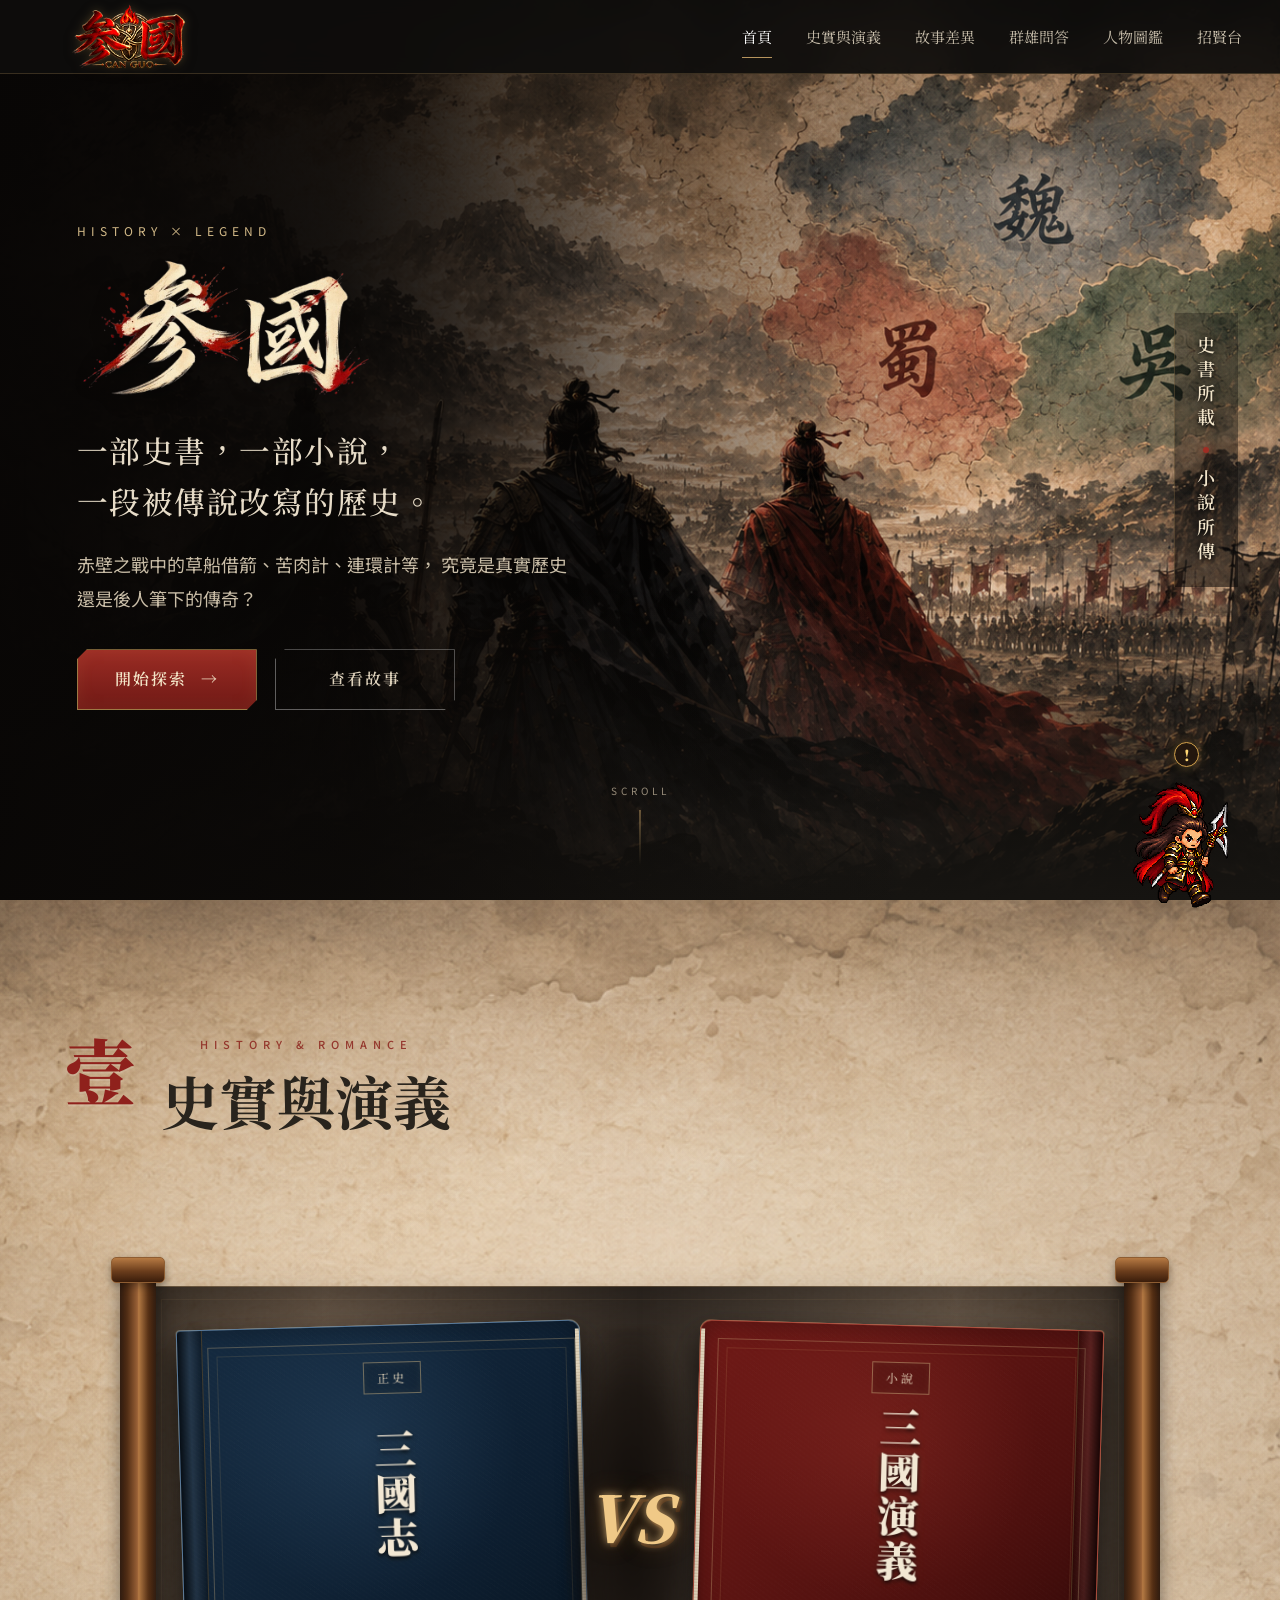
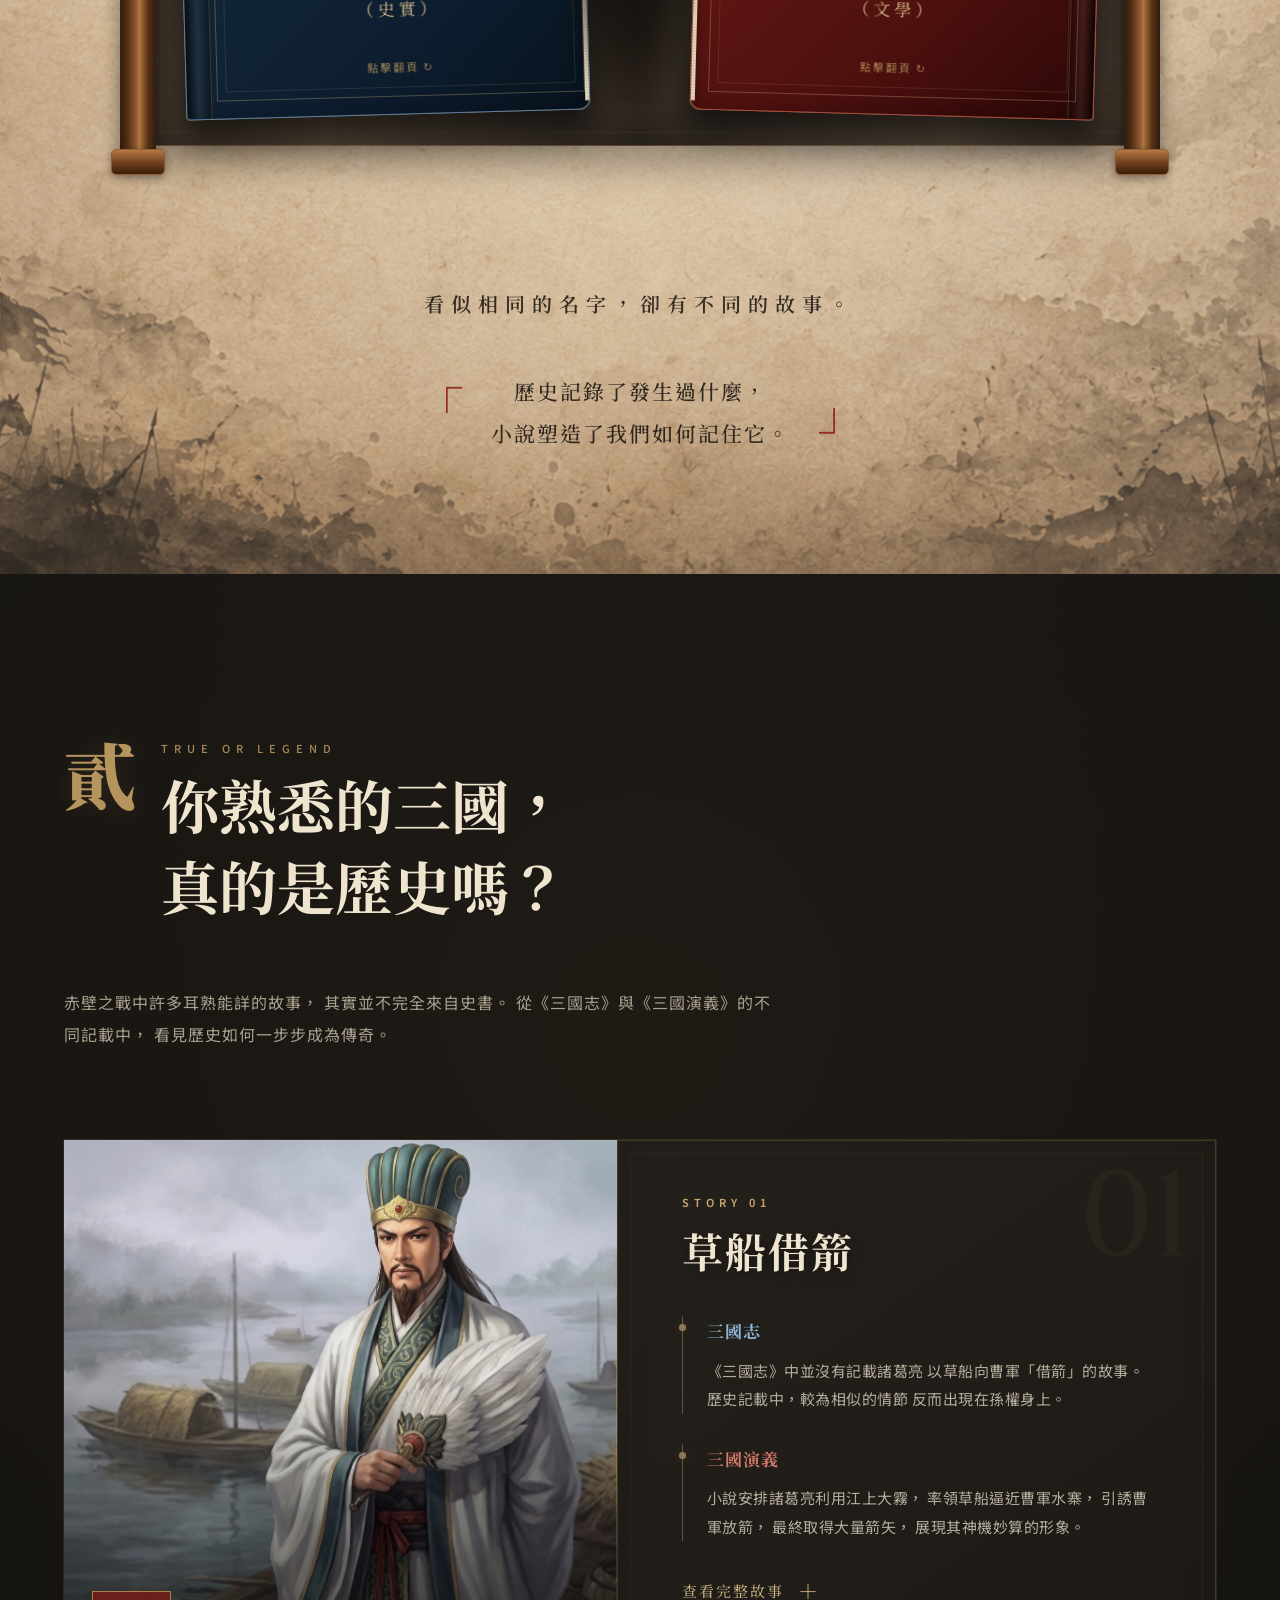
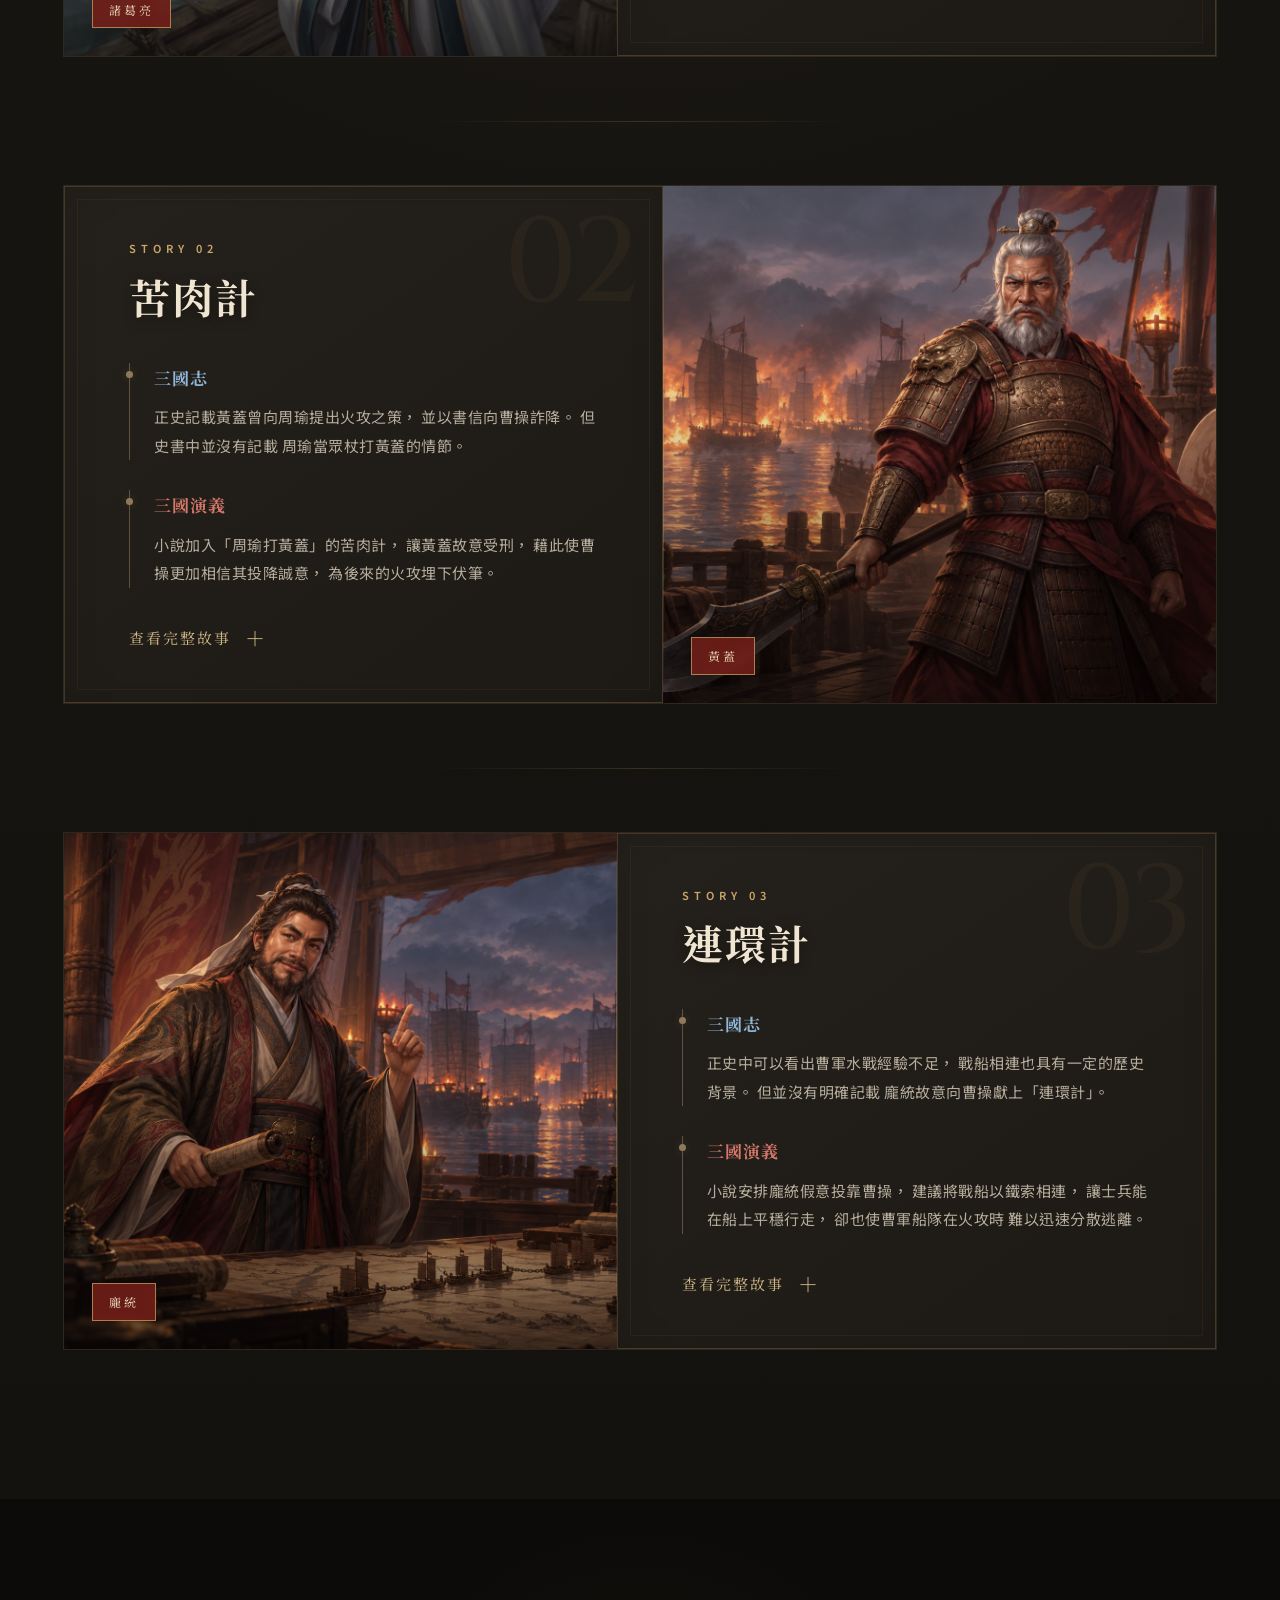
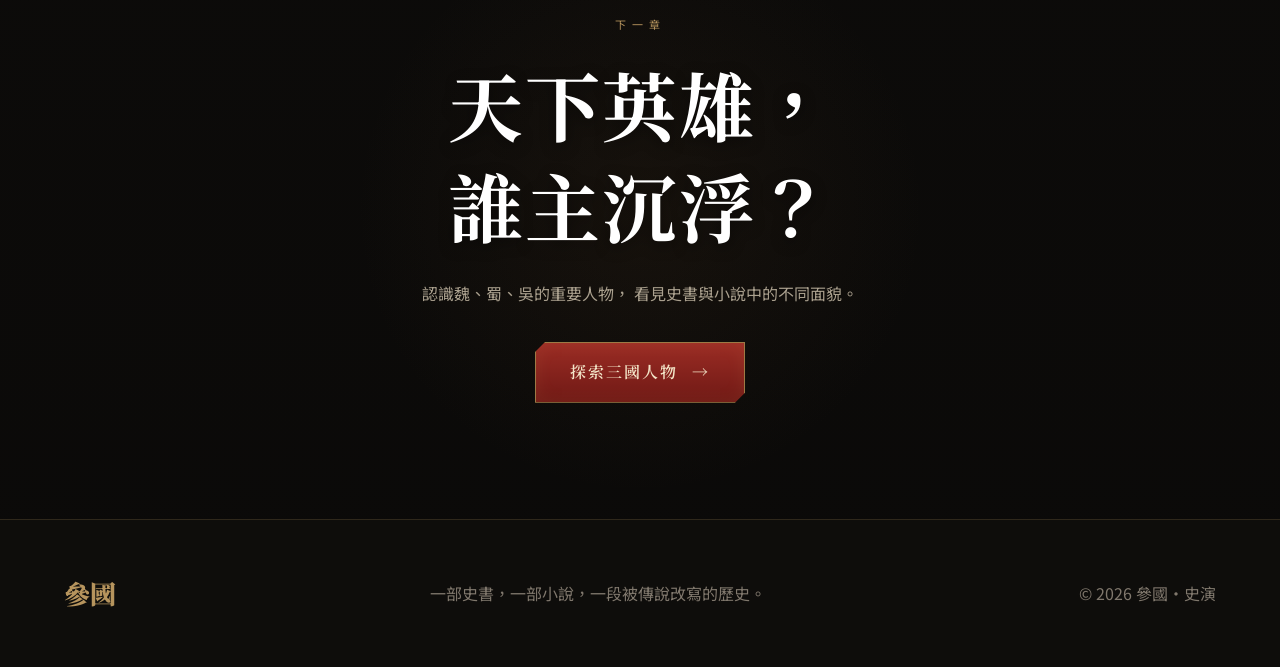
==== index.html @ cb04dfd8 "參國・史演" ====
<!DOCTYPE html>
<html lang="zh-Hant">

<head>
  <meta charset="UTF-8">
  <meta name="viewport" content="width=device-width, initial-scale=1.0">

  <title>參國・史演</title>

  <!-- Google Fonts -->
  <link rel="preconnect" href="https://fonts.googleapis.com">
  <link rel="preconnect" href="https://fonts.gstatic.com" crossorigin>
  <link href="https://fonts.googleapis.com/css2?family=Cinzel:wght@500;600&family=Ma+Shan+Zheng&family=Noto+Sans+TC:wght@400;500;600;700&family=Noto+Serif+TC:wght@500;600;700;900&display=swap" rel="stylesheet">
<!-- 網頁 Favicon 圖標 (JPG 檔) -->
  <link rel="icon" type="image/png" sizes="100x100" href="images/logo1.png">
  <link rel="stylesheet" href="css/HomePage.css">
  <link rel="stylesheet" href="css/HistorySection.css">
  <link rel="stylesheet" href="css/story.css">
  <link rel="stylesheet" href="css/QuizEntry.css">
</head>


<body class="home-page">

  <!-- =========================
       Navigation
  ========================== -->

  <header class="navbar">

    <div class="nav-container">

      <a href="HomePage.html" class="logo">
        <img src="images/1212.png" alt="參國・史演 Logo" class="logo-img">
      </a>

      <nav class="nav-menu" id="primaryNav">

        <a href="#home" class="active">
          首頁
        </a>

        <a href="#history">
          史實與演義
        </a>

        <a href="#stories">
          故事差異
        </a>

        <a href="QuizEntry.html">
          群雄問答
        </a>

        <a href="Card.html">
          人物圖鑑
        </a>

        <a href="Pickcard.html">
          招賢台
        </a>

      </nav>

      <button
        class="mobile-menu-btn"
        type="button"
        aria-label="開啟選單"
        aria-expanded="false"
        aria-controls="primaryNav"
      >
        ☰
      </button>

    </div>

  </header>



  <main>

    <!-- =========================
         Hero
    ========================== -->

    <section
      class="hero"
      id="home"
    >

      <div class="hero-overlay"></div>


      <div class="hero-content">

        <p class="hero-label">
          HISTORY × LEGEND
        </p>

<div class="hero-title-image">
  <img src="images/hero-title.png" alt="參國">
</div>

        <h2>
          一部史書，一部小說，<br>
          一段被傳說改寫的歷史。
        </h2>
                                                      
        <p class="hero-description">
          赤壁之戰中的草船借箭、苦肉計、連環計等，
          究竟是真實歷史<br>還是後人筆下的傳奇？
        </p>

        <div class="hero-buttons">

          <a
            href="#history"
            class="btn btn-primary"
          >
            開始探索
            <span>→</span>
          </a>

          <a
            href="#stories"
            class="btn btn-secondary"
          >
            查看故事
          </a>

        </div>

      </div>


<div class="hero-side-text">

    <span class="side-item">
        史書所載
    </span>

    <span class="dot"></span>

    <span class="side-item">
        小說所傳
    </span>

</div>


      <div class="scroll-hint">
        <span>SCROLL</span>
        <div class="scroll-line"></div>
      </div>

    </section>



    <!-- =========================
         Introduction (3D 翻頁卷軸)
    ========================== -->

    <section class="history-section" id="history">

  <div class="section-container">

    <!-- =========================
         區塊標題
    ========================== -->
    <div class="section-heading">

      <p class="section-number">
        壹
      </p>

      <div>

        <p class="section-label">
          HISTORY & ROMANCE
        </p>

        <h2>
          史實與演義
        </h2>

      </div>

    </div>


    <!-- =========================
         背景舞台
         背景圖放在 history-stage
    ========================== -->
    <div class="history-stage">


      <!-- =========================
           卷軸主體
      ========================== -->
      <div class="scroll-wrapper">


        <!-- 左側木卷軸 -->
        <div class="scroll-handle handle-left"></div>


        <!-- =========================
             中間內容
        ========================== -->
        <div class="history-intro">


          <!-- =========================
               左側：三國志
          ========================== -->
          <div
            class="history-book history-record"
            onclick="flipBook(this)"
          >

            <div class="book-card-inner">


              <!-- 正面 -->
              <div class="book-front">

                <div class="book-inner">

                  <span class="book-tag">
                    正史
                  </span>

                  <h3 class="vertical-title">
                    三國志
                  </h3>

                  <p class="vertical-subtitle">
                    （史實）
                  </p>

                  <p class="flip-hint">
                    點擊翻頁 ↻
                  </p>

                </div>

              </div>


              <!-- 背面 -->
              <div class="book-back">

                <div class="book-inner">

                  <p class="book-author">
                    西晉・陳壽
                  </p>

                  <p class="book-desc">
                    《三國志》是記載魏、蜀、吳三國歷史的重要史書，
                    主要以人物傳記的方式記錄當時的政治、軍事與歷史事件。
                  </p>

                  <p class="flip-hint">
                    點擊返回 ↺
                  </p>

                </div>

              </div>


            </div>

          </div>


          <!-- =========================
               中間：VS
          ========================== -->
          <div class="history-vs">

            <div class="vs-slash">
              VS
            </div>

          </div>


          <!-- =========================
               右側：三國演義
          ========================== -->
          <div
            class="history-book history-romance"
            onclick="flipBook(this)"
          >

            <div class="book-card-inner">


              <!-- 正面 -->
              <div class="book-front">

                <div class="book-inner">

                  <span class="book-tag">
                    小說
                  </span>

                  <h3 class="vertical-title">
                    三國演義
                  </h3>

                  <p class="vertical-subtitle">
                    （文學）
                  </p>

                  <p class="flip-hint">
                    點擊翻頁 ↻
                  </p>

                </div>

              </div>


              <!-- 背面 -->
              <div class="book-back">

                <div class="book-inner">

                  <p class="book-author">
                    明・羅貫中
                  </p>

                  <p class="book-desc">
                    《三國演義》以三國歷史為基礎，
                    加入大量人物塑造、虛構情節與戲劇化描寫，
                    成為後世最熟悉的三國故事來源。
                  </p>

                  <p class="flip-hint">
                    點擊返回 ↺
                  </p>

                </div>

              </div>


            </div>

          </div>


        </div>
        <!-- history-intro 結束 -->


        <!-- 右側木卷軸 -->
        <div class="scroll-handle handle-right"></div>


      </div>
      <!-- scroll-wrapper 結束 -->


    </div>
    <!-- history-stage 結束 -->


    <!-- =========================
         底部標語
    ========================== -->
    <div class="history-bottom-text">

      看似相同的名字，卻有不同的故事。

    </div>


    <!-- =========================
         引言
    ========================== -->
    <div class="history-quote">

      <span class="quote-mark">
        「
      </span>

      <p>
        歷史記錄了發生過什麼，<br>
        小說塑造了我們如何記住它。
      </p>

      <span class="quote-mark">
        」
      </span>

    </div>


  </div>

</section>


    <!-- =========================
         Stories
    ========================== -->

<section
  class="stories-section"
  id="stories"
>

  <div class="section-container">


    <!-- =========================
         區塊標題
    ========================== -->

    <div class="section-heading">

      <p class="section-number">
        貳
      </p>

      <div>

        <p class="section-label">
          TRUE OR LEGEND
        </p>

        <h2>
          你熟悉的三國，
          <br>
          真的是歷史嗎？
        </h2>

      </div>

    </div>


    <!-- 區塊介紹 -->

    <p class="stories-description">
      赤壁之戰中許多耳熟能詳的故事，
      其實並不完全來自史書。
      從《三國志》與《三國演義》的不同記載中，
      看見歷史如何一步步成為傳奇。
    </p>


    <!-- =========================
         STORY LIST
    ========================== -->

    <div class="story-list">


      <!-- =====================================
           STORY 01
           草船借箭
      ====================================== -->

      <article class="story-card">

        <div class="story-image story-image-1">

          <span class="story-badge">
            諸葛亮
          </span>

        </div>


        <div class="story-content" data-number="01">

          <p class="story-question">
            STORY 01
          </p>

          <h3>
            草船借箭
          </h3>


          <div class="story-compare">

            <div>

              <span class="compare-title history">
                三國志
              </span>

              <p>
                《三國志》中並沒有記載諸葛亮
                以草船向曹軍「借箭」的故事。
                歷史記載中，較為相似的情節
                反而出現在孫權身上。
              </p>

            </div>


            <div>

              <span class="compare-title romance">
                三國演義
              </span>

              <p>
                小說安排諸葛亮利用江上大霧，
                率領草船逼近曹軍水寨，
                引誘曹軍放箭，
                最終取得大量箭矢，
                展現其神機妙算的形象。
              </p>

            </div>

          </div>


          <!-- 展開按鈕 -->
          <button
            class="story-toggle"
            type="button"
            onclick="toggleStory(this)"
          >
            <span class="toggle-text">
              查看完整故事
            </span>

            <span class="toggle-icon">
              ＋
            </span>
          </button>


          <!-- 完整故事 -->
          <div class="story-extra">

            <div class="story-extra-inner">

              <h4>
                草船借箭的完整故事
              </h4>

              <p>
                在《三國演義》中，周瑜為了試探諸葛亮，
                要求他在短時間內準備大量箭矢。
                諸葛亮卻表示只需三日便能完成。
              </p>

              <p>
                他利用江上濃霧，命人在船上布置草人，
                並率船靠近曹軍水寨。
                曹軍因霧氣太濃，不敢貿然出戰，
                於是命弓弩手向江面大量放箭。
              </p>

              <p>
                箭矢紛紛射在船上的草人之上，
                諸葛亮因此取得大量箭矢，
                完成周瑜交付的任務。
              </p>

              <p>
                然而《三國志》中並沒有記載諸葛亮
                曾經以這種方式取得箭矢。
                這段情節主要是小說為了強化
                諸葛亮神機妙算的形象而塑造。
              </p>

            </div>

          </div>

        </div>

      </article>



      <!-- =====================================
           STORY 02
           苦肉計
      ====================================== -->

      <article class="story-card reverse">

        <div class="story-image story-image-2">

          <span class="story-badge">
            黃蓋
          </span>

        </div>


        <div class="story-content" data-number="02">

          <p class="story-question">
            STORY 02
          </p>

          <h3>
            苦肉計
          </h3>


          <div class="story-compare">

            <div>

              <span class="compare-title history">
                三國志
              </span>

              <p>
                正史記載黃蓋曾向周瑜提出火攻之策，
                並以書信向曹操詐降。
                但史書中並沒有記載
                周瑜當眾杖打黃蓋的情節。
              </p>

            </div>


            <div>

              <span class="compare-title romance">
                三國演義
              </span>

              <p>
                小說加入「周瑜打黃蓋」的苦肉計，
                讓黃蓋故意受刑，
                藉此使曹操更加相信其投降誠意，
                為後來的火攻埋下伏筆。
              </p>

            </div>

          </div>


          <!-- 展開按鈕 -->
          <button
            class="story-toggle"
            type="button"
            onclick="toggleStory(this)"
          >
            <span class="toggle-text">
              查看完整故事
            </span>

            <span class="toggle-icon">
              ＋
            </span>
          </button>


          <!-- 完整故事 -->
          <div class="story-extra">

            <div class="story-extra-inner">

              <h4>
                苦肉計的完整故事
              </h4>

              <p>
                赤壁之戰前，黃蓋向周瑜提出利用火攻
                對付曹操船隊的想法，
                並準備以假投降的方式接近曹軍。
              </p>

              <p>
                在《三國演義》中，
                周瑜與黃蓋共同設計苦肉計。
                黃蓋故意在眾人面前與周瑜發生衝突，
                隨後遭到杖刑。
              </p>

              <p>
                黃蓋再以受到周瑜迫害為理由向曹操投降，
                使曹操相信他的投降並非詐計。
                最後黃蓋率裝滿易燃物的船隻接近曹軍，
                成為赤壁火攻的重要一環。
              </p>

              <p>
                正史確實記載黃蓋提出火攻並向曹操詐降，
                但並沒有「周瑜打黃蓋」這段苦肉情節。
              </p>

            </div>

          </div>

        </div>

      </article>



      <!-- =====================================
           STORY 03
           連環計
      ====================================== -->

      <article class="story-card">

        <div class="story-image story-image-3">

          <span class="story-badge">
            龐統
          </span>

        </div>


        <div class="story-content" data-number="03">

          <p class="story-question">
            STORY 03
          </p>

          <h3>
            連環計
          </h3>


          <div class="story-compare">

            <div>

              <span class="compare-title history">
                三國志
              </span>

              <p>
                正史中可以看出曹軍水戰經驗不足，
                戰船相連也具有一定的歷史背景。
                但並沒有明確記載
                龐統故意向曹操獻上「連環計」。
              </p>

            </div>


            <div>

              <span class="compare-title romance">
                三國演義
              </span>

              <p>
                小說安排龐統假意投靠曹操，
                建議將戰船以鐵索相連，
                讓士兵能在船上平穩行走，
                卻也使曹軍船隊在火攻時
                難以迅速分散逃離。
              </p>

            </div>

          </div>


          <!-- 展開按鈕 -->
          <button
            class="story-toggle"
            type="button"
            onclick="toggleStory(this)"
          >
            <span class="toggle-text">
              查看完整故事
            </span>

            <span class="toggle-icon">
              ＋
            </span>
          </button>


          <!-- 完整故事 -->
          <div class="story-extra">

            <div class="story-extra-inner">

              <h4>
                連環計的完整故事
              </h4>

              <p>
                《三國演義》中，曹軍多為北方士兵，
                不習慣長時間在船上作戰，
                因此容易暈船。
              </p>

              <p>
                龐統來到曹營後，
                向曹操建議將大小戰船以鐵索相連，
                並在船上鋪設木板，
                讓士兵可以如履平地。
              </p>

              <p>
                曹操接受建議後，
                大量戰船被連接在一起。
                這雖然提高了船隊的穩定性，
                卻也使火勢一旦蔓延，
                各船難以迅速分離。
              </p>

              <p>
                小說因此把「連環船」
                描寫成赤壁火攻成功的重要伏筆，
                並將龐統塑造成整個計策中的關鍵人物。
                但正史沒有明確記載
                龐統曾向曹操獻上這項計策。
              </p>

            </div>

          </div>

        </div>

      </article>


    </div>

  </div>

</section>


<!-- =========================
     Next Section
========================== -->

<section class="next-section">

  <div>

    <p>
      下一章
    </p>

    <h2>
      天下英雄，
      <br>
      誰主沉浮？
    </h2>

    <p class="next-description">
      認識魏、蜀、吳的重要人物，
      看見史書與小說中的不同面貌。
    </p>

    <a href="Card.html" class="btn btn-primary">

      探索三國人物

      <span>
        →
      </span>

    </a>

  </div>

</section>




  </main>



  <!-- =========================
       Footer
  ========================== -->

  <footer>

    <div class="footer-container">

      <div class="footer-logo">
        參國
      </div>

      <p>
        一部史書，一部小說，一段被傳說改寫的歷史。
      </p>

      <span>
        © 2026 參國・史演
      </span>

    </div>

  </footer>
<!-- =========================
     全站 NPC 彩蛋
========================== -->

<div class="site-npc" id="siteNpc">

  <!-- 對話框 -->
  <div
    class="npc-dialogue"
    id="npcDialogue"
  >

    <div
      class="npc-dialogue-name"
      id="npcName"
    >
      曹操
    </div>

    <p id="npcDialogueText">
      「天下英雄，誰堪與孤一論？」
    </p>

    <span class="npc-dialogue-next">
      ▶
    </span>

  </div>


  <!-- NPC 本體 -->
  <button
    class="npc-character"
    id="npcCharacter"
    type="button"
    aria-label="與 NPC 互動"
  >

    <!-- 頭上的驚嘆號 -->
    <span
      class="npc-alert"
      id="npcAlert"
    >
      !
    </span>

    <!-- NPC Sprite -->
    <span
      class="npc-sprite"
      id="npcSprite"
    ></span>

  </button>

</div>


<!-- =====================================================
     貂蟬跑進來
===================================================== -->

<div
  class="dc-runner"
  id="dcRunner"
  aria-hidden="true"
>
  <span
    class="dc-sprite"
    id="dcSprite"
  ></span>
</div>


<!-- =====================================================
     呂布 × 貂蟬 親吻停止畫面
===================================================== -->

<div
  class="kiss-scene"
  id="kissScene"
  aria-hidden="true"
>
  <span
    class="kiss-sprite"
    id="kissSprite"
  ></span>
</div>


<script src="js/main.js"></script>

<script>
  function flipBook(element) {
    element.classList.toggle('flipped');
  }
</script>

</body>
</html>
---- css/HomePage.css ----
/* ======================================
   Global
====================================== */

:root {
  /* 主色 */
  --black: #11100e;
  --black-soft: #1b1916;

  --paper: #e8dcc2;
  --paper-light: #f2e9d6;

  --red: #7b211b;
  --red-light: #a2352c;

  --gold: #b6945d;
  --gold-light: #d3ba88;

  --text-dark: #29241d;
  --text-light: #efe5cf;

  --gray: #918879;

  /* 尺寸 */
  --container: 1200px;
}


* {
  margin: 0;
  padding: 0;
  box-sizing: border-box;
}


html {
  scroll-behavior: smooth;
}


section {
  scroll-margin-top: 90px;
}


body {
  font-family:
    "Noto Sans TC",
    sans-serif;

  background:
    #161411;

  color:
    var(--text-dark);

  line-height: 1.8;
}


a {
  text-decoration: none;
}


button {
  font-family: inherit;
}


.section-container {
  width: min(
    90%,
    var(--container)
  );

  margin:
    0 auto;
}



/* ======================================
   Navbar
====================================== */

.navbar {
  width: 100%;
  height: 74px;

  position: fixed;

  top: 0;
  left: 0;

  z-index: 1000;

  background:
    rgba(15, 14, 12, 0.92);

  backdrop-filter:
    blur(12px);

  border-bottom:
    1px solid rgba(
      182,
      148,
      93,
      .25
    );
}


.nav-container {
  width:
    min(
      94%,
      1380px
    );

  height: 100%;

  margin:
    auto;

  display:
    flex;

  align-items:
    center;

  justify-content:
    space-between;
}


.nav-menu a {
  position: relative;

  color: #b9ad9d;

  transition:
    color .3s ease;
}


.nav-menu a::after {
  content: "";

  position: absolute;

  left: 50%;
  bottom: -12px;

  width: 0;
  height: 2px;

  transform:
    translateX(-50%);

  background:
    linear-gradient(
      90deg,
      transparent,
      #c49d5c,
      transparent
    );

  transition:
    width .3s ease;
}


.nav-menu a.active {
  color: #f2e6d2;
}


.nav-menu a.active::after {
  width: 100%;
}


/* Logo */

.logo {
  width: 180px;
  height: 65px;

  display: flex;

  align-items: center;
  justify-content: flex-start;

  overflow: visible;
}


.logo img {
  width: 100%;
  height: 100%;

  object-fit: contain;

  filter:
    brightness(1.15)
    contrast(1.15)
    drop-shadow(
      0 0 5px
      rgba(196, 157, 92, 0.35)
    )
    drop-shadow(
      0 2px 5px
      rgba(0, 0, 0, 0.7)
    );

  transition:
    0.3s;
}


.logo img:hover {
  filter:
    brightness(1.8)
    contrast(1.2)
    drop-shadow(
      0 0 8px
      rgba(196, 157, 92, 0.55)
    );
}



/* Navigation */

.nav-menu {
  display:
    flex;

  align-items:
    center;

  gap:
    34px;
}


.nav-menu a {
  color:
    #c9bfac;

  font-family:
    "Noto Serif TC",
    serif;

  font-size:
    15px;

  position:
    relative;

  transition:
    .3s;
}


.nav-menu a::after {
  content: "";

  width: 0;
  height: 1px;

  background:
    var(--gold);

  position:
    absolute;

  left: 50%;
  bottom: -8px;

  transform:
    translateX(-50%);

  transition:
    .3s;
}


.nav-menu a:hover,
.nav-menu a.active {
  color:
    white;
}


.nav-menu a:hover::after,
.nav-menu a.active::after {
  width:
    100%;
}


.mobile-menu-btn {
  display:
    none;

  border:
    0;

  background:
    transparent;

  color:
    white;

  font-size:
    28px;
}



/* ======================================
   HERO
====================================== */

.hero {
  height: 100vh;
  min-height: 760px;

  position: relative;

  display: flex;

  align-items: center;

  overflow: hidden;

  background-image:
    linear-gradient(
      90deg,
      rgba(10, 8, 6, 0.93) 0%,
      rgba(10, 8, 6, 0.78) 26%,
      rgba(10, 8, 6, 0.30) 50%,
      rgba(10, 8, 6, 0.05) 78%
    ),
    url("../images/home-hero.png");

  background-size:
    cover;

  background-position:
    center 42%;

  background-repeat:
    no-repeat;

  color:
    #f4ead7;
}


.hero-overlay {
  position:
    absolute;

  inset:
    0;

  background:
    linear-gradient(
      180deg,
      transparent 65%,
      #161411 100%
    );
}



/* Hero Content */

.hero-content {
  position:
    relative;

  z-index:
    2;

  width:
    min(88%, 1500px);

  margin:
    0 auto;

  padding-top:
    30px;
}


.hero-content > * {
  max-width:
    560px;
}


.hero::before {
  content:
    "";

  position:
    absolute;

  inset:
    0;

  background:
    linear-gradient(
      90deg,
      rgba(8, 6, 5, 0.92) 0%,
      rgba(8, 6, 5, 0.72) 28%,
      rgba(8, 6, 5, 0.25) 50%,
      transparent 72%
    );

  z-index:
    1;
}


.hero-content,
.hero-side-text,
.scroll-hint {
  position:
    relative;

  z-index:
    2;
}


.hero-label {
  color:
    var(--gold-light);

  letter-spacing:
    5px;

  font-size:
    12px;

  margin-bottom:
    10px;
}


.hero-title-image {
  width:
    300px;

  margin:
    10px 0 24px;
}


.hero-title-image img {
  width:
    100%;

  height:
    auto;

  display:
    block;

  object-fit:
    contain;

  filter:
    drop-shadow(
      0 4px 10px
      rgba(0, 0, 0, 0.45)
    );
}


.hero h2 {
  font-family:
    "Noto Serif TC",
    serif;

  font-size:
    clamp(
      26px,
      2.4vw,
      38px
    );

  font-weight:
    500;

  line-height:
    1.65;

  letter-spacing:
    1.5px;

  color:
    #e7dcc8;

  margin-bottom:
    20px;
}


.hero-description {
  max-width:
    580px;

  font-size:
    18px;

  line-height:
    1.9;

  color:
    #c9bda7;
}



/* Buttons */

.hero-buttons {
  display:
    flex;

  gap:
    18px;

  margin-top:
    34px;
}


.btn {
  position:
    relative;

  min-width:
    180px;

  padding:
    15px 34px;

  display:
    inline-flex;

  align-items:
    center;

  justify-content:
    center;

  gap:
    14px;

  font-family:
    "Noto Serif TC",
    serif;

  font-size:
    16px;

  font-weight:
    600;

  letter-spacing:
    2px;

  color:
    #f3e5c8;

  text-decoration:
    none;

  border:
    1px solid #9d7a45;

  clip-path:
    polygon(
      10px 0,
      100% 0,
      100% calc(100% - 10px),
      calc(100% - 10px) 100%,
      0 100%,
      0 10px
    );

  transition:
    0.3s ease;

  overflow:
    hidden;
}


.btn-primary {
  background:
    linear-gradient(
      180deg,
      #9b2c24,
      #6f1915
    );

  box-shadow:
    inset 0 0 18px
      rgba(255, 190, 110, 0.08),

    0 6px 18px
      rgba(0, 0, 0, 0.35);
}


.btn:hover {
  transform:
    translateY(-3px);

  color:
    #fff4d6;

  border-color:
    #d0a862;

  box-shadow:
    0 0 0 1px
      rgba(208, 168, 98, 0.3),

    0 0 18px
      rgba(208, 168, 98, 0.22),

    0 8px 20px
      rgba(0, 0, 0, 0.4);
}


.btn::before {
  content:
    "";

  position:
    absolute;

  top:
    0;

  left:
    -120%;

  width:
    80%;

  height:
    100%;

  background:
    linear-gradient(
      120deg,
      transparent,
      rgba(255, 235, 190, 0.22),
      transparent
    );

  transition:
    0.55s;
}


.btn:hover {
  transform:
    translateY(-3px);
}


.btn-primary:hover {
  background:
    var(--red-light);
}


.btn-secondary {
  border:
    1px solid
    rgba(
      255,
      255,
      255,
      .35
    );

  color:
    #ddd1bb;
}


.btn-secondary:hover {
  border-color:
    var(--gold);

  color:
    white;
}



/* Hero right text */

.hero-side-text {
  position:
    absolute;

  right:
    4.5%;

  top:
    50%;

  transform:
    translateY(-50%);

  z-index:
    3;

  display:
    flex;

  flex-direction:
    row;

  align-items:
    center;

  gap:
    16px;

  color:
    #f1e4ca;

  font-family:
    "Noto Serif TC",
    serif;

  font-size:
    18px;

  font-weight:
    600;

  letter-spacing:
    6px;

  writing-mode:
    vertical-rl;
}


.hero-side-text span:not(.dot) {
  text-shadow:
    0 2px 4px
      rgba(0, 0, 0, 0.9),

    0 0 10px
      rgba(0, 0, 0, 0.65);
}


.hero-side-text .dot {
  width:
    6px;

  height:
    6px;

  background:
    #9f2d24;

  border-radius:
    50%;

  box-shadow:
    0 0 8px
      rgba(159, 45, 36, 0.75);
}


.hero-side-text::before {
  content:
    "";

  position:
    absolute;

  inset:
    -22px -16px;

  background:
    linear-gradient(
      180deg,
      rgba(10, 8, 7, 0.28),
      rgba(10, 8, 7, 0.55)
    );

  border-left:
    1px solid
    rgba(182, 148, 93, 0.25);

  z-index:
    -1;
}



/* Scroll */

.scroll-hint {
  position:
    absolute;

  z-index:
    3;

  bottom:
    35px;

  left:
    50%;

  transform:
    translateX(-50%);

  display:
    flex;

  flex-direction:
    column;

  align-items:
    center;

  color:
    #958a78;

  font-size:
    10px;

  letter-spacing:
    4px;
}


.scroll-line {
  height:
    55px;

  width:
    1px;

  margin-top:
    10px;

  background:
    linear-gradient(
      var(--gold),
      transparent
    );
}



/* ======================================
   Footer
====================================== */

footer {
  padding:
    50px 0;

  border-top:
    1px solid
    rgba(
      182,
      148,
      93,
      .2
    );

  background:
    #0e0d0b;

  color:
    #80786d;
}


.footer-container {
  width:
    min(
      90%,
      var(--container)
    );

  margin:
    auto;

  display:
    flex;

  justify-content:
    space-between;

  align-items:
    center;
}


.footer-logo {
  color:
    var(--gold);

  font-family:
    "Noto Serif TC",
    serif;

  font-size:
    26px;

  font-weight:
    900;
}



/* ======================================
   Responsive
====================================== */

@media (max-width: 1000px) {

  .nav-menu {
    display:
      none;
  }


  .mobile-menu-btn {
    display:
      block;
  }


  .hero-side-text {
    display:
      none;
  }


  .scroll-handle {
    display:
      none;
  }


  .history-intro {
    grid-template-columns:
      1fr;

    height:
      auto;

    padding:
      30px 20px;

    gap:
      30px;
  }


  .story-card,
  .story-card.reverse {
    grid-template-columns:
      1fr;

    direction:
      ltr;
  }


  .footer-container {
    flex-direction:
      column;

    gap:
      15px;
  }

}



@media (max-width: 600px) {

  .hero {
    min-height:
      700px;
  }


  .hero-buttons {
    flex-direction:
      column;

    align-items:
      flex-start;
  }


  .history-section,
  .stories-section {
    padding:
      90px 0;
  }


  .story-content {
    padding:
      35px 25px;
  }


  .section-number {
    font-size:
      45px;
  }


  .section-heading {
    gap:
      15px;
  }

}



/* ==========================================================
   NPC 尺寸
========================================================== */

.site-npc {
  position: fixed;

  right: 24px;

  /* 讓角色靠近畫面底部 */
  bottom: -30px;

  z-index: 900;

  width: 96px;
  height: 190px;

  pointer-events: none;

  transform: translateX(0);
}


/* ==========================================================
   NPC 點擊範圍
========================================================== */

.npc-character {
  position: relative;

  width: 96px;
  height: 190px;

  padding: 0;

  border: none;
  background: transparent;

  cursor: pointer;

  pointer-events: auto;

  /* 拔劍圖可以超出原本 96px 範圍 */
  overflow: visible;
}


/* ==========================================================
   曹操 6 格走路 Sprite
========================================================== */

.npc-sprite {
  display: block;

  width: 96px;
  height: 190px;

  background-image:
    url("../images/npc-cao-walk.png");

  background-repeat: no-repeat;

  background-size:
    600% 100%;

  background-position:
    0% 0;

  background-color: transparent;

  image-rendering: pixelated;

  filter: none;

  animation:
    npcWalkSprite
    0.78s
    steps(1, end)
    infinite;

  outline: none;

  backface-visibility: hidden;

  -webkit-backface-visibility: hidden;

  transform-origin:
    center bottom;

  will-change:
    background-position,
    transform;
}


/* ==========================================================
   曹操 6 格逐格走路
========================================================== */

@keyframes npcWalkSprite {

  0%,
  16.65% {
    background-position:
      0% 0;
  }

  16.66%,
  33.32% {
    background-position:
      20% 0;
  }

  33.33%,
  49.99% {
    background-position:
      40% 0;
  }

  50%,
  66.65% {
    background-position:
      60% 0;
  }

  66.66%,
  83.32% {
    background-position:
      80% 0;
  }

  83.33%,
  100% {
    background-position:
      100% 0;
  }
}


/* ==========================================================
   隨機 NPC｜曹操
   保留原本 6 格設定
========================================================== */

.site-npc.npc-caocao .npc-sprite {
  background-size:
    600% 100%;

  animation:
    npcWalkSprite
    0.78s
    steps(1, end)
    infinite;
}


/* ==========================================================
   隨機 NPC｜呂布

   4 格循環：
   1 → 2 → 3 → 2
========================================================== */

.site-npc.npc-lubu .npc-sprite {
  background-image:
    url("../images/npc-lubu-walk.png");

  background-repeat:
    no-repeat;

  /* 四格橫向 Sprite */
  background-size:
    400% 100%;

  background-position:
    0% 0;

  background-color:
    transparent;

  image-rendering:
    pixelated;

  filter: none;

  animation:
    npcLubuWalkSprite
    0.60s
    steps(1, end)
    infinite;

  outline: none;

  backface-visibility: hidden;

  -webkit-backface-visibility: hidden;

  /*
    呂布縮放時，
    腳底固定在同一條地面線
  */
  transform-origin:
    center bottom;

  will-change:
    background-position,
    transform;
}


/* ==========================================================
   呂布 4 格逐格走路

   第1格：步伐 A
   第2格：交會
   第3格：步伐 B
   第4格：交會

   循環：
   1 → 2 → 3 → 2
========================================================== */

@keyframes npcLubuWalkSprite {

  /* 第 1 格 */
  0%,
  24.99% {
    background-position:
      0% 0;
  }

  /* 第 2 格 */
  25%,
  49.99% {
    background-position:
      33.333% 0;
  }

  /* 第 3 格 */
  50%,
  74.99% {
    background-position:
      66.667% 0;
  }

  /* 第 4 格 */
  75%,
  100% {
    background-position:
      100% 0;
  }
}


/* ==========================================================
   一般 NPC 行走方向
   曹操使用這裡
========================================================== */

/* 往左 */

.site-npc.walk-left .npc-sprite {
  transform:
    translateZ(0)
    scaleX(-1);
}


/* 往右 */

.site-npc.walk-right .npc-sprite {
  transform:
    translateZ(0)
    scaleX(1);
}


/* ==========================================================
   呂布專屬尺寸

   更寬、更矮

   寬度：1.08
   高度：0.84
========================================================== */


/* 呂布往左 */
.site-npc.npc-lubu.walk-left
.npc-sprite {
  transform:
    translateZ(0)
    scaleX(-1.18)
    scaleY(0.91);

  transform-origin:
    center bottom;
}


/* 呂布往右 */
.site-npc.npc-lubu.walk-right
.npc-sprite {
  transform:
    translateZ(0)
    scaleX(1.18)
    scaleY(0.91);

  transform-origin:
    center bottom;
}


/* ==========================================================
   曹操：
   點擊後停止走路 + 換成拔劍姿勢

   限定 npc-caocao，
   避免呂布吃到曹操拔劍圖
========================================================== */

.site-npc.npc-caocao.talking
.npc-sprite {
  position: absolute;

  left: 50%;

  /* 其他頁面的正常位置 */
  bottom: -12px;

  width: 260px;
  height: 190px;

  margin: 0;

  animation:
    none !important;

  background-image:
    url("../images/npc-cao-stop.png")
    !important;

  background-repeat:
    no-repeat;

  background-size:
    auto 180px;

  background-position:
    center bottom;

  background-color:
    transparent;

  filter: none;

  transform-origin:
    center bottom;

  pointer-events:
    none;

  backface-visibility:
    hidden;

  -webkit-backface-visibility:
    hidden;
}


/* ==========================================================
   只有首頁：
   曹操拔劍狀態單獨往上一點
========================================================== */

.home-page
.site-npc.npc-caocao.talking
.npc-sprite {
  bottom: 0px;
}


/* ==========================================================
   曹操拔劍方向
========================================================== */

/* 原本往右走 → 拔劍也朝右 */

.site-npc.npc-caocao.talking.walk-right
.npc-sprite {
  transform:
    translateX(-50%)
    scaleX(1)
    !important;
}


/* 原本往左走 → 拔劍也朝左 */

.site-npc.npc-caocao.talking.walk-left
.npc-sprite {
  transform:
    translateX(-50%)
    scaleX(-1)
    !important;
}


/* ==========================================================
   呂布目前只有走路

   保險：
   即使 JS 未來誤加 talking，
   也不要套到曹操拔劍圖片
========================================================== */

.site-npc.npc-lubu.talking
.npc-sprite {
  position: static;

  left: auto;
  bottom: auto;

  width: 96px;
  height: 190px;

  margin: 0;

  background-image:
    url("../images/npc-lubu-walk.png")
    !important;

  background-repeat:
    no-repeat;

  /* 4 格 */
  background-size:
    400% 100%;

  background-position:
    0% 0;

  animation:
    npcLubuWalkSprite
    0.60s
    steps(1, end)
    infinite
    !important;

  pointer-events:
    auto;

  transform-origin:
    center bottom;
}


/* 呂布往左 */
.site-npc.npc-lubu.walk-left
.npc-sprite {
  transform:
    translateZ(0)
    scaleX(-1.18)
    scaleY(0.91);

  transform-origin:
    center bottom;
}


/* 呂布往右 */
.site-npc.npc-lubu.walk-right
.npc-sprite {
  transform:
    translateZ(0)
    scaleX(1.18)
    scaleY(0.91);

  transform-origin:
    center bottom;
}


/* 呂布 talking 朝右 */
.site-npc.npc-lubu.talking.walk-right
.npc-sprite {
  transform:
    translateZ(0)
    scaleX(1.18)
    scaleY(0.91)
    !important;
}


/* 呂布 talking 朝左 */
.site-npc.npc-lubu.talking.walk-left
.npc-sprite {
  transform:
    translateZ(0)
    scaleX(-1.18)
    scaleY(0.91)
    !important;
}


/* ==========================================================
   頭上的驚嘆號
========================================================== */

.npc-alert {
  position: absolute;

  left: 50%;
  top: 2px;

  transform:
    translateX(-50%);

  width: 25px;
  height: 25px;

  display: flex;

  align-items: center;
  justify-content: center;

  z-index: 5;

  border:
    1px solid
    #d8a64e;

  border-radius:
    50%;

  background:
    rgba(
      35,
      23,
      14,
      0.96
    );

  color:
    #ffd875;

  font-family:
    "Noto Serif TC",
    serif;

  font-size:
    15px;

  font-weight:
    900;

  box-shadow:
    0 0 10px
    rgba(
      218,
      166,
      72,
      0.34
    );

  animation:
    npcAlertFloat
    1.2s
    ease-in-out
    infinite;

  pointer-events:
    none;
}


@keyframes npcAlertFloat {

  0%,
  100% {
    transform:
      translateX(-50%)
      translateY(0);
  }

  50% {
    transform:
      translateX(-50%)
      translateY(-4px);
  }
}


/* ==========================================================
   對話框
========================================================== */

.npc-dialogue {
  position: absolute;

  right: 105px;
  bottom: 65px;

  width: 300px;

  padding:
    17px 20px 20px;

  color:
    #e9d8b7;

  background:
    linear-gradient(
      145deg,
      rgba(42, 30, 22, 0.98),
      rgba(16, 12, 9, 0.98)
    );

  border:
    1px solid
    rgba(
      202,
      151,
      72,
      0.85
    );

  border-radius:
    7px;

  box-shadow:
    0 14px 32px
      rgba(
        0,
        0,
        0,
        0.52
      ),

    inset 0 0 20px
      rgba(
        212,
        175,
        55,
        0.035
      );

  font-family:
    "Noto Serif TC",
    serif;

  font-size:
    14px;

  line-height:
    1.8;

  opacity:
    0;

  visibility:
    hidden;

  transform:
    translateY(8px)
    scale(0.97);

  transition:
    opacity 0.22s ease,
    visibility 0.22s ease,
    transform 0.22s ease;

  pointer-events:
    none;
}


/* 顯示對話框 */

.npc-dialogue.show {
  opacity:
    1;

  visibility:
    visible;

  transform:
    translateY(0)
    scale(1);

  pointer-events:
    auto;
}


/* ==========================================================
   對話框小尖角
========================================================== */

.npc-dialogue::after {
  content:
    "";

  position:
    absolute;

  right:
    -8px;

  bottom:
    15px;

  width:
    15px;

  height:
    15px;

  background:
    #17100c;

  border-top:
    1px solid
    #c79547;

  border-right:
    1px solid
    #c79547;

  transform:
    rotate(45deg);
}


/* ==========================================================
   對話角色名字
========================================================== */

.npc-dialogue-name {
  margin-bottom:
    6px;

  color:
    #e4b75e;

  font-size:
    14px;

  font-weight:
    900;

  letter-spacing:
    3px;
}


/* ==========================================================
   對話下一句箭頭
========================================================== */

.npc-dialogue-next {
  position:
    absolute;

  right:
    11px;

  bottom:
    6px;

  color:
    rgba(
      228,
      184,
      97,
      0.72
    );

  font-size:
    10px;

  animation:
    npcNextBlink
    1s
    infinite;
}


@keyframes npcNextBlink {

  0%,
  100% {
    opacity:
      0.3;
  }

  50% {
    opacity:
      1;
  }
}


/* ==========================================================
   手機版
========================================================== */

@media (max-width: 600px) {

  .site-npc {
    right:
      8px;

    bottom:
      5px;

    width:
      72px;

    height:
      142px;
  }


  .npc-character {
    width:
      72px;

    height:
      142px;
  }


  .npc-sprite {
    width:
      72px;

    height:
      142px;
  }


  /* ========================================================
     曹操手機拔劍狀態
  ======================================================== */

  .site-npc.npc-caocao.talking
  .npc-sprite {
    position:
      absolute;

    left:
      50%;

    bottom:
      -6px;

    width:
      190px;

    height:
      142px;

    margin:
      0;

    background-size:
      auto 135px;

    background-position:
      center bottom;

    transform-origin:
      center bottom;
  }


  /* 首頁曹操手機拔劍稍微往上 */

  .home-page
  .site-npc.npc-caocao.talking
  .npc-sprite {
    bottom:
      0px;
  }


  /* ========================================================
     曹操手機版方向
  ======================================================== */

  .site-npc.npc-caocao.talking.walk-right
  .npc-sprite {
    transform:
      translateX(-50%)
      scaleX(1)
      !important;
  }


  .site-npc.npc-caocao.talking.walk-left
  .npc-sprite {
    transform:
      translateX(-50%)
      scaleX(-1)
      !important;
  }


  /* ========================================================
     呂布手機版
     4 格：1 → 2 → 3 → 2
  ======================================================== */

  .site-npc.npc-lubu
  .npc-sprite {
    width:
      72px;

    height:
      142px;

    background-size:
      400% 100%;

    animation:
      npcLubuWalkSprite
      0.60s
      steps(1, end)
      infinite;

    transform-origin:
      center bottom;
  }


  /* 呂布手機往左 */

  .site-npc.npc-lubu.walk-left
  .npc-sprite {
    transform:
      translateZ(0)
      scaleX(-1.08)
      scaleY(0.84);

    transform-origin:
      center bottom;
  }


  /* 呂布手機往右 */

  .site-npc.npc-lubu.walk-right
  .npc-sprite {
    transform:
      translateZ(0)
      scaleX(1.08)
      scaleY(0.84);

    transform-origin:
      center bottom;
  }


  /* ========================================================
     對話框手機版
  ======================================================== */

  .npc-dialogue {
    right:
      80px;

    bottom:
      48px;

    width:
      210px;

    font-size:
      12px;
  }

}
/* ==========================================================
   呂布 × 貂蟬 特殊彩蛋

   點呂布
   → 呂布停止
   → 貂蟬從右側跑入
   → 親吻
   → 對話
   → 貂蟬跑出去
   → 呂布恢復走路
========================================================== */


/* ==========================================================
   彩蛋播放時
   呂布停止 Sprite 動畫
========================================================== */

.site-npc.npc-lubu.eventing
.npc-sprite {
  animation:
    none !important;

  background-position:
    0% 0;
}


/* ==========================================================
   呂布停止時
   保持目前已經調好的尺寸

   寬：1.18
   高：0.91
========================================================== */


/* 呂布朝右 */
.site-npc.npc-lubu.eventing.walk-right
.npc-sprite {
  transform:
    translateZ(0)
    scaleX(1.18)
    scaleY(0.91)
    !important;
}


/* 呂布朝左 */
.site-npc.npc-lubu.eventing.walk-left
.npc-sprite {
  transform:
    translateZ(0)
    scaleX(-1.18)
    scaleY(0.91)
    !important;
}



/* ==========================================================
   貂蟬 Runner 外層

   JS 會使用：
   dcRunner.style.left

   所以這裡使用 fixed。
========================================================== */

.dc-runner {
  position: fixed;

  left: calc(100vw + 100px);

  /* 原本 -4px，現在整隻往下壓 */
  bottom: -22px;

  z-index: 920;

  width: 82px;
  height: 128px;

  opacity: 0;
  visibility: hidden;

  pointer-events: none;

  transition: opacity 0.08s linear;

  overflow: visible;
}



/* JS 加上 show 後顯示 */

.dc-runner.show {
  opacity:
    1;

  visibility:
    visible;
}



/* ==========================================================
   貂蟬 4 幀跑步 Sprite

   圖：
   images/npc-diaochan-run.png

   1 → 2 → 3 → 2
========================================================== */

.dc-sprite {
  display:
    block;

  width:
    82px;

  height:
    128px;

  background-image:
    url("../images/npc-diaochan-run.png");

  background-repeat:
    no-repeat;

  /*
    四格橫向 Sprite
  */
  background-size:
    400% 100%;

  background-position:
    0% 0;

  background-color:
    transparent;

  image-rendering:
    pixelated;

  filter:
    none;

  animation:
    diaochanRunSprite
    0.50s
    steps(1, end)
    infinite;

  transform-origin:
    center bottom;

  backface-visibility:
    hidden;

  -webkit-backface-visibility:
    hidden;

  will-change:
    background-position,
    transform;
}



/* ==========================================================
   貂蟬 4 格逐格動畫

   第1格：左腳前、右手前
   第2格：交會
   第3格：右腳前、左手前
   第4格：交會

   1 → 2 → 3 → 2
========================================================== */

@keyframes diaochanRunSprite {

  /* 第 1 格 */
  0%,
  24.99% {
    background-position:
      0% 0;
  }


  /* 第 2 格 */
  25%,
  49.99% {
    background-position:
      33.333% 0;
  }


  /* 第 3 格 */
  50%,
  74.99% {
    background-position:
      66.667% 0;
  }


  /* 第 4 格 */
  75%,
  100% {
    background-position:
      100% 0;
  }

}



/* ==========================================================
   貂蟬跑步方向
========================================================== */


/*
   從右邊跑進來
   → 朝左
*/
.dc-runner.running-left
.dc-sprite {
  transform:
    scaleX(-1);
}


/*
   親完往右邊離開
   → 朝右
*/
.dc-runner.running-right
.dc-sprite {
  transform:
    scaleX(1);
}



/* ==========================================================
   呂布 × 貂蟬 親吻場景

   JS 會計算：
   kissScene.style.left

   所以這裡不要固定 right。
========================================================== */

.kiss-scene {
  position:
    fixed;

  left:
    0;

  right:
    auto;

  /*
    親吻圖貼近底部
  */
  bottom:
    -3px;

  z-index:
    930;

  /*
    親吻圖維持現在尺寸
  */
  width:
    150px;

  height:
    120px;

  opacity:
    0;

  visibility:
    hidden;

  pointer-events:
    none;

  /*
    不使用 display:none
    因為 JS 會讀 offsetWidth
  */
  transition:
    opacity 0.12s ease;
}



/* 顯示親吻畫面 */

.kiss-scene.show {
  opacity:
    1;

  visibility:
    visible;
}



/* ==========================================================
   呂布 × 貂蟬 親吻靜態圖

   images/npc-lubu-diaochan-kiss.png
========================================================== */

.kiss-sprite {
  display:
    block;

  width:
    150px;

  height:
    120px;

  background-image:
    url("../images/npc-lubu-diaochan-kiss.png");

  background-repeat:
    no-repeat;

  background-size:
    contain;

  background-position:
    center bottom;

  background-color:
    transparent;

  image-rendering:
    pixelated;

  filter:
    none;

  transform-origin:
    center bottom;
}



/* ==========================================================
   呂布彩蛋時對話框

   繼續使用原本 NPC 對話框
========================================================== */

.site-npc.npc-lubu.eventing
.npc-dialogue {
  right:
    118px;

  bottom:
    82px;
}



/* ==========================================================
   手機版
========================================================== */

@media (max-width: 600px) {


  /* ========================================================
     貂蟬 Runner
  ======================================================== */

  .dc-runner {
    left: calc(100vw + 80px);

    bottom: -12px;

    width: 66px;
    height: 103px;
  }



  .dc-sprite {
    width:
      66px;

    height:
      103px;

    background-size:
      400% 100%;

    animation:
      diaochanRunSprite
      0.50s
      steps(1, end)
      infinite;
  }



  /* ========================================================
     親吻圖
  ======================================================== */

  .kiss-scene {
    bottom:
      0;

    width:
      120px;

    height:
      96px;
  }


  .kiss-sprite {
    width:
      120px;

    height:
      96px;

    background-size:
      contain;

    background-position:
      center bottom;
  }



  /* ========================================================
     呂布彩蛋對話框
  ======================================================== */

  .site-npc.npc-lubu.eventing
  .npc-dialogue {
    right:
      82px;

    bottom:
      68px;
  }

}

/* ==========================================================
   全站手機導覽｜最終串接修正
   main.js 會切換 .mobile-open；這裡補上真正的展開樣式。
========================================================== */
@media (max-width: 1000px) {
  .nav-container {
    position: relative;
  }

  .mobile-menu-btn {
    position: relative;
    z-index: 10002;
    cursor: pointer;
    line-height: 1;
  }

  .nav-menu.mobile-open {
    position: absolute;
    top: calc(100% + 10px);
    right: 0;

    width: min(320px, calc(100vw - 32px));
    padding: 10px;

    display: flex;
    flex-direction: column;
    align-items: stretch;
    gap: 0;

    background:
      linear-gradient(145deg, rgba(34, 25, 19, 0.985), rgba(11, 9, 8, 0.995));

    border: 1px solid rgba(196, 157, 92, 0.54);
    border-radius: 7px;

    box-shadow:
      0 18px 42px rgba(0, 0, 0, 0.54),
      inset 0 0 22px rgba(212, 175, 55, 0.035);

    z-index: 10001;
  }

  .nav-menu.mobile-open a {
    width: 100%;
    padding: 13px 16px;
    text-align: left;
    border-bottom: 1px solid rgba(196, 157, 92, 0.10);
  }

  .nav-menu.mobile-open a:last-child {
    border-bottom: 0;
  }

  .nav-menu.mobile-open a::after {
    left: 16px;
    bottom: 7px;
    transform: none;
  }
}
---- css/HistorySection.css ----
/* ======================================
   Section Heading
====================================== */

.section-heading {
  display: flex;
  align-items: flex-start;
  gap: 25px;

  margin-bottom: 60px;

  /* 新增 */
  margin-top: 35px;
}



.section-number {
  color: #8f211c;

  font-family: "Noto Serif TC", serif;

  font-size: 72px;

  font-weight: 900;

  line-height: 0.95;

  text-shadow:
    0 2px 0 rgba(255,255,255,0.15);
}


.section-label {
  color: #8f2b23;

  font-size: 11px;

  letter-spacing: 6px;

  font-weight: 500;

  opacity: 0.9;
}


.section-heading h2 {
  margin-top: 5px;

  font-family: "Noto Serif TC", serif;

  font-size: clamp(
    36px,
    5vw,
    58px
  );

  line-height: 1.4;
}

.history-stage {
  padding: 70px 40px;

  background: none;
}

/* ======================================
   HISTORY SECTION
   宣紙背景
====================================== */

.history-section {
  position: relative;

  padding: 100px 0 120px;

  text-align: center;

  background-image:
    linear-gradient(
      rgba(230, 218, 198, 0.18),
      rgba(210, 192, 165, 0.18)
    ),
    url("../images/history-bg.png");

  background-size: cover;

  background-position: center top;

  background-repeat: no-repeat;
}


/* 背景邊緣稍微壓暗 */
.history-section::before {
  content: "";

  position: absolute;

  inset: 0;

  background:
    radial-gradient(
      ellipse at center,
      transparent 40%,
      rgba(62, 47, 35, 0.08) 100%
    );

  pointer-events: none;
}


/* 讓內容浮在背景效果上 */
.history-section .section-container {
  position: relative;

  z-index: 2;
}



/* ======================================
   SCROLL WRAPPER
====================================== */

.scroll-wrapper {
  position: relative;

  max-width: 1040px;

  margin: 0 auto;

  display: flex;

  align-items: center;

  justify-content: center;
}



/* ======================================
   卷軸兩側木軸
====================================== */

.scroll-handle {
  width: 36px;
  height: 490px;

  position: relative;

  flex-shrink: 0;

  z-index: 10;

  border-radius: 8px;

  background:
    linear-gradient(
      90deg,
      #281307 0%,
      #563117 22%,
      #986036 48%,
      #b37943 52%,
      #593216 78%,
      #281307 100%
    );

  box-shadow:
    inset 0 0 8px rgba(255,255,255,0.09),
    0 8px 18px rgba(0,0,0,0.42);
}


/* 卷軸上下端 */
.scroll-handle::before,
.scroll-handle::after {
  content: "";

  position: absolute;

  left: 50%;

  transform: translateX(-50%);

  width: 52px;
  height: 24px;

  border-radius: 5px;

  border: 1px solid #8e5d32;

  background:
    linear-gradient(
      180deg,
      #b67a43,
      #6b3d1c 55%,
      #3a1d0b
    );

  box-shadow:
    0 3px 8px rgba(0,0,0,0.35);
}


.scroll-handle::before {
  top: -14px;
}


.scroll-handle::after {
  bottom: -14px;
}



/* ======================================
   中央展開古卷
====================================== */

.history-intro {
  flex-grow: 1;
  height: 460px;

  position: relative;

  margin: 0 -7px;
  padding: 0 32px;

  z-index: 5;

  display: grid;
  grid-template-columns: 1fr 110px 1fr;
  align-items: center;

  background:
    linear-gradient(
      90deg,
      rgba(36, 27, 20, 0.82) 0%,
      rgba(55, 41, 31, 0.72) 18%,
      rgba(28, 22, 18, 0.90) 50%,
      rgba(55, 41, 31, 0.72) 82%,
      rgba(36, 27, 20, 0.82) 100%
    );

  border-top: 1px solid rgba(203, 164, 102, 0.22);
  border-bottom: 1px solid rgba(203, 164, 102, 0.22);

  box-shadow:
    0 18px 35px rgba(0, 0, 0, 0.35),
    inset 0 0 55px rgba(0, 0, 0, 0.42);
}

/* 古卷內框 */
.history-intro::before {
  content: "";

  position: absolute;

  inset: 12px;

  border:
    1px solid
    rgba(190,155,99,0.08);

  pointer-events: none;
}



/* ======================================
   BOOK 基礎
====================================== */

.history-book {
  min-height: 390px;

  position: relative;

  cursor: pointer;

  perspective: 1400px;

  transition:
    transform 0.35s ease;
}



/* 左書微微往左傾 */
.history-record {
  transform:
    rotate(-1.6deg)
    translateY(4px);
}


/* 右書微微往右傾 */
.history-romance {
  transform:
    rotate(1.6deg)
    translateY(4px);
}


/* Hover 微微浮起 */
.history-record:hover {
  transform:
    rotate(-0.5deg)
    translateY(-6px);
}


.history-romance:hover {
  transform:
    rotate(0.5deg)
    translateY(-6px);
}



/* ======================================
   BOOK 3D
====================================== */

.book-card-inner {
  position: relative;

  width: 100%;
  height: 390px;

  text-align: center;

  transition:
    transform 0.85s
    cubic-bezier(
      0.4,
      0.2,
      0.2,
      1
    );

  transform-style:
    preserve-3d;
}


/* 翻頁 */
.history-book.flipped
.book-card-inner {
  transform:
    rotateY(180deg);
}



/* ======================================
   BOOK FRONT / BACK 共用
====================================== */

.book-front,
.book-back {
  position: absolute;

  inset: 0;

  backface-visibility:
    hidden;

  overflow: hidden;

  border:
    1px solid
    rgba(202,167,104,0.6);

  box-shadow:

    0 18px 32px
    rgba(0,0,0,0.42),

    inset 0 0 28px
    rgba(0,0,0,0.32);

  transform-style:
    preserve-3d;
}



/* ======================================
   左書：三國志
====================================== */

.history-record .book-front,
.history-record .book-back {
  border-radius:
    4px 11px 11px 4px;
}


/* 藍色封面 */
.history-record .book-front {
  background:

    radial-gradient(
      circle at 45% 30%,
      rgba(70,112,150,0.22),
      transparent 45%
    ),

    repeating-linear-gradient(
      35deg,
      rgba(255,255,255,0.012) 0px,
      rgba(255,255,255,0.012) 1px,
      transparent 1px,
      transparent 4px
    ),

    linear-gradient(
      135deg,
      #162c42,
      #0d1e30 65%,
      #07131e
    );

  color: #e8ded0;

  border-color:
    #58799a;
}



/* 左書書脊在左 */
.history-record
.book-front::before,

.history-record
.book-back::before {

  content: "";

  position: absolute;

  left: 0;
  top: 0;

  width: 24px;
  height: 100%;

  z-index: 3;

  background:
    linear-gradient(
      90deg,
      rgba(0,0,0,0.6),
      rgba(255,255,255,0.07),
      rgba(0,0,0,0.3)
    );

  border-right:
    1px solid
    rgba(210,170,100,0.27);
}



/* 左書白頁在右 → 朝中間 */
.history-record
.book-front::after,

.history-record
.book-back::after {

  content: "";

  position: absolute;

  right: -4px;
  top: 8px;

  width: 8px;

  height:
    calc(100% - 16px);

  z-index: 2;

  background:

    repeating-linear-gradient(
      180deg,
      #eadfc9 0px,
      #eadfc9 1px,
      #b6a383 2px,
      #f1e6d3 3px
    );

  box-shadow:
    2px 0 6px
    rgba(0,0,0,0.35);
}



/* ======================================
   右書：三國演義
====================================== */

.history-romance .book-front,
.history-romance .book-back {
  border-radius:
    11px 4px 4px 11px;
}


/* 紅色封面 */
.history-romance .book-front {
  background:

    radial-gradient(
      circle at 45% 30%,
      rgba(180,64,53,0.24),
      transparent 45%
    ),

    repeating-linear-gradient(
      35deg,
      rgba(255,255,255,0.012) 0px,
      rgba(255,255,255,0.012) 1px,
      transparent 1px,
      transparent 4px
    ),

    linear-gradient(
      135deg,
      #711a17,
      #4d100e 65%,
      #2b0706
    );

  color: #eedcc8;

  border-color:
    #a84638;
}



/* 紅書書脊在右 */
.history-romance
.book-front::before,

.history-romance
.book-back::before {

  content: "";

  position: absolute;

  right: 0;
  left: auto;

  top: 0;

  width: 24px;
  height: 100%;

  z-index: 3;

  background:

    linear-gradient(
      270deg,
      rgba(0,0,0,0.6),
      rgba(255,255,255,0.07),
      rgba(0,0,0,0.3)
    );

  border-left:
    1px solid
    rgba(210,170,100,0.27);
}



/* 紅書白頁在左 → 朝中間 */
.history-romance
.book-front::after,

.history-romance
.book-back::after {

  content: "";

  position: absolute;

  left: -4px;
  right: auto;

  top: 8px;

  width: 8px;

  height:
    calc(100% - 16px);

  z-index: 2;

  background:

    repeating-linear-gradient(
      180deg,
      #eadfc9 0px,
      #eadfc9 1px,
      #b6a383 2px,
      #f1e6d3 3px
    );

  box-shadow:
    -2px 0 6px
    rgba(0,0,0,0.35);
}



/* ======================================
   FRONT / BACK
====================================== */

.book-front {
  z-index: 2;

  transform:
    rotateY(0deg);
}


.book-back {
  transform:
    rotateY(180deg);

  display: flex;

  align-items: center;

  justify-content: center;


  background:

    linear-gradient(
      90deg,
      #b7a17f 0%,
      #e3d3b7 8%,
      #eee2cb 50%,
      #d9c5a6 92%,
      #a89071 100%
    );

  color: #392c20;
}



/* ======================================
   BOOK INNER FRAME
====================================== */

.book-inner {
  position: relative;

  width:
    calc(100% - 34px);

  height:
    calc(100% - 34px);

  margin:
    17px 17px 17px 30px;

  padding:
    18px 14px;

  z-index: 2;

  border:
    1px solid
    rgba(212,182,131,0.32);

  display: flex;

  flex-direction: column;

  align-items: center;

  justify-content:
    space-between;
}



/* 紅書因書脊在右，
   內框也反方向 */
.history-romance
.book-inner {

  margin:
    17px 30px 17px 17px;
}



/* 第二層古籍細框 */
.book-inner::before {
  content: "";

  position: absolute;

  inset: 8px;

  border:
    1px solid
    rgba(210,175,112,0.14);

  pointer-events: none;
}


/* ======================================
   BOOK TAG
====================================== */

.book-tag {
  display: inline-block;

  padding:
    4px 13px;

  border:
    1px solid
    rgba(
      224,
      196,
      140,
      0.45
    );

  background:
    rgba(
      0,
      0,
      0,
      0.15
    );

  color:
    #eadbc0;

  font-family:
    "Noto Serif TC",
    serif;

  font-size:
    12px;

  letter-spacing:
    3px;

  box-shadow:
    inset 0 0 8px
    rgba(
      255,
      220,
      150,
      0.05
    );
}



/* ======================================
   VERTICAL TITLE
====================================== */

.vertical-title {
  writing-mode:
    vertical-rl;

  height:
    200px;

  display: flex;

  align-items: center;

  justify-content: center;

  margin:
    0 auto;

  white-space:
    nowrap;

  font-family:
    "Noto Serif TC",
    serif;

  font-size:
    42px;

  font-weight:
    900;

  letter-spacing:
    3px;

  color:
    #f2e7d3;

  text-shadow:

    0 2px 4px
    rgba(0,0,0,0.85),

    0 0 12px
    rgba(214,178,112,0.12);
}



/* ======================================
   SUBTITLE
====================================== */

.vertical-subtitle {
  font-family:
    "Noto Serif TC",
    serif;

  font-size:
    17px;

  color:
    var(--gold-light);

  letter-spacing:
    4px;
}



/* ======================================
   BACK PAGE
====================================== */

.book-back
.book-inner {

  background:

    repeating-linear-gradient(
      0deg,
      rgba(80,60,38,0.02) 0px,
      rgba(80,60,38,0.02) 1px,
      transparent 1px,
      transparent 4px
    );

  border-color:
    rgba(
      95,
      70,
      42,
      0.22
    );
}


.book-author {
  font-family:
    "Noto Serif TC",
    serif;

  font-size:
    17px;

  font-weight:
    700;

  color:
    #78271f;

  margin-bottom:
    10px;

  letter-spacing:
    2px;
}


.book-desc {
  font-size:
    13px;

  line-height:
    1.85;

  color:
    #423528;

  text-align:
    justify;

  padding:
    8px;
}



/* ======================================
   FLIP HINT
====================================== */

.flip-hint {
  font-size:
    11px;

  color:
    #b6945d;

  letter-spacing:
    2px;

  margin-top:
    auto;

  opacity:
    0.82;
}


.book-back
.flip-hint {

  color:
    #775b39;
}



/* ======================================
   VS
   先保留你原本風格
====================================== */

.history-vs {
  position: relative;

  height: 100%;
  left: -10px;

  display: flex;
  align-items: center;
  justify-content: center;

  z-index: 4;
}

.history-vs::before {
  content: "";

  position: absolute;

  width: 130px;
  height: 82%;

  left: 50%;
  top: 50%;

  transform: translate(-50%, -50%);

  background:
    radial-gradient(
      ellipse at center,
      rgba(12, 9, 7, 0.88) 0%,
      rgba(18, 13, 10, 0.62) 48%,
      transparent 78%
    );

  filter: blur(2px);

  pointer-events: none;
}


.vs-slash {
  position: relative;

  z-index: 2;

  font-family: "Noto Serif TC", serif;

  font-size: 64px;
  font-weight: 900;
  font-style: italic;

  color: #f0c987;

  text-shadow:
    0 0 8px rgba(240, 201, 135, 0.75),
    0 0 24px rgba(201, 130, 54, 0.38),
    3px 4px 0 #3a2211;
}



/* ======================================
   Bottom Text
====================================== */

.history-bottom-text {
  margin-top: 55px;

  text-align: center;

  font-family: "Noto Serif TC", serif;

  font-size: 20px;

  font-weight: 600;

  letter-spacing: 7px;

  color: #2d241c;

  opacity: 0.95;
}



/* ======================================
   Quote
====================================== */

.history-quote {
  margin-top: 48px;

  display: flex;

  justify-content: center;

  align-items: center;

  gap: 24px;

  text-align: center;
}


.history-quote p {
  margin: 0;

  font-family: "Noto Serif TC", serif;

  font-size: 21px;

  font-weight: 500;

  line-height: 2;

  letter-spacing: 2px;

  color: #2e251e;
}


.quote-mark {
  color: #922820;

  font-family: serif;

  font-size: 52px;

  font-weight: 400;

  line-height: 1;

  opacity: 0.95;
}


/* ======================================
   RWD
====================================== */

@media (max-width: 1000px) {

  .scroll-handle {
    display: none;
  }


  .history-intro {
    height: auto;

    grid-template-columns:
      1fr;

    gap:
      40px;

    padding:
      40px 25px;
  }


  .history-record,
  .history-romance {

    transform:
      none;
  }


  .history-record:hover,
  .history-romance:hover {

    transform:
      translateY(-5px);
  }


  .history-vs {

    padding:
      20px 0;
  }

}

/* ==========================================================
   書脊翻頁測試版｜Desktop only
   保留原本書本外觀與背面內容，只改翻頁方式：
   - 三國志：以左側書脊為軸，向左掀開
   - 三國演義：以右側書脊為軸，向右掀開
   - <= 1000px 維持原本整張 3D 翻面，避免手機橫向溢出
========================================================== */

@media (min-width: 1001px) {

  /* 原本是整個 book-card-inner 旋轉；
     桌機測試版改成 inner 固定，讓封面自己旋轉。 */
  .history-book.flipped .book-card-inner {
    transform: none;
  }


  .history-book .book-card-inner {
    transform: none;
    transition: none;
  }


  /* 背面內容固定留在原位置，作為「翻開後的內頁」。 */
  .history-book .book-back {
    z-index: 1;
    transform: rotateY(0deg);
  }


  /* 封面位於內頁上方。 */
  .history-book .book-front {
    z-index: 3;

    transition:
      transform 0.85s
        cubic-bezier(
          0.4,
          0.2,
          0.2,
          1
        ),
      box-shadow 0.35s ease,
      filter 0.35s ease;

    will-change:
      transform;
  }


  /* 三國志：左邊是書脊。 */
  .history-record .book-front {
    transform-origin:
      left center;
  }


  /* 三國演義：右邊是書脊。 */
  .history-romance .book-front {
    transform-origin:
      right center;
  }


  /* 向畫面外側掀開，避免壓住中間 VS。 */
  .history-record.flipped .book-front {
    transform:
      rotateY(-105deg);

    box-shadow:
      14px 18px 30px
      rgba(0, 0, 0, 0.28);
  }


  .history-romance.flipped .book-front {
    transform:
      rotateY(105deg);

    box-shadow:
      -14px 18px 30px
      rgba(0, 0, 0, 0.28);
  }


  /* 翻開時讓內頁稍微亮一點，
     只是增加「書被打開」的層次，不改原本配色。 */
  .history-book.flipped .book-back {
    box-shadow:
      0 18px 32px
      rgba(0, 0, 0, 0.42),

      inset 0 0 22px
      rgba(0, 0, 0, 0.18);
  }

}
---- css/story.css ----
/* ======================================
   STORIES SECTION
   故事差異
====================================== */

.stories-section {
  position: relative;

  padding: 130px 0 150px;

  overflow: hidden;

  background:
    radial-gradient(
      circle at 50% 18%,
      rgba(116, 86, 48, 0.08),
      transparent 38%
    ),
    linear-gradient(
      180deg,
      #181613 0%,
      #14120f 100%
    );

  color: var(--text-light);
}


/* 很淡的背景紋理 */
.stories-section::before {
  content: "";

  position: absolute;
  inset: 0;

  pointer-events: none;

  opacity: 0.18;

  background:
    repeating-linear-gradient(
      0deg,
      transparent 0,
      transparent 35px,
      rgba(193, 156, 94, 0.025) 36px
    );
}


.stories-section .section-container {
  position: relative;
  z-index: 2;
}


/* ======================================
   SECTION HEADING
====================================== */

.stories-section .section-number,
.stories-section .section-label {
  color: var(--gold);
}


.stories-section .section-number {
  text-shadow:
    0 0 24px rgba(190, 145, 75, 0.12);
}


.stories-description {
  max-width: 720px;

  margin-top: 20px;
  margin-bottom: 90px;

  color: #aaa08f;

  font-size: 16px;
  line-height: 2;

  letter-spacing: 1px;
}



/* ======================================
   STORY LIST
====================================== */

.story-list {
  display: flex;

  flex-direction: column;

  gap: 130px;
}



/* ======================================
   STORY CARD
====================================== */

.story-card {
  position: relative;

  display: grid;

  grid-template-columns:
    minmax(0, 47%)
    minmax(0, 53%);

  min-height: 500px;

  isolation: isolate;
}


/* 左右交錯 */
.story-card.reverse {
  direction: rtl;
}

.story-card.reverse > * {
  direction: ltr;
}


/* 整張卡片微弱外框 */
.story-card::before {
  content: "";

  position: absolute;

  inset: -1px;

  z-index: -1;

  border:
    1px solid
    rgba(181, 145, 87, 0.16);

  pointer-events: none;
}



/* ======================================
   IMAGE
====================================== */

.story-image {
  min-height: 500px;
  height: 100%;

  position: relative;

  background-size: cover;
  background-position: center;
}


/* 暗化圖片下半部 */
.story-image::after {
  content: "";

  position: absolute;

  inset: 0;

  background:
    linear-gradient(
      180deg,
      rgba(0,0,0,0.02) 0%,
      rgba(0,0,0,0.08) 45%,
      rgba(0,0,0,0.58) 100%
    );
}


/* 圖片跟文字交界處加一點暗金線 */
.story-image::before {
  content: "";

  position: absolute;

  top: 0;
  right: 0;

  width: 1px;
  height: 100%;

  z-index: 3;

  background:
    linear-gradient(
      180deg,
      transparent,
      rgba(195, 156, 92, 0.45),
      transparent
    );
}

.story-card {
  display: grid;

  grid-template-columns: 48% 52%;

  position: relative;

  align-items: stretch;
}

.story-card.reverse .story-image::before {
  right: auto;
  left: 0;
}



/* 圖片來源 */
.story-image-1 {
  background-image:
    url("../images/liang.jpg");
}

.story-image-2 {
  background-image:
    url("../images/gay.jpg");
}

.story-image-3 {
  background-image:
    url("../images/godtone.png");
}



/* ======================================
   IMAGE BADGE
====================================== */

.story-badge {
  position: absolute;

  z-index: 4;

  left: 28px;
  bottom: 28px;

  padding: 7px 16px;

  border:
    1px solid
    rgba(201, 164, 98, 0.72);

  background:
    rgba(114, 30, 25, 0.88);

  backdrop-filter:
    blur(4px);

  color: #f1dfbd;

  font-family:
    "Noto Serif TC",
    serif;

  font-size: 12px;

  letter-spacing: 3px;

  box-shadow:
    0 6px 18px
    rgba(0,0,0,0.25);
}



/* ======================================
   STORY CONTENT
====================================== */

.story-content {
  position: relative;

  padding:
    52px 64px 50px;

  background:
    linear-gradient(
      145deg,
      #24201b 0%,
      #1d1a16 100%
    );

  border:
    1px solid
    rgba(182, 148, 93, 0.24);

  box-shadow:
    inset 0 0 35px rgba(0,0,0,0.12);
}


/* 內框，讓它有古籍面板感 */
.story-content::before {
  content: "";

  position: absolute;

  inset: 12px;

  border:
    1px solid
    rgba(182, 148, 93, 0.07);

  pointer-events: none;
}



/* ======================================
   STORY NUMBER / LABEL
====================================== */

.story-question {
  position: relative;

  z-index: 2;

  color:
    #c9a66b;

  font-size:
    11px;

  font-weight:
    600;

  letter-spacing:
    5px;
}


.story-content h3 {
  position: relative;

  z-index: 2;

  margin:
    10px 0 38px;

  font-family:
    "Noto Serif TC",
    serif;

  font-size:
    clamp(
      34px,
      3.2vw,
      46px
    );

  font-weight:
    700;

  letter-spacing:
    2px;

  color:
    #f0e5d0;

  line-height:
    1.35;

  text-shadow:
    0 3px 12px
    rgba(0,0,0,0.35);
}



/* ======================================
   HISTORY vs ROMANCE
====================================== */

.story-compare {
  position: relative;

  z-index: 2;

  display: flex;

  flex-direction: column;

  gap: 30px;
}


.story-compare > div {
  position: relative;

  padding-left:
    24px;

  border-left:
    1px solid
    rgba(180, 157, 118, 0.42);
}


/* 左邊小節點 */
.story-compare > div::before {
  content: "";

  position: absolute;

  left: -4px;
  top: 8px;

  width: 7px;
  height: 7px;

  border-radius: 50%;

  background:
    #8e7a58;

  box-shadow:
    0 0 8px
    rgba(180, 146, 88, 0.22);
}


.compare-title {
  display: block;

  margin-bottom:
    10px;

  font-family:
    "Noto Serif TC",
    serif;

  font-size:
    17px;

  font-weight:
    700;

  letter-spacing:
    1px;
}


/* 正史藍 */
.compare-title.history {
  color:
    #8fb7d7;
}


/* 演義紅 */
.compare-title.romance {
  color:
    #d27769;
}


.story-compare p {
  color:
    #b6ad9d;

  font-size:
    15px;

  line-height:
    1.9;

  letter-spacing:
    0.5px;
}



/* ======================================
   STORY LINK
====================================== */

.story-link {
  position: relative;

  z-index: 2;

  display:
    inline-flex;

  align-items:
    center;

  gap:
    14px;

  margin-top:
    38px;

  padding-bottom:
    6px;

  color:
    var(--gold-light);

  font-family:
    "Noto Serif TC",
    serif;

  font-size:
    15px;

  letter-spacing:
    1px;

  transition:
    gap .3s ease,
    color .3s ease;
}


.story-link::after {
  content: "";

  position: absolute;

  left: 0;
  bottom: 0;

  width: 0;
  height: 1px;

  background:
    var(--gold);

  transition:
    width .3s ease;
}


.story-link:hover {
  gap: 22px;

  color:
    #f2d493;
}


.story-link:hover::after {
  width: 100%;
}



/* ======================================
   GIANT NUMBER
====================================== */

.story-content {
  position: relative;
  overflow: hidden;
}


/* 大型背景編號 */
.story-content::after {
  content: attr(data-number);

  position: absolute;

  top: 18px;
  right: 26px;

  z-index: 0;

  font-family: "Cinzel", serif;

  font-size: 120px;
  font-weight: 500;

  line-height: 1;

  letter-spacing: -4px;

  color: rgba(182, 148, 93, 0.055);

  pointer-events: none;

  direction: ltr;
}


/* 讓真正內容一定在數字上面 */
.story-question,
.story-content h3,
.story-compare,
.story-link {
  position: relative;
  z-index: 2;
}

/* ======================================
   卡片之間的細分隔
====================================== */

.story-card:not(:last-child)::after {
  content: "";

  position: absolute;

  left: 50%;
  bottom: -66px;

  transform:
    translateX(-50%);

  width:
    min(420px, 55%);

  height:
    1px;

  background:
    linear-gradient(
      90deg,
      transparent,
      rgba(181, 145, 87, 0.22),
      transparent
    );
}

.story-toggle {
  margin-top: 35px;

  padding: 0;

  border: none;
  background: transparent;

  display: inline-flex;
  align-items: center;

  gap: 14px;

  color: var(--gold-light);

  font-family: "Noto Serif TC", serif;
  font-size: 15px;

  letter-spacing: 2px;

  cursor: pointer;

  transition: color .3s ease;
}


.story-toggle:hover {
  color: #f0ce8c;
}


.toggle-icon {
  display: inline-block;

  font-size: 20px;

  transition: transform .4s ease;
}


/* 完整內容預設收起 */
.story-extra {
  display: grid;

  grid-template-rows: 0fr;

  opacity: 0;

  margin-top: 0;

  transition:
    grid-template-rows .5s ease,
    opacity .4s ease,
    margin-top .5s ease;
}


.story-extra-inner {
  overflow: hidden;
}


/* 展開 */
.story-content.expanded .story-extra {
  grid-template-rows: 1fr;

  opacity: 1;

  margin-top: 30px;
}


/* ＋ 旋轉成 × */
.story-content.expanded .toggle-icon {
  transform: rotate(45deg);
}


/* 完整故事內容 */
.story-extra-inner {
  padding-left: 24px;

  border-left:
    1px solid rgba(182,148,93,.35);
}


.story-extra h4 {
  margin: 0 0 18px;

  color: #d6b471;

  font-family: "Noto Serif TC", serif;

  font-size: 19px;

  letter-spacing: 2px;
}


.story-extra p {
  margin: 0 0 15px;

  color: #aaa08f;

  font-size: 14px;

  line-height: 1.9;
}


/* ======================================
   NEXT SECTION
====================================== */

.next-section {
  min-height:
    620px;

  position:
    relative;

  display:
    flex;

  align-items:
    center;

  justify-content:
    center;

  overflow:
    hidden;

  text-align:
    center;

  background:

    radial-gradient(
      circle at center,
      rgba(127, 87, 45, 0.10),
      transparent 40%
    ),

    linear-gradient(
      rgba(10,9,8,.82),
      rgba(10,9,8,.92)
    ),

    url("../images/hero-bg.jpg");

  background-size:
    cover;

  background-position:
    center;

  color:
    white;
}


.next-section > div {
  max-width:
    720px;

  position:
    relative;

  z-index:
    2;
}


.next-section > div > p:first-child {
  color:
    var(--gold);

  font-size:
    11px;

  letter-spacing:
    6px;
}


.next-section h2 {
  margin:
    18px 0 22px;

  font-family:
    "Noto Serif TC",
    serif;

  font-size:
    clamp(
      45px,
      7vw,
      75px
    );

  line-height:
    1.35;

  letter-spacing:
    2px;

  text-shadow:
    0 4px 15px
    rgba(0,0,0,.45);
}


.next-description {
  margin-bottom:
    34px;

  color:
    #aaa08e;

  line-height:
    1.9;
}



/* ======================================
   RESPONSIVE
====================================== */

@media (max-width: 900px) {

  .stories-section {
    padding:
      100px 0 120px;
  }


  .story-list {
    gap:
      90px;
  }


  .story-card,
  .story-card.reverse {
    grid-template-columns:
      1fr;

    direction:
      ltr;

    min-height:
      auto;
  }


  .story-image {
    min-height:
      360px;
  }


  .story-content {
    padding:
      42px 32px;
  }


  .story-number,
  .story-card.reverse .story-number {
    top:
      -55px;

    right:
      10px;

    left:
      auto;

    font-size:
      110px;
  }

}
---- css/QuizEntry.css ----
/* ======================================
   QUIZ ENTRY PAGE
====================================== */

.quiz-entry-page {
  position: relative;

  min-height: calc(100vh - 74px);

  padding: 60px 0 50px;

  overflow: hidden;

  background:
    url("../images/quizentry.png");

  background-size: cover;
  background-position: center center;
  background-repeat: no-repeat;

  color: #efe5cf;
}


/* ======================================
   BACKGROUND ATMOSPHERE
====================================== */

.quiz-entry-page::before {
  content: "";

  position: absolute;
  inset: 0;

  pointer-events: none;

  /*
    左半部建立明顯黑底，中央自然融掉。
    radial 讓群雄問答文字背後更穩定，
    linear 讓左側到卷軸之間有連續的黑色漸層，
    右側卷軸區則保持明亮。
  */
  background:
    radial-gradient(
      ellipse 52% 78%
      at 39% 50%,

      rgba(0, 0, 0, 0.40) 0%,
      rgba(0, 0, 0, 0.30) 34%,
      rgba(0, 0, 0, 0.14) 60%,
      rgba(0, 0, 0, 0.04) 76%,
      transparent 90%
    ),

    linear-gradient(
      90deg,

      rgba(0, 0, 0, 0.78) 0%,
      rgba(0, 0, 0, 0.76) 18%,
      rgba(0, 0, 0, 0.70) 32%,
      rgba(0, 0, 0, 0.60) 44%,
      rgba(0, 0, 0, 0.43) 54%,
      rgba(0, 0, 0, 0.24) 63%,
      rgba(0, 0, 0, 0.10) 70%,
      rgba(0, 0, 0, 0.03) 75%,
      transparent 80%
    );
}


/* 底部稍微壓暗 */
.quiz-entry-page::after {
  content: "";

  position: absolute;
  inset: 0;

  pointer-events: none;

  background:
    linear-gradient(
      180deg,
      rgba(7, 6, 5, 0.02) 0%,
      transparent 56%,
      rgba(7, 6, 5, 0.12) 80%,
      rgba(7, 6, 5, 0.32) 100%
    );
}


/* ======================================
   MAIN LAYOUT
====================================== */

.quiz-entry-container {
  position: relative;

  z-index: 2;

  width: min(94%, 1480px);

  min-height: 680px;

  margin: 0 auto;

  display: grid;

  grid-template-columns:
    59% 41%;

  gap: 20px;

  align-items: center;
}


/* ======================================
   LEFT CONTENT
====================================== */

.quiz-entry-left {
  position: relative;

  width: 100%;

  max-width: 700px;

  min-height: 620px;

  justify-self: end;

  margin-right: 25px;

  padding:
    0 20px;

  display: flex;

  flex-direction: column;

  justify-content: center;

  align-items: center;

  text-align: center;
}


/* ======================================
   英文小標
====================================== */

.quiz-entry-label {
  margin-bottom: 21px;

  color: #c9a566;

  font-family:
    "Cinzel",
    serif;

  font-size: 12px;

  font-weight: 600;

  letter-spacing: 8px;

  text-align: center;

  text-shadow:
    0 2px 8px
    rgba(0, 0, 0, 0.82);
}


/* ======================================
   群雄問答標題圖片
====================================== */

.quiz-title-image {
  width: min(100%, 550px);

  margin:
    0 auto 22px;
}


.quiz-title-image img {
  display: block;

  width: 100%;

  height: auto;

  object-fit: contain;

  filter:
    brightness(0.94)
    contrast(1.02)
    drop-shadow(
      0 8px 18px
      rgba(0, 0, 0, 0.65)
    );
}


/* ======================================
   副標
====================================== */

.quiz-entry-subtitle {
  width: 100%;

  margin-bottom: 28px;

  font-family:
    "Noto Serif TC",
    serif;

  font-size: 27px;

  font-weight: 600;

  line-height: 1.5;

  letter-spacing: 3px;

  color: #d0aa63;

  text-align: center;

  text-shadow:
    0 3px 12px
    rgba(0, 0, 0, 0.92),
    0 0 18px
    rgba(0, 0, 0, 0.32);
}


/* ======================================
   說明
====================================== */

.quiz-entry-description {
  max-width: 530px;

  margin:
    0 auto;

  color: #d0c4b0;

  font-family:
    "Noto Serif TC",
    serif;

  font-size: 16px;

  line-height: 2;

  letter-spacing: 1px;

  text-align: center;

  text-shadow:
    0 2px 9px
    rgba(0, 0, 0, 0.85);
}


/* ======================================
   引言
====================================== */

.quiz-entry-quote {
  width: 100%;

  max-width: 530px;

  margin:
    38px auto 0;

  padding-top: 23px;

  border-top:
    1px solid
    rgba(182, 148, 93, 0.25);

  color: #c9a66a;

  font-family:
    "Noto Serif TC",
    serif;

  font-size: 18px;

  line-height: 1.8;

  letter-spacing: 3px;

  text-align: center;

  text-shadow:
    0 2px 9px
    rgba(0, 0, 0, 0.82);
}


/* ======================================
   RIGHT
====================================== */

.quiz-entry-right {
  width: 100%;

  display: flex;

  justify-content: center;

  align-items: center;

  position: relative;

  z-index: 3;

  /*
    只往左一點點
  */
  transform:
    translateX(-20px);
}


/* ======================================
   招賢令卡片
====================================== */

.quiz-reward-card {
  position: relative;

  width: min(100%, 475px);

  min-height: 585px;

  padding:
    62px 50px 46px;

  display: flex;

  flex-direction: column;

  align-items: center;

  text-align: center;

  color: #38291d;

  /*
    乾淨卷軸背景
  */
  background-image:
    url("../images/quizback.png");

  /*
    整張卷軸完整顯示
  */
  background-size:
    100% 100%;

  background-position:
    center;

  background-repeat:
    no-repeat;

  border:
    none;

  box-shadow:
    0 30px 65px
    rgba(0, 0, 0, 0.42);

  clip-path:
    none;

  overflow:
    visible;
}


/* 卷軸圖本身已經有邊框 */
.quiz-reward-card::before {
  display: none;
}


/* 卷軸圖本身已經有裝飾線 */
.quiz-reward-card::after {
  display: none;
}


/* ======================================
   REWARD TEXT
====================================== */

.reward-label {
  position: relative;

  z-index: 2;

  margin-bottom: 28px;

  color: #8b2a20;

  font-family:
    "Noto Serif TC",
    serif;

  font-size: 12px;

  font-weight: 700;

  letter-spacing: 6px;

  text-shadow:
    0 1px 1px
    rgba(255, 255, 255, 0.25);
}


/* 招賢令 */
.reward-title {
  position: relative;

  z-index: 2;

  margin-bottom: 20px;

  font-family:
    "Noto Serif TC",
    serif;

  font-size: 50px;

  font-weight: 900;

  line-height: 1.2;

  letter-spacing: 4px;

  color: #302117;
}


/* 說明 */
.reward-description {
  position: relative;

  z-index: 2;

  max-width: 330px;

  margin:
    0 auto 36px;

  color: #6f5a42;

  font-family:
    "Noto Serif TC",
    serif;

  font-size: 14px;

  line-height: 1.9;

  letter-spacing: 0.5px;
}


/* ======================================
   招賢令 TOKEN
====================================== */

.reward-token {
  width: 96px;

  height: 144px;

  margin:
    0 auto 40px;

  position: relative;

  z-index: 2;

  display: flex;

  align-items: center;

  justify-content: center;

  transform:
    rotate(7deg);

  background:
    linear-gradient(
      145deg,
      #5b3518 0%,
      #8d5723 30%,
      #b57731 48%,
      #c18a3a 58%,
      #6a3c18 100%
    );

  border:
    2px solid
    #d8ad66;

  color:
    #f7e5b9;

  font-family:
    "Noto Serif TC",
    serif;

  font-size: 46px;

  font-weight: 900;

  box-shadow:
    0 16px 28px
    rgba(0, 0, 0, 0.30),

    inset 0 0 18px
    rgba(255, 220, 150, 0.16);

  transform-origin:
    center center;

  cursor:
    pointer;

  transition:
    transform 0.28s ease,
    box-shadow 0.28s ease,
    filter 0.28s ease;
}


/* 令牌內框 */
.reward-token::before {
  content: "";

  position: absolute;

  inset: 8px;

  border:
    1px solid
    rgba(255, 225, 170, 0.34);
}


/* 令牌高光 */
.reward-token::after {
  content: "";

  position: absolute;

  inset: 0;

  background:
    linear-gradient(
      135deg,
      rgba(255, 255, 255, 0.12),
      transparent 40%
    );

  pointer-events: none;
}




/* ======================================
   招賢令 TOKEN HOVER
   與結算畫面的令牌互動統一
====================================== */

@media (hover: hover) and (pointer: fine) {

  .reward-token:hover {
    transform:
      translateY(-8px)
      scale(1.10)
      rotate(0deg);

    box-shadow:
      0 24px 38px
      rgba(0, 0, 0, 0.40),

      inset 0 0 24px
      rgba(255, 220, 150, 0.24);

    filter:
      brightness(1.08);
  }

}


/* ======================================
   START BUTTON
   使用 HomePage 的 btn / btn-primary
====================================== */

.quiz-start-btn {
  width: 100%;

  max-width: 320px;

  margin-top: 0;

  text-decoration: none;
}


/*
  只保留 QuizEntry 特有的箭頭動畫
  顏色 / 邊框 / hover 交給 HomePage.css
*/
.quiz-start-btn span {
  transition:
    transform 0.3s ease;
}


.quiz-start-btn:hover span {
  transform:
    translateX(5px);
}


/* ======================================
   SCREEN READER ONLY
====================================== */

.sr-only {
  position: absolute;

  width: 1px;
  height: 1px;

  padding: 0;

  margin: -1px;

  overflow: hidden;

  clip:
    rect(0, 0, 0, 0);

  white-space: nowrap;

  border: 0;
}


/* ======================================
   RESPONSIVE - 1200
====================================== */

@media (max-width: 1200px) {

  .quiz-entry-container {
    width:
      min(
        94%,
        1180px
      );

    grid-template-columns:
      54% 46%;

    gap: 25px;
  }


  .quiz-entry-left {
    max-width: 620px;

    margin-right: 0;

    justify-self:
      center;
  }


  .quiz-title-image {
    width:
      min(
        100%,
        510px
      );
  }


  .quiz-entry-subtitle {
    font-size: 25px;
  }


  .quiz-entry-description {
    font-size: 15px;
  }


  /*
    小一點的螢幕就少移一些
  */
  .quiz-entry-right {
    transform:
      translateX(-10px);
  }


  .quiz-reward-card {
    width:
      min(
        100%,
        445px
      );

    min-height: 550px;

    padding:
      56px 42px 42px;
  }


  .reward-title {
    font-size: 48px;

    margin-bottom: 20px;
  }


  .reward-token {
    width: 90px;

    height: 136px;

    font-size: 42px;
  }

}


/* ======================================
   TABLET
====================================== */

@media (max-width: 1000px) {

  .quiz-entry-page {
    padding:
      100px 0 80px;

    background-position:
      40% center;
  }


  .quiz-entry-page::before {
    background:
      radial-gradient(
        ellipse 82% 58%
        at 50% 27%,

        rgba(0, 0, 0, 0.74) 0%,
        rgba(0, 0, 0, 0.54) 42%,
        rgba(0, 0, 0, 0.20) 72%,
        transparent 100%
      ),

      linear-gradient(
        180deg,
        rgba(0, 0, 0, 0.28) 0%,
        rgba(0, 0, 0, 0.10) 48%,
        transparent 72%
      );
  }


  .quiz-entry-container {
    width:
      min(
        92%,
        720px
      );

    grid-template-columns:
      1fr;

    gap: 55px;
  }


  .quiz-entry-left {
    min-height: auto;

    max-width: 680px;

    margin:
      0 auto;

    padding:
      20px;

    justify-self:
      center;
  }


  .quiz-title-image {
    width:
      min(
        100%,
        500px
      );
  }


  .quiz-entry-subtitle {
    font-size: 24px;
  }


  .quiz-entry-description {
    font-size: 16px;
  }


  .quiz-entry-quote {
    font-size: 17px;
  }


  /*
    手機 / 平板改成上下排列
    不需要再往左移
  */
  .quiz-entry-right {
    width: 100%;

    transform:
      none;
  }


  .quiz-reward-card {
    width:
      min(
        92%,
        475px
      );

    min-height: 560px;

    margin:
      0 auto;

    padding:
      58px 44px 44px;
  }


  .reward-title {
    font-size: 46px;
  }


  .quiz-start-btn {
    max-width: 320px;
  }

}
.next-section {
  min-height:
    620px;

  position:
    relative;

  display:
    flex;

  align-items:
    center;

  justify-content:
    center;

  overflow:
    hidden;

  text-align:
    center;

  background:

    radial-gradient(
      circle at center,
      rgba(127, 87, 45, 0.10),
      transparent 40%
    ),

    linear-gradient(
      rgba(10,9,8,.82),
      rgba(10,9,8,.92)
    ),

    url("../images/hero-bg.jpg");

  background-size:
    cover;

  background-position:
    center;

  color:
    white;
}


.next-section > div {
  max-width:
    720px;

  position:
    relative;

  z-index:
    2;
}


.next-section > div > p:first-child {
  color:
    var(--gold);

  font-size:
    11px;

  letter-spacing:
    6px;
}


.next-section h2 {
  margin:
    18px 0 22px;

  font-family:
    "Noto Serif TC",
    serif;

  font-size:
    clamp(
      45px,
      7vw,
      75px
    );

  line-height:
    1.35;

  letter-spacing:
    2px;

  text-shadow:
    0 4px 15px
    rgba(0,0,0,.45);
}


.next-description {
  margin-bottom:
    34px;

  color:
    #aaa08e;

  line-height:
    1.9;
}

/* ======================================
   SMALL MOBILE
====================================== */

@media (max-width: 600px) {

  .quiz-entry-page {
    padding:
      90px 0 60px;
  }


  .quiz-entry-container {
    width: 94%;
  }


  .quiz-entry-label {
    font-size: 10px;

    letter-spacing: 6px;
  }


  .quiz-title-image {
    width:
      min(
        100%,
        430px
      );
  }


  .quiz-entry-subtitle {
    font-size: 21px;

    letter-spacing: 2px;
  }


  .quiz-entry-description {
    font-size: 14px;
  }


  .quiz-entry-quote {
    font-size: 15px;

    letter-spacing: 2px;
  }


  .quiz-reward-card {
    width: 94%;

    min-height: 510px;

    padding:
      52px 28px 36px;
  }


  .reward-label {
    font-size: 11px;
  }


  .reward-title {
    font-size: 42px;
  }


  .reward-description {
    font-size: 13px;

    margin-bottom: 32px;
  }


  .reward-token {
    width: 82px;

    height: 126px;

    margin-bottom: 32px;

    font-size: 40px;
  }


  .quiz-start-btn {
    max-width: 290px;
  }

}
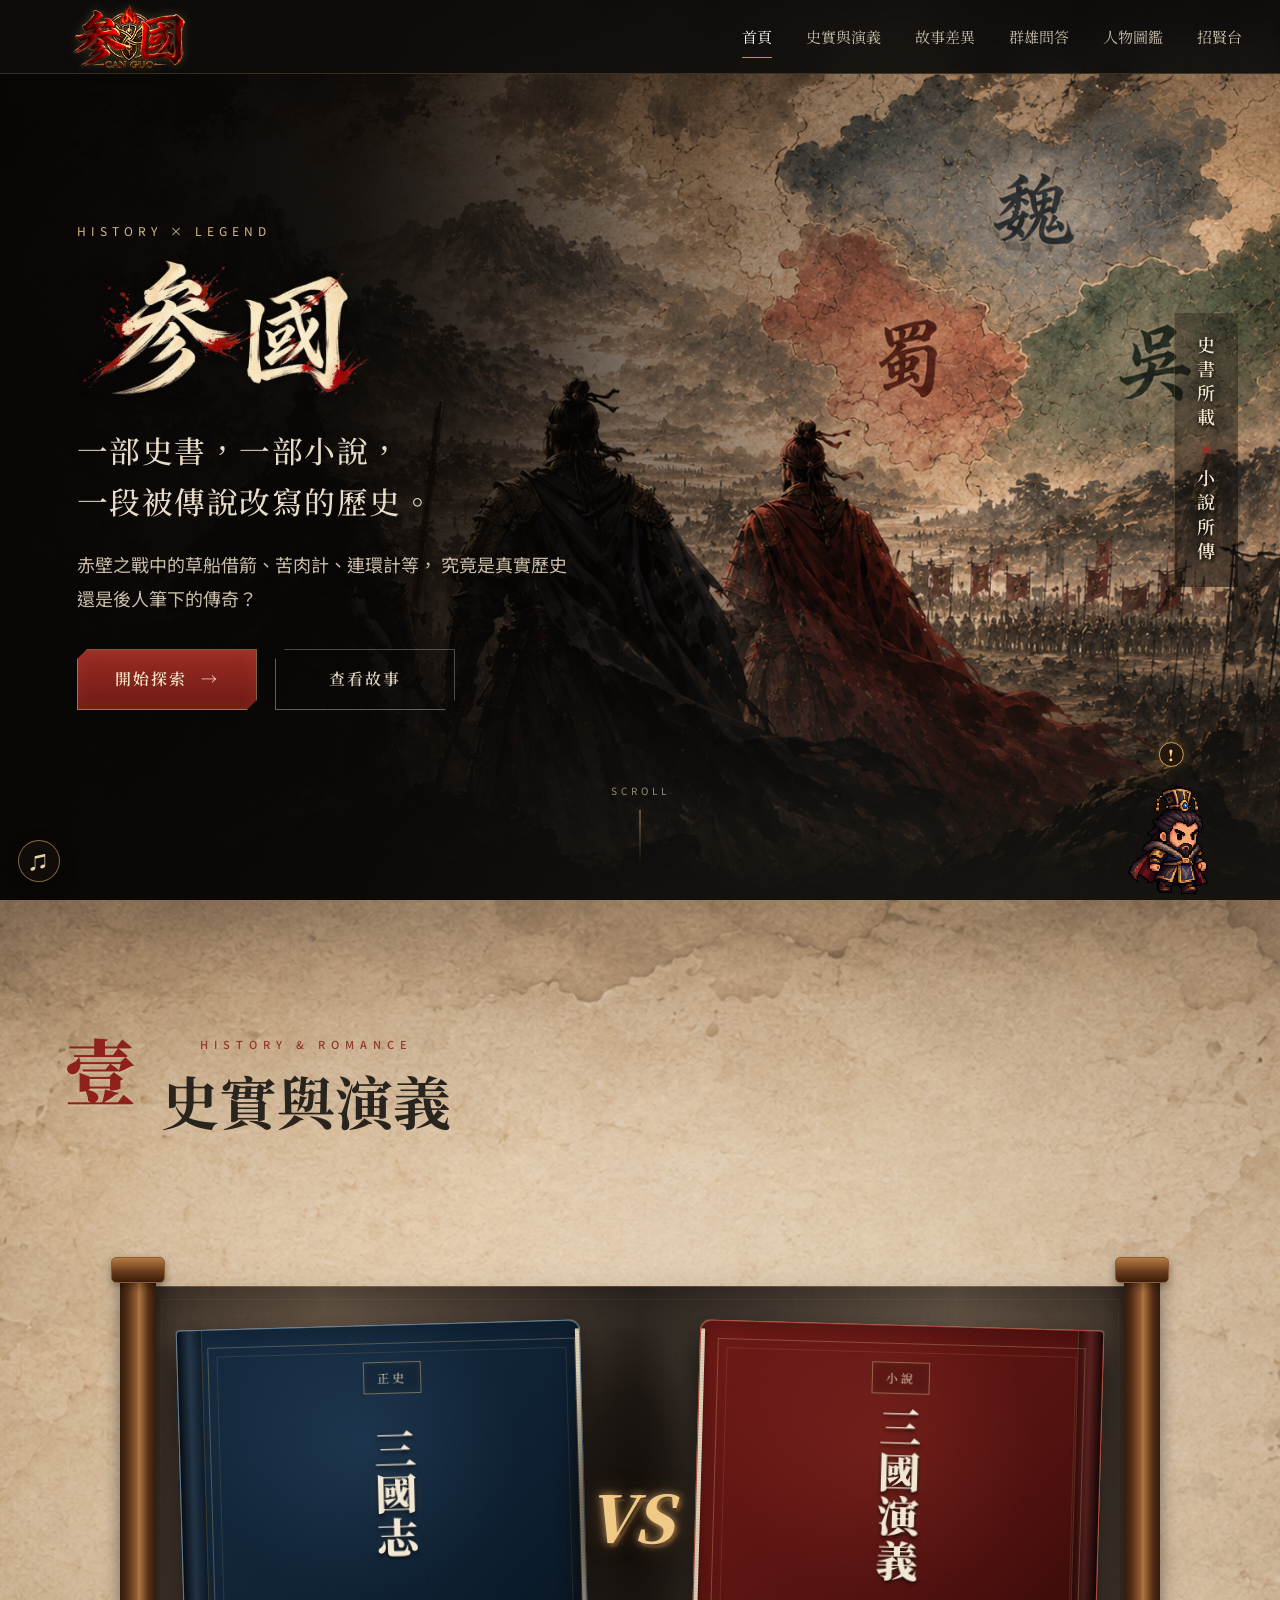
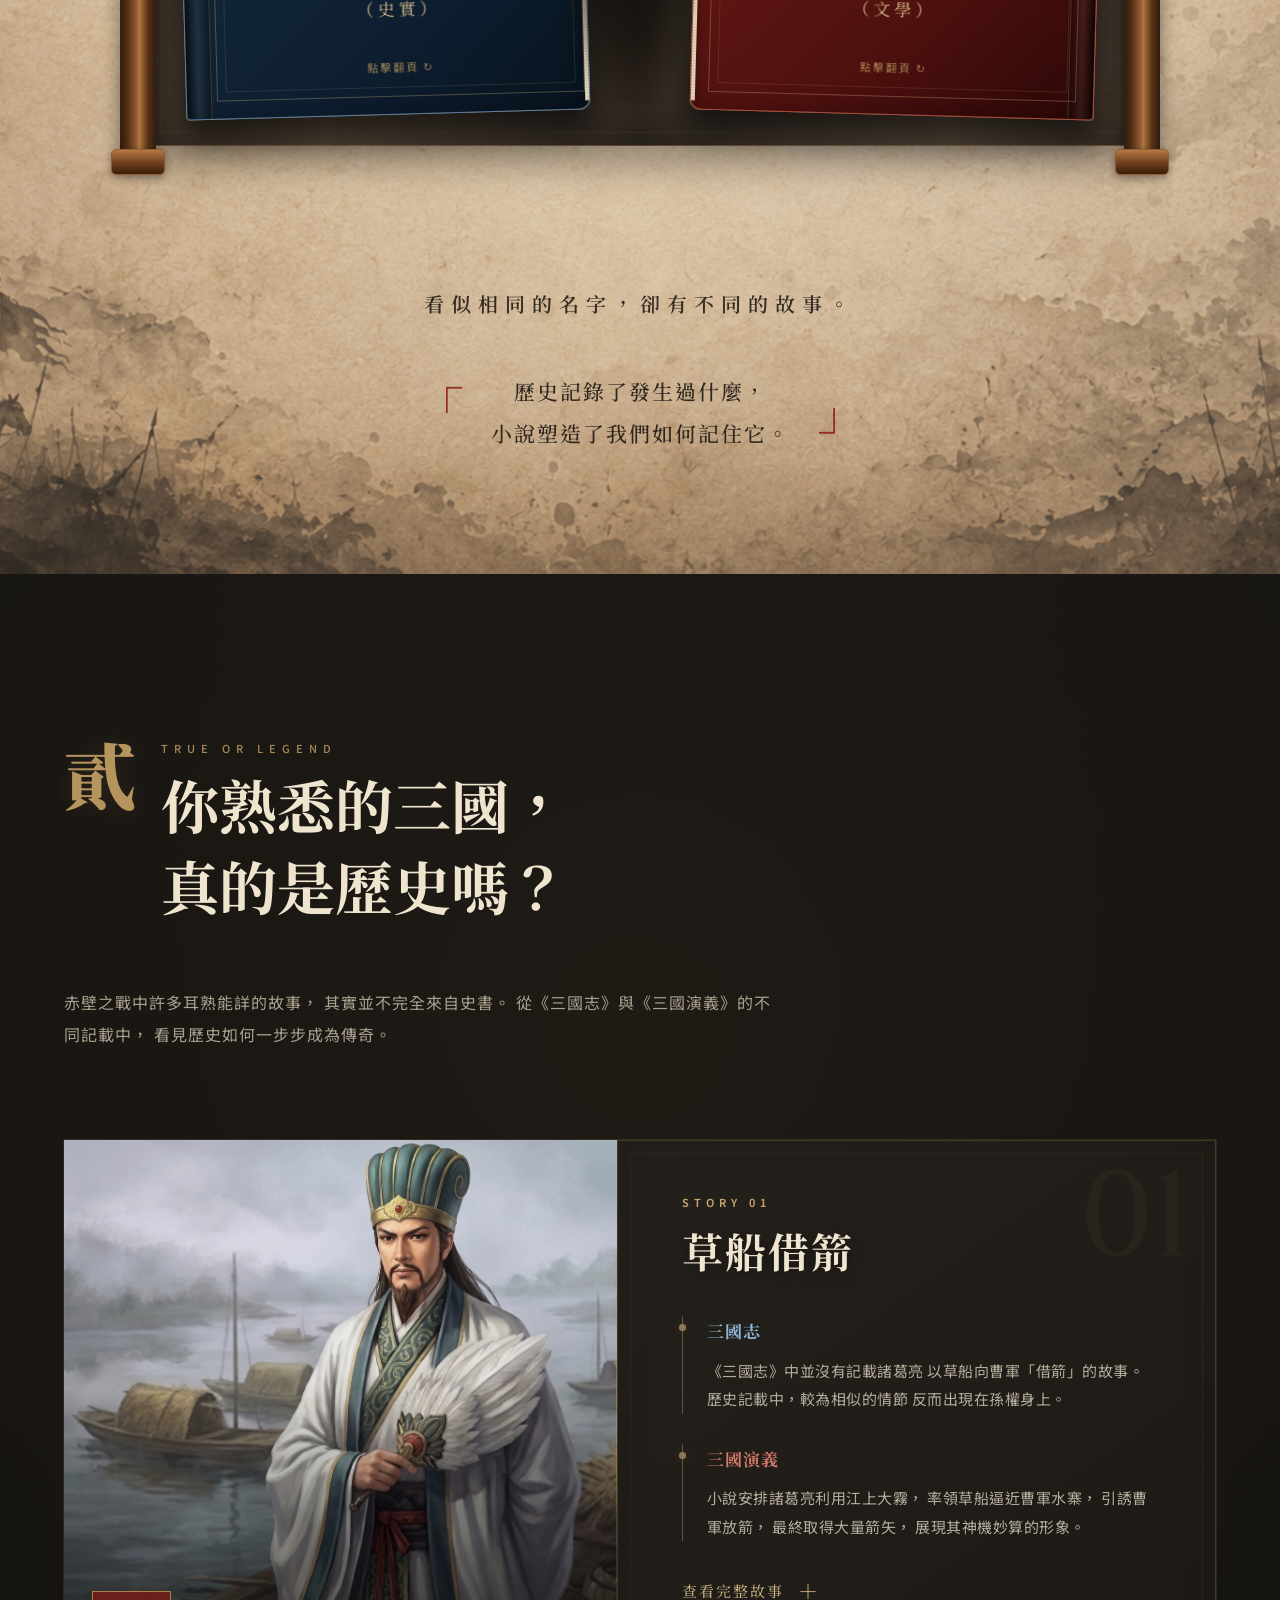
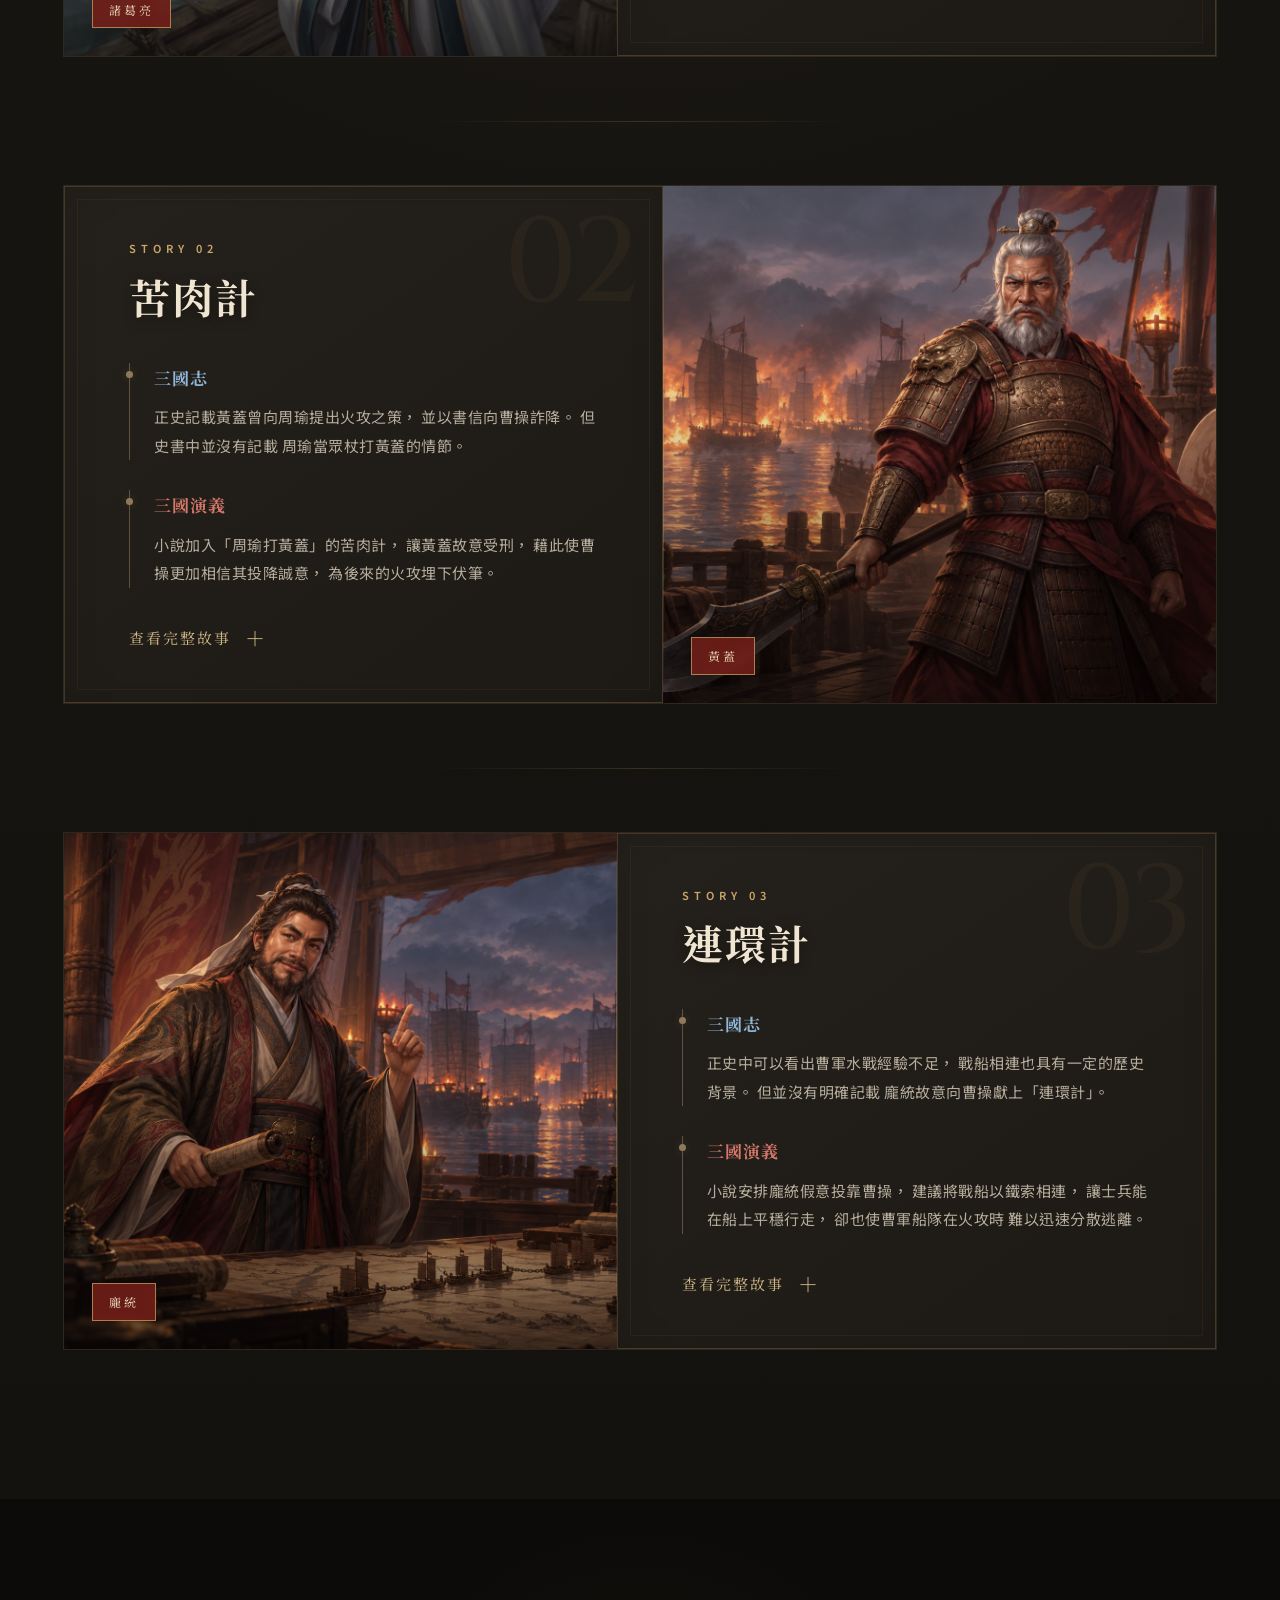
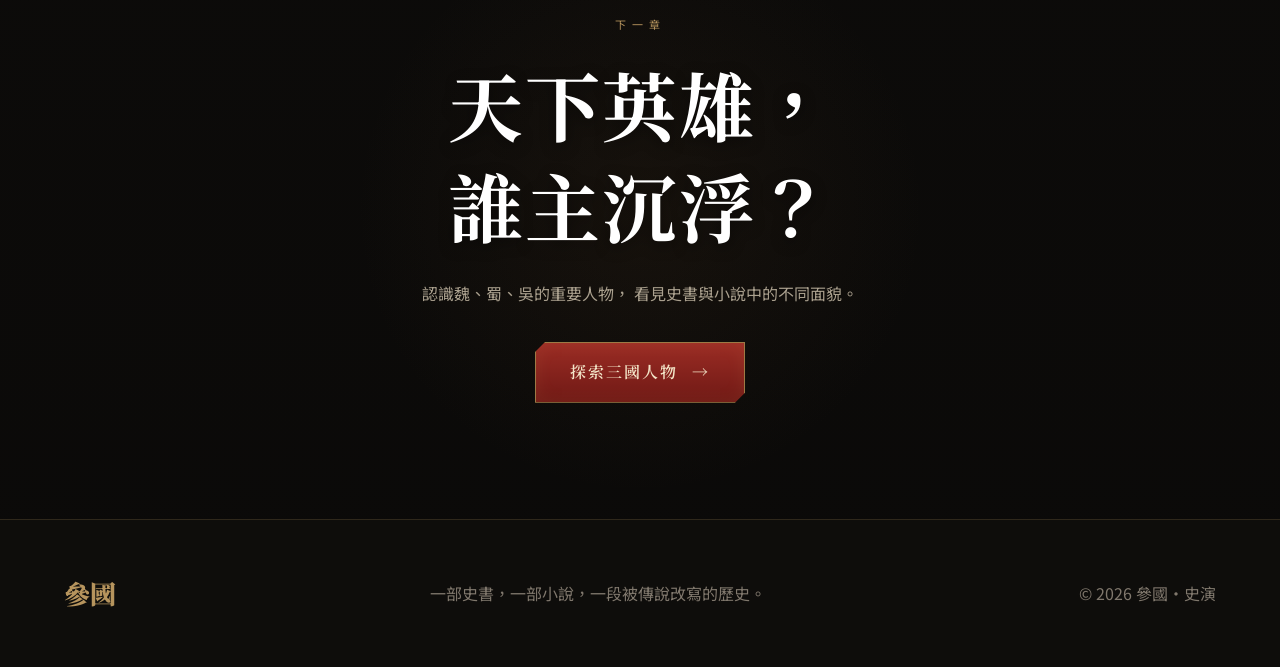
==== commit 0399a461: "Update website audio and code" ====
--- a/index.html
+++ b/index.html
@@ -1005,7 +1005,22 @@
 <script src="js/main.js"></script>
 
 <script>
+  const bookFlipSound = new Audio("audio/book-flip.mp3");
+  bookFlipSound.preload = "auto";
+  bookFlipSound.volume = 0.9;
+
+  function playBookFlipSound() {
+    const sound = bookFlipSound.cloneNode(true);
+    sound.volume = 0.9;
+    sound.currentTime = 0;
+
+    sound.play().catch(error => {
+      console.warn("書本翻頁音效播放失敗：", error);
+    });
+  }
+
   function flipBook(element) {
+    playBookFlipSound();
     element.classList.toggle('flipped');
   }
 </script>
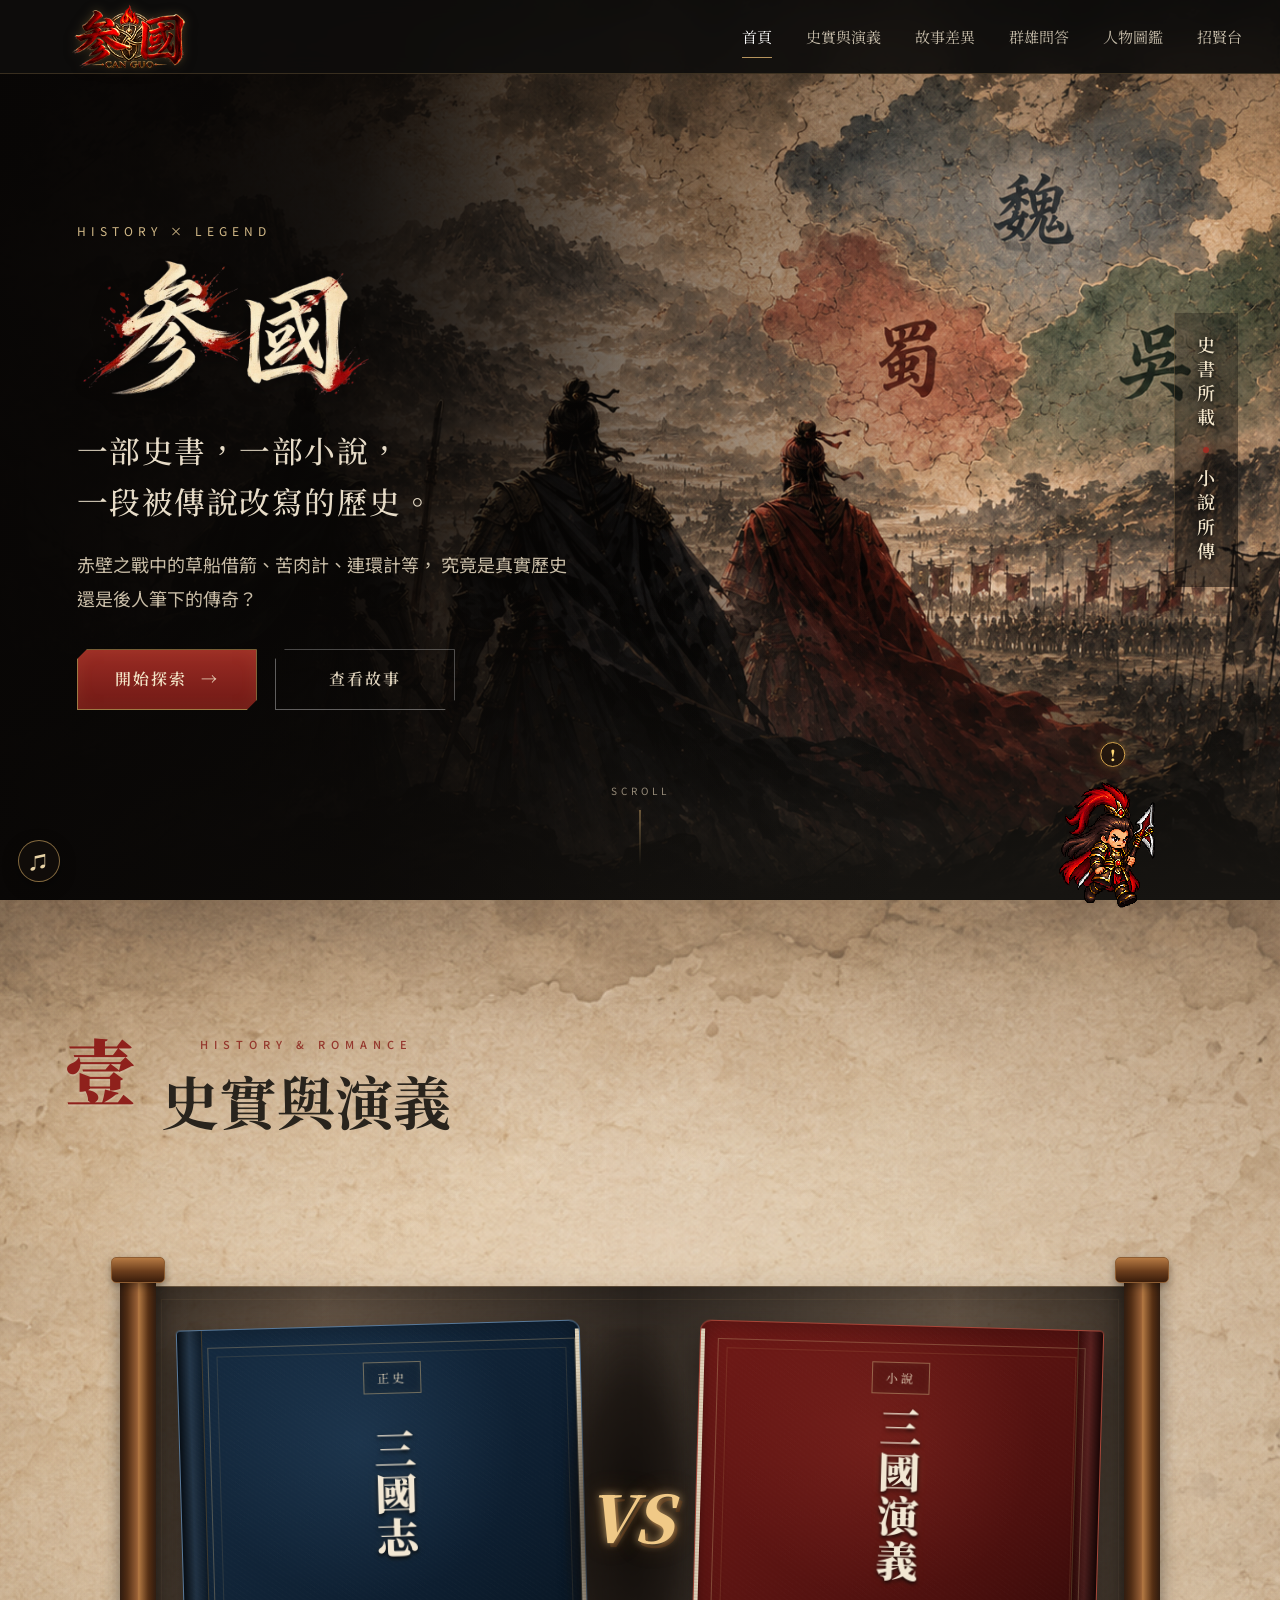
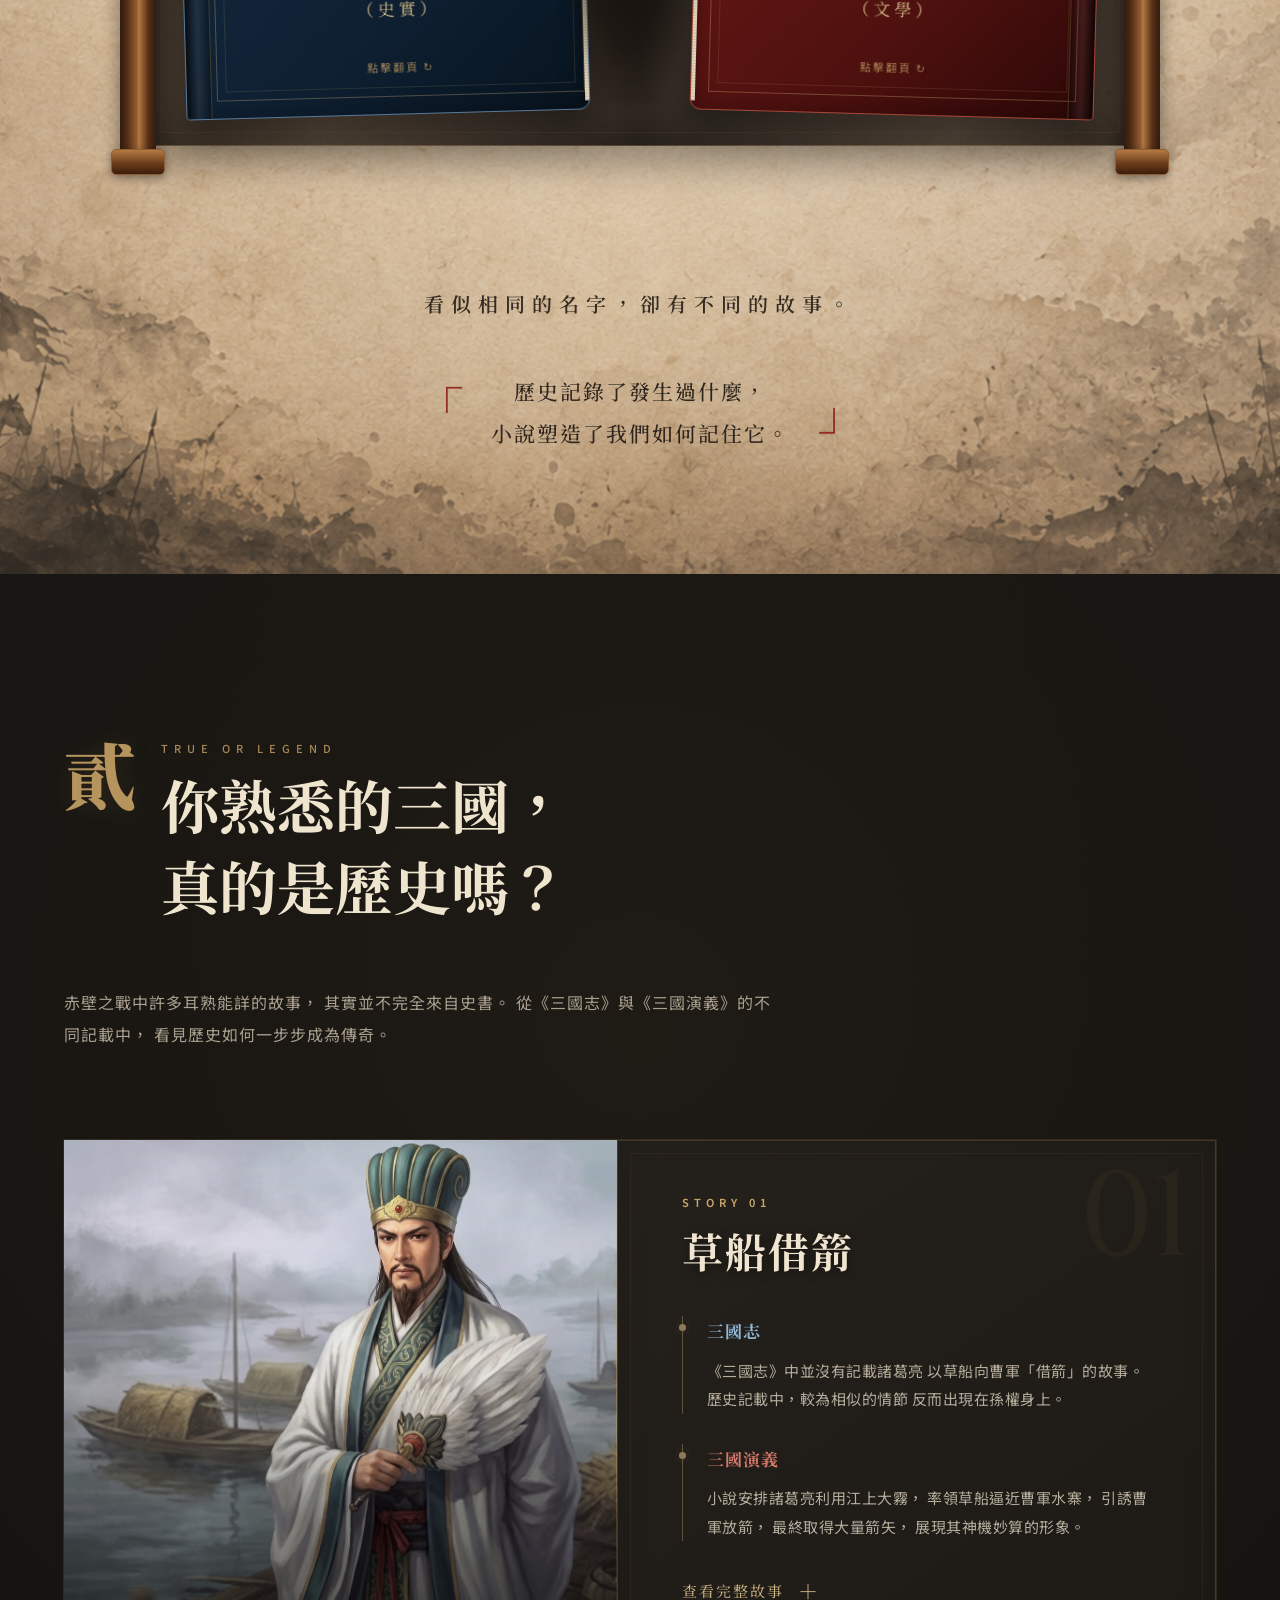
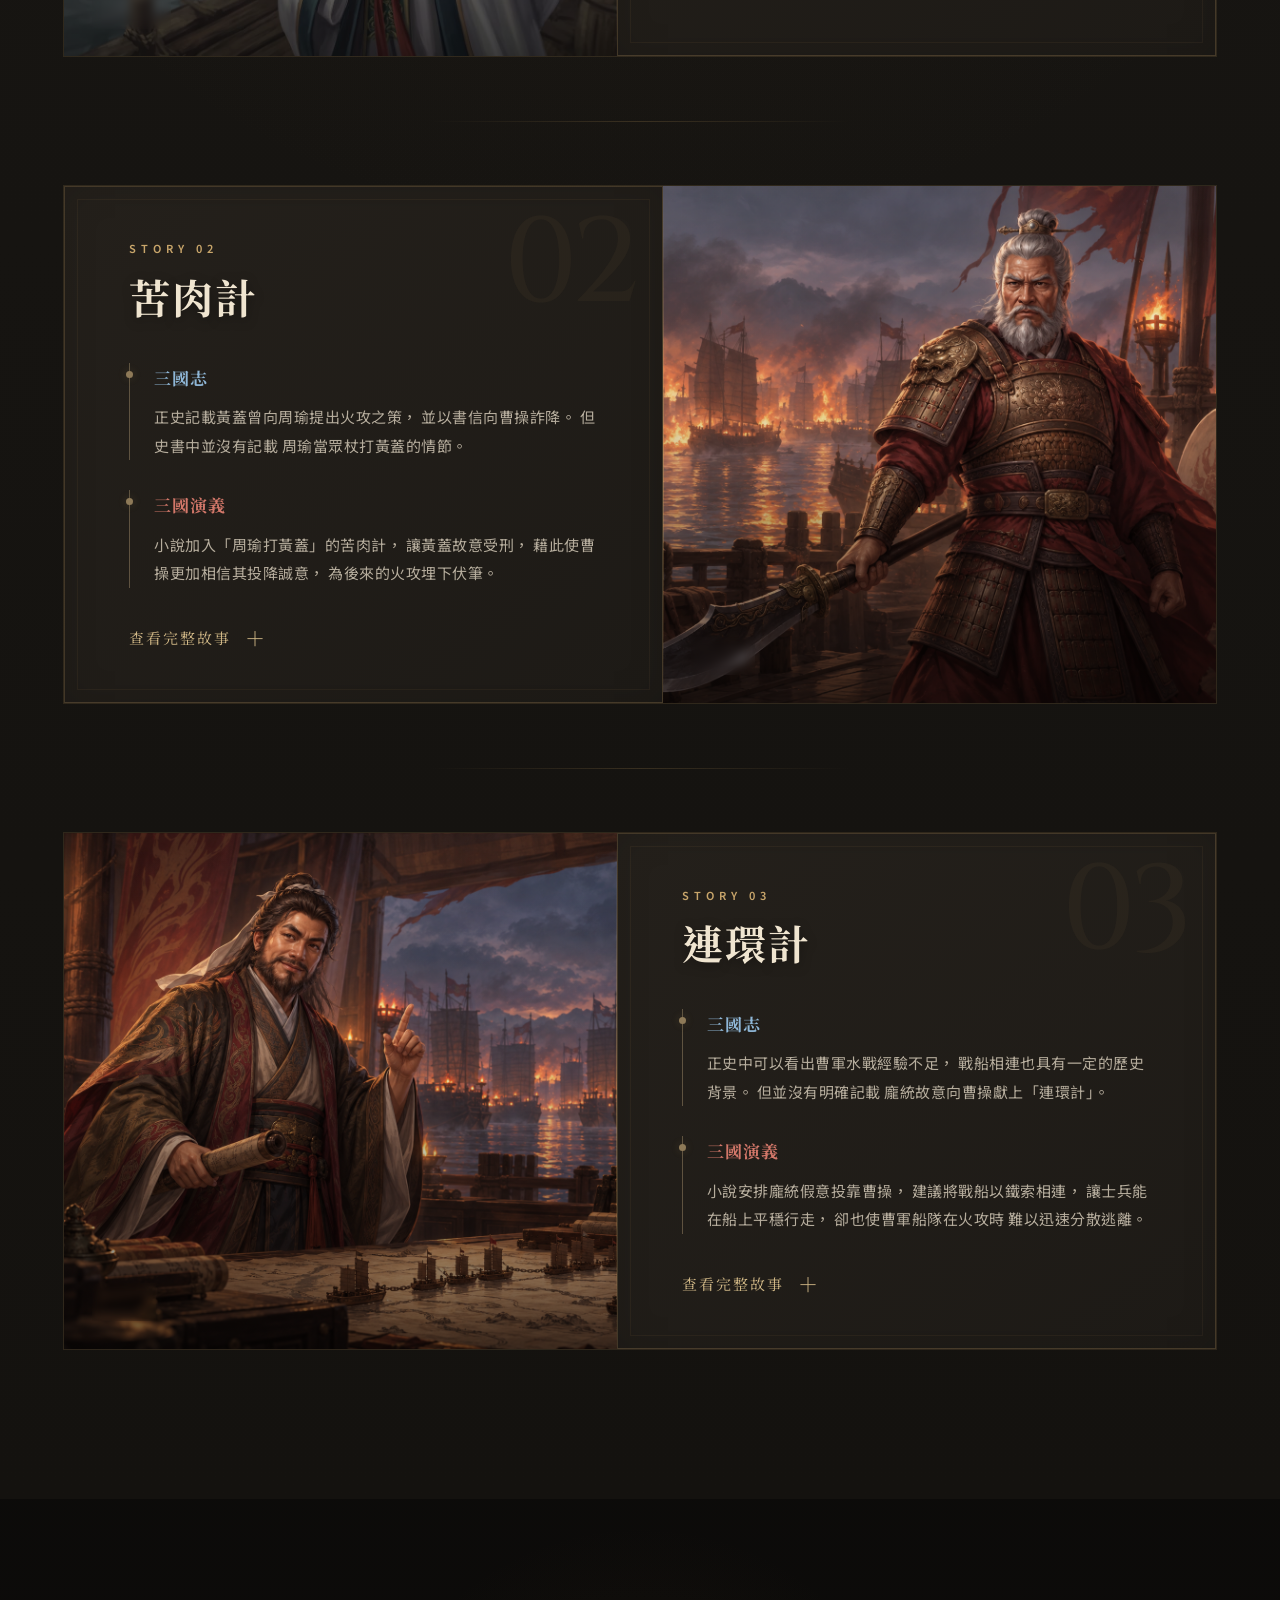
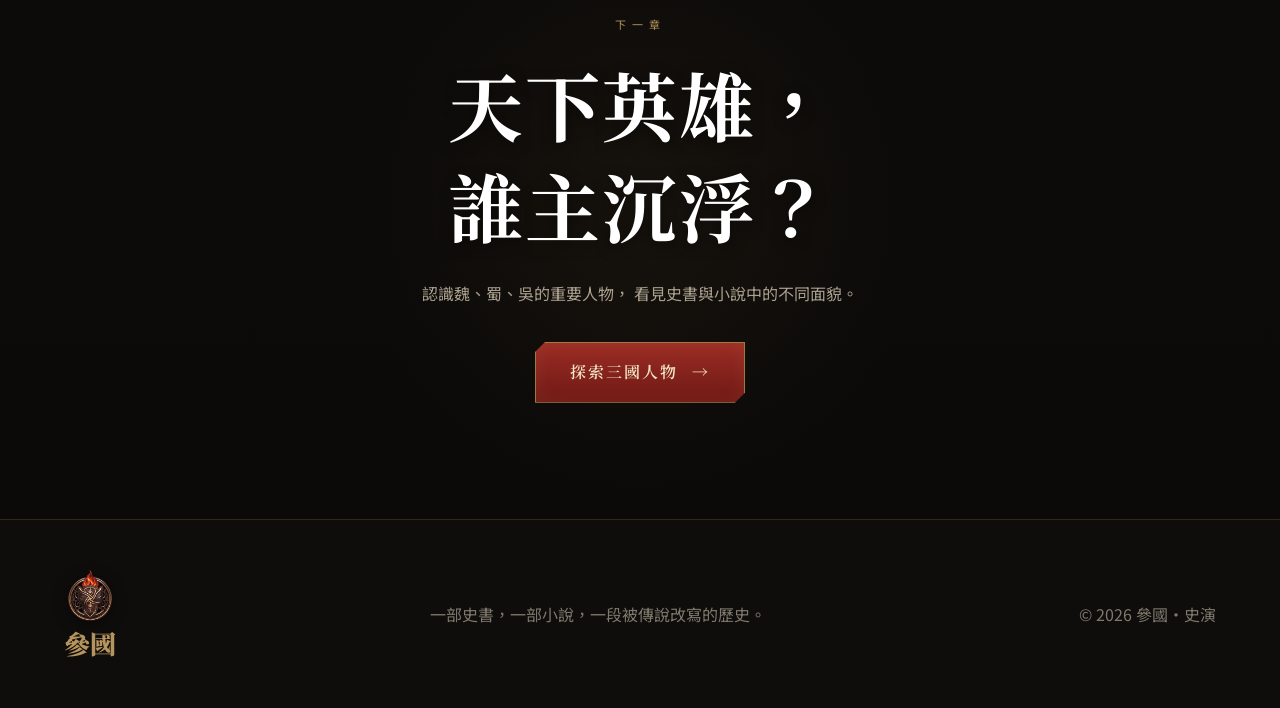
==== commit 2b629197: "website footer" ====
--- a/index.html
+++ b/index.html
@@ -899,6 +899,7 @@
     <div class="footer-container">
 
       <div class="footer-logo">
+        <img src="images/logo1.png" alt="" class="footer-mark" aria-hidden="true">
         參國
       </div>
 
--- a/css/HomePage.css
+++ b/css/HomePage.css
@@ -938,6 +938,67 @@
 }
 
 
+/* ==========================================================
+   Footer Logo｜只新增現有 images/logo1.png 的顯示樣式
+   不改 Footer 原本三欄 / 手機排列 / 文字 / NPC / 其他功能。
+========================================================== */
+
+.footer-logo {
+  display:
+    flex;
+
+  flex-direction:
+    column;
+
+  align-items:
+    center;
+
+  justify-content:
+    center;
+
+  gap:
+    5px;
+
+  line-height:
+    1.2;
+}
+
+
+.footer-mark {
+  display:
+    block;
+
+  width:
+    clamp(
+      52px,
+      4vw,
+      64px
+    );
+
+  height:
+    auto;
+
+  object-fit:
+    contain;
+
+  flex-shrink:
+    0;
+
+  pointer-events:
+    none;
+
+  user-select:
+    none;
+
+  filter:
+    drop-shadow(
+      0 3px 8px
+      rgba(0, 0, 0, .42)
+    );
+}
+
+
+
 
 /* ======================================
    Responsive
@@ -2557,3 +2618,1254 @@
   }
 }
 
+
+/* ==========================================================
+   手機首頁重製｜2026-10
+   不是縮小桌機版：重新配置首屏層級、CTA、導覽與固定元件。
+========================================================== */
+@media (max-width: 700px) {
+  .navbar {
+    height: 62px;
+    background: rgba(14, 12, 10, 0.96);
+    border-bottom-color: rgba(182, 148, 93, 0.20);
+    backdrop-filter: blur(14px);
+  }
+
+  .nav-container {
+    width: calc(100% - 24px);
+  }
+
+  .logo {
+    width: 118px;
+    height: 48px;
+  }
+
+  .logo img {
+    filter:
+      brightness(1.08)
+      contrast(1.08)
+      drop-shadow(0 2px 5px rgba(0,0,0,.65));
+  }
+
+  .mobile-menu-btn {
+    width: 42px;
+    height: 42px;
+    display: inline-flex;
+    align-items: center;
+    justify-content: center;
+    padding: 0;
+    border: 1px solid rgba(196,157,92,.48);
+    border-radius: 6px;
+    background: linear-gradient(180deg, rgba(54,39,25,.72), rgba(24,18,14,.88));
+    color: #e7c98f;
+    font-size: 23px;
+    box-shadow: inset 0 0 12px rgba(212,175,55,.035);
+  }
+
+  .nav-menu.mobile-open {
+    position: fixed;
+    top: 62px;
+    left: 0;
+    right: 0;
+    width: 100%;
+    max-height: calc(100svh - 62px);
+    overflow-y: auto;
+    padding: 18px 18px 24px;
+    display: grid;
+    grid-template-columns: repeat(2, minmax(0, 1fr));
+    gap: 10px;
+    border: 0;
+    border-bottom: 1px solid rgba(196,157,92,.42);
+    border-radius: 0;
+    background:
+      linear-gradient(180deg, rgba(20,16,13,.995), rgba(10,8,7,.99));
+    box-shadow: 0 18px 35px rgba(0,0,0,.48);
+  }
+
+  .nav-menu.mobile-open::before {
+    content: attr(data-mobile-title);
+    grid-column: 1 / -1;
+    padding: 0 2px 6px;
+    color: #b99761;
+    font-family: "Noto Serif TC", serif;
+    font-size: 11px;
+    letter-spacing: 5px;
+  }
+
+  .nav-menu.mobile-open a {
+    min-height: 48px;
+    display: flex;
+    align-items: center;
+    justify-content: center;
+    padding: 11px 8px;
+    border: 1px solid rgba(196,157,92,.16);
+    border-radius: 4px;
+    background: rgba(255,255,255,.025);
+    color: #d8cbb5;
+    font-size: 14px;
+    letter-spacing: 1px;
+    text-align: center;
+  }
+
+  .nav-menu.mobile-open a:last-child {
+    border-bottom: 1px solid rgba(196,157,92,.16);
+  }
+
+  .nav-menu.mobile-open a.active {
+    border-color: rgba(174,69,54,.70);
+    background: linear-gradient(180deg, rgba(117,34,27,.45), rgba(71,23,18,.35));
+    color: #f0dfbf;
+  }
+
+  .nav-menu.mobile-open a::after {
+    display: none;
+  }
+
+  .hero {
+    height: auto;
+    min-height: 100svh;
+    padding: 62px 0 34px;
+    align-items: center;
+    background-image:
+      linear-gradient(
+        90deg,
+        rgba(8,6,5,.93) 0%,
+        rgba(8,6,5,.82) 42%,
+        rgba(8,6,5,.44) 70%,
+        rgba(8,6,5,.14) 100%
+      ),
+      linear-gradient(
+        180deg,
+        rgba(5,4,3,.14) 0%,
+        rgba(5,4,3,.06) 52%,
+        rgba(12,10,8,.76) 100%
+      ),
+      url("../images/home-hero.png");
+    background-position: 62% center;
+    background-size: cover;
+  }
+
+  .hero::before {
+    background:
+      radial-gradient(circle at 30% 34%, rgba(153,98,51,.10), transparent 34%),
+      linear-gradient(90deg, rgba(7,5,4,.42), rgba(7,5,4,.08) 78%, transparent);
+  }
+
+  .hero-overlay {
+    background: linear-gradient(180deg, transparent 58%, rgba(15,12,10,.80) 100%);
+  }
+
+  .hero-content {
+    width: calc(100% - 42px);
+    max-width: 430px;
+    margin: 0 auto;
+    padding-top: 10px;
+    padding-bottom: 22px;
+  }
+
+  .hero-content > * {
+    max-width: 100%;
+  }
+
+  .hero-label {
+    margin-bottom: 10px;
+    color: #d0ad72;
+    font-size: 10px;
+    font-weight: 600;
+    letter-spacing: 4.5px;
+  }
+
+  .hero-title-image {
+    width: min(54vw, 205px);
+    margin: 4px 0 16px;
+  }
+
+  .hero-title-image img {
+    filter: drop-shadow(0 4px 10px rgba(0,0,0,.58));
+  }
+
+  .hero h2 {
+    max-width: 330px;
+    margin-bottom: 13px;
+    color: #f0e5d2;
+    font-size: clamp(21px, 5.8vw, 25px);
+    font-weight: 650;
+    line-height: 1.55;
+    letter-spacing: .7px;
+    text-shadow: 0 2px 8px rgba(0,0,0,.72);
+  }
+
+  .hero-description {
+    max-width: 325px;
+    color: #c8baa3;
+    font-size: 14px;
+    line-height: 1.8;
+    letter-spacing: .25px;
+    text-shadow: 0 2px 8px rgba(0,0,0,.72);
+  }
+
+  .hero-description br {
+    display: none;
+  }
+
+  .hero-buttons {
+    width: min(100%, 320px);
+    margin-top: 24px;
+    display: grid;
+    grid-template-columns: 1.12fr .88fr;
+    gap: 10px;
+    align-items: stretch;
+  }
+
+  .hero-buttons .btn {
+    min-width: 0;
+    min-height: 48px;
+    width: 100%;
+    padding: 10px 12px;
+    gap: 8px;
+    font-size: 14px;
+    letter-spacing: 1px;
+    clip-path: polygon(8px 0,100% 0,100% calc(100% - 8px),calc(100% - 8px) 100%,0 100%,0 8px);
+  }
+
+  .hero-buttons .btn-primary {
+    border-color: rgba(196,126,76,.82);
+    background: linear-gradient(180deg, #9b2c24, #741d18);
+  }
+
+  .hero-buttons .btn-secondary {
+    background: rgba(20,16,13,.48);
+    border-color: rgba(211,186,136,.30);
+    color: #d8cbb7;
+  }
+
+  .scroll-hint {
+    display: none;
+  }
+
+  .hero-side-text {
+    display: none;
+  }
+
+  .home-page .site-npc {
+    right: 4px;
+    bottom: -6px;
+    width: 58px;
+    height: 115px;
+  }
+
+  .home-page .npc-character,
+  .home-page .npc-sprite {
+    width: 58px;
+    height: 115px;
+  }
+
+  .home-page .npc-alert {
+    top: 0;
+    width: 21px;
+    height: 21px;
+    font-size: 12px;
+  }
+
+  .home-page .site-npc.npc-caocao.talking .npc-sprite {
+    width: 160px;
+    height: 115px;
+    background-size: auto 108px;
+  }
+
+  .home-page .npc-dialogue {
+    right: 68px;
+    bottom: 48px;
+    width: min(235px, calc(100vw - 92px));
+    padding: 14px 17px 17px;
+    font-size: 12px;
+  }
+
+  .sanguo-bgm-toggle {
+    left: 12px !important;
+    bottom: 12px !important;
+    width: 36px !important;
+    height: 36px !important;
+    font-size: 15px !important;
+  }
+}
+
+@media (max-width: 370px) {
+  .hero-content {
+    width: calc(100% - 32px);
+  }
+
+  .hero-title-image {
+    width: 185px;
+  }
+
+  .hero h2 {
+    font-size: 20px;
+  }
+
+  .hero-description {
+    font-size: 13.5px;
+  }
+
+  .hero-buttons {
+    width: 100%;
+  }
+
+  .hero-buttons .btn {
+    font-size: 13px;
+  }
+}
+
+@media (max-width: 1000px) {
+  body.mobile-nav-open {
+    overflow: hidden;
+  }
+}
+
+/* ==========================================================
+   首頁手機版第二階段重製｜2026-10
+   目標：手機不是桌機直向堆疊，而是重新安排資訊密度與視覺節奏。
+   只影響 <= 700px；桌機版完全不變。
+========================================================== */
+@media (max-width: 700px) {
+  .home-page {
+    overflow-x: hidden;
+  }
+
+  .home-page section {
+    scroll-margin-top: 62px;
+  }
+
+  /* ---------- 史實與演義 ---------- */
+  .home-page .history-section {
+    padding: 58px 0 68px;
+    text-align: left;
+    background-position: center top;
+  }
+
+  .home-page .history-section .section-container {
+    width: calc(100% - 28px);
+  }
+
+  .home-page .history-section .section-heading {
+    margin: 0 0 28px;
+    gap: 12px;
+    align-items: flex-start;
+  }
+
+  .home-page .history-section .section-number {
+    flex: 0 0 auto;
+    font-size: 46px;
+    line-height: .9;
+  }
+
+  .home-page .history-section .section-label {
+    margin-top: 1px;
+    font-size: 9px;
+    letter-spacing: 3.5px;
+  }
+
+  .home-page .history-section .section-heading h2 {
+    margin-top: 3px;
+    font-size: 29px;
+    line-height: 1.25;
+    letter-spacing: 1px;
+  }
+
+  .home-page .history-stage {
+    padding: 0;
+  }
+
+  .home-page .scroll-wrapper {
+    width: 100%;
+    max-width: none;
+    margin: 0;
+  }
+
+  /* 手機改成：三國志 | VS | 三國演義，同屏比較 */
+  .home-page .history-intro {
+    width: 100%;
+    height: auto;
+    min-height: 276px;
+    margin: 0;
+    padding: 14px 10px;
+    display: grid;
+    grid-template-columns: minmax(0, 1fr) 38px minmax(0, 1fr);
+    gap: 8px;
+    align-items: center;
+    border: 1px solid rgba(157, 119, 70, .28);
+    background:
+      radial-gradient(circle at 50% 48%, rgba(150, 99, 47, .13), transparent 30%),
+      linear-gradient(90deg, rgba(31,24,19,.95), rgba(18,14,11,.98) 50%, rgba(31,24,19,.95));
+    box-shadow:
+      0 14px 30px rgba(48, 31, 18, .22),
+      inset 0 0 32px rgba(0,0,0,.38);
+  }
+
+  .home-page .history-intro::before {
+    inset: 7px;
+  }
+
+  .home-page .history-book {
+    width: 100%;
+    min-width: 0;
+    min-height: 246px;
+    transform: none;
+  }
+
+  .home-page .history-record,
+  .home-page .history-romance,
+  .home-page .history-record:hover,
+  .home-page .history-romance:hover {
+    transform: none;
+  }
+
+  .home-page .book-card-inner {
+    width: 100%;
+    height: 246px;
+  }
+
+  .home-page .book-front,
+  .home-page .book-back {
+    box-shadow:
+      0 10px 20px rgba(0,0,0,.34),
+      inset 0 0 18px rgba(0,0,0,.26);
+  }
+
+  .home-page .history-record .book-front::before,
+  .home-page .history-record .book-back::before,
+  .home-page .history-romance .book-front::before,
+  .home-page .history-romance .book-back::before {
+    width: 13px;
+  }
+
+  .home-page .history-record .book-front::after,
+  .home-page .history-record .book-back::after,
+  .home-page .history-romance .book-front::after,
+  .home-page .history-romance .book-back::after {
+    width: 5px;
+    top: 6px;
+    height: calc(100% - 12px);
+  }
+
+  .home-page .book-inner {
+    width: calc(100% - 19px);
+    height: calc(100% - 18px);
+    margin: 9px 7px 9px 12px;
+    padding: 10px 5px;
+  }
+
+  .home-page .history-romance .book-inner {
+    margin: 9px 12px 9px 7px;
+  }
+
+  .home-page .book-inner::before {
+    inset: 5px;
+  }
+
+  .home-page .book-tag {
+    padding: 3px 6px;
+    font-size: 8.5px;
+    letter-spacing: 1px;
+  }
+
+  .home-page .vertical-title {
+    height: 132px;
+    font-size: 28px;
+    letter-spacing: 1px;
+  }
+
+  .home-page .vertical-subtitle {
+    font-size: 10px;
+    letter-spacing: 1px;
+  }
+
+  .home-page .flip-hint {
+    font-size: 7.5px;
+    letter-spacing: .2px;
+  }
+
+  .home-page .book-author {
+    margin-bottom: 3px;
+    font-size: 10px;
+    letter-spacing: .5px;
+  }
+
+  .home-page .book-desc {
+    padding: 2px;
+    font-size: 9px;
+    line-height: 1.45;
+    letter-spacing: 0;
+    text-align: left;
+  }
+
+  .home-page .history-vs {
+    left: 0;
+    width: 38px;
+    height: 246px;
+    padding: 0;
+  }
+
+  .home-page .history-vs::before {
+    width: 55px;
+    height: 70%;
+  }
+
+  .home-page .vs-slash {
+    font-size: 25px;
+    letter-spacing: -1px;
+    text-shadow:
+      0 0 7px rgba(240,201,135,.55),
+      2px 2px 0 #3a2211;
+  }
+
+  .home-page .history-bottom-text {
+    margin-top: 23px;
+    padding: 0 10px;
+    font-size: 13px;
+    line-height: 1.7;
+    letter-spacing: 2px;
+  }
+
+  /* 原本很空的一大段，收成真正的引用卡 */
+  .home-page .history-quote {
+    position: relative;
+    margin-top: 18px;
+    padding: 18px 22px;
+    gap: 6px;
+    border-top: 1px solid rgba(118, 77, 43, .24);
+    border-bottom: 1px solid rgba(118, 77, 43, .24);
+    background: rgba(255, 248, 232, .20);
+    box-shadow: inset 0 0 24px rgba(100, 73, 44, .04);
+  }
+
+  .home-page .history-quote p {
+    font-size: 14px;
+    line-height: 1.75;
+    letter-spacing: .4px;
+  }
+
+  .home-page .history-quote .quote-mark {
+    font-size: 28px;
+  }
+
+  /* ---------- TRUE OR LEGEND / 故事區 ---------- */
+  .home-page .stories-section {
+    padding: 62px 0 72px;
+  }
+
+  .home-page .stories-section .section-container {
+    width: calc(100% - 28px);
+  }
+
+  .home-page .stories-section .section-heading {
+    margin: 0 0 18px;
+    gap: 12px;
+    align-items: flex-start;
+  }
+
+  .home-page .stories-section .section-number {
+    flex: 0 0 auto;
+    font-size: 46px;
+    line-height: .9;
+  }
+
+  .home-page .stories-section .section-label {
+    margin-top: 2px;
+    font-size: 9px;
+    letter-spacing: 3.5px;
+  }
+
+  .home-page .stories-section .section-heading h2 {
+    margin-top: 3px;
+    font-size: 28px;
+    line-height: 1.35;
+    letter-spacing: .5px;
+  }
+
+  .home-page .stories-description {
+    max-width: none;
+    margin: 0 0 30px;
+    padding: 0 2px;
+    color: #b7aa95;
+    font-size: 14px;
+    line-height: 1.78;
+    letter-spacing: .2px;
+  }
+
+  .home-page .story-list {
+    gap: 38px;
+  }
+
+  .home-page .story-card,
+  .home-page .story-card.reverse {
+    min-height: 0;
+    grid-template-columns: 1fr;
+    direction: ltr;
+    overflow: hidden;
+    border: 1px solid rgba(181,145,87,.18);
+    box-shadow: 0 14px 28px rgba(0,0,0,.16);
+  }
+
+  .home-page .story-card::before {
+    display: none;
+  }
+
+  .home-page .story-image {
+    width: 100%;
+    height: clamp(238px, 69vw, 286px);
+    min-height: 0;
+    background-size: cover;
+    background-position: center 22%;
+  }
+
+  .home-page .story-image-1 {
+    background-position: center 18%;
+  }
+
+  .home-page .story-image-2 {
+    background-position: center 22%;
+  }
+
+  .home-page .story-image-3 {
+    background-position: center 18%;
+  }
+
+  .home-page .story-image::before,
+  .home-page .story-card.reverse .story-image::before {
+    top: auto;
+    right: auto;
+    left: 0;
+    bottom: 0;
+    width: 100%;
+    height: 1px;
+    background: linear-gradient(90deg, transparent, rgba(195,156,92,.48), transparent);
+  }
+
+  .home-page .story-image::after {
+    background: linear-gradient(180deg, transparent 45%, rgba(0,0,0,.58) 100%);
+  }
+
+  .home-page .story-badge {
+    left: 14px;
+    bottom: 14px;
+    padding: 5px 11px;
+    font-size: 10px;
+    letter-spacing: 2px;
+  }
+
+  .home-page .story-content {
+    padding: 24px 20px 25px;
+  }
+
+  .home-page .story-content::before {
+    inset: 8px;
+  }
+
+  .home-page .story-question {
+    font-size: 9px;
+    letter-spacing: 3px;
+  }
+
+  .home-page .story-content h3 {
+    margin: 5px 0 20px;
+    font-size: 28px;
+    line-height: 1.3;
+    letter-spacing: 1px;
+  }
+
+  .home-page .story-content::after {
+    top: 12px;
+    right: 12px;
+    font-size: 78px;
+    letter-spacing: -3px;
+    color: rgba(182,148,93,.045);
+  }
+
+  .home-page .story-compare {
+    gap: 18px;
+  }
+
+  .home-page .story-compare > div {
+    padding-left: 15px;
+  }
+
+  .home-page .story-compare > div::before {
+    left: -3px;
+    top: 7px;
+    width: 6px;
+    height: 6px;
+  }
+
+  .home-page .compare-title {
+    margin-bottom: 6px;
+    font-size: 14px;
+  }
+
+  .home-page .story-compare p {
+    font-size: 13px;
+    line-height: 1.72;
+    letter-spacing: .1px;
+  }
+
+  .home-page .story-toggle {
+    margin-top: 21px;
+    gap: 9px;
+    font-size: 13px;
+    letter-spacing: 1px;
+  }
+
+  .home-page .toggle-icon {
+    font-size: 18px;
+  }
+
+  .home-page .story-content.expanded .story-extra {
+    margin-top: 20px;
+  }
+
+  .home-page .story-extra-inner {
+    padding-left: 14px;
+  }
+
+  .home-page .story-extra h4 {
+    margin-bottom: 12px;
+    font-size: 16px;
+    letter-spacing: 1px;
+  }
+
+  .home-page .story-extra p {
+    margin-bottom: 11px;
+    font-size: 12.5px;
+    line-height: 1.75;
+  }
+
+  .home-page .story-card:not(:last-child)::after {
+    bottom: -20px;
+    width: 44%;
+  }
+
+  /* ---------- 下一章：不再獨占一整個手機螢幕 ---------- */
+  .home-page .next-section {
+    min-height: 0;
+    padding: 64px 22px 68px;
+  }
+
+  .home-page .next-section > div {
+    width: min(100%, 360px);
+  }
+
+  .home-page .next-section > div > p:first-child {
+    font-size: 9px;
+    letter-spacing: 5px;
+  }
+
+  .home-page .next-section h2 {
+    margin: 12px 0 15px;
+    font-size: clamp(36px, 10vw, 42px);
+    line-height: 1.35;
+    letter-spacing: 1px;
+  }
+
+  .home-page .next-description {
+    max-width: 310px;
+    margin: 0 auto 24px;
+    padding: 0 4px;
+    font-size: 14px;
+    line-height: 1.8;
+  }
+
+  .home-page .next-section .btn {
+    min-width: 196px;
+    min-height: 48px;
+    padding: 11px 22px;
+    font-size: 14px;
+  }
+
+  /* ---------- Footer ---------- */
+  .home-page footer {
+    padding: 32px 18px 38px;
+  }
+
+  .home-page .footer-container {
+    width: 100%;
+    gap: 8px;
+    text-align: center;
+  }
+
+  .home-page .footer-logo {
+    font-size: 22px;
+  }
+
+  .home-page footer p {
+    max-width: 310px;
+    font-size: 12.5px;
+    line-height: 1.7;
+  }
+
+  .home-page footer span {
+    font-size: 12px;
+  }
+
+  /* ---------- NPC：保留彩蛋，但降低遮擋 ---------- */
+  .home-page .site-npc {
+    right: 2px;
+    bottom: -8px;
+    width: 52px;
+    height: 102px;
+  }
+
+  .home-page .npc-character,
+  .home-page .npc-sprite,
+  .home-page .site-npc.npc-lubu .npc-sprite {
+    width: 52px;
+    height: 102px;
+  }
+
+  .home-page .npc-alert {
+    top: 0;
+    width: 19px;
+    height: 19px;
+    font-size: 11px;
+  }
+
+  .home-page .npc-dialogue,
+  .home-page .site-npc.npc-lubu.eventing .npc-dialogue {
+    right: 59px;
+    bottom: 50px;
+    width: min(205px, calc(100vw - 78px));
+    padding: 12px 14px 15px;
+    font-size: 11.5px;
+    line-height: 1.65;
+  }
+
+  .home-page .site-npc.npc-caocao.talking .npc-sprite {
+    width: 142px;
+    height: 102px;
+    background-size: auto 96px;
+  }
+
+  .home-page .npc-dialogue-name {
+    margin-bottom: 4px;
+    font-size: 12px;
+    letter-spacing: 2px;
+  }
+}
+
+@media (max-width: 370px) {
+  .home-page .history-section .section-container,
+  .home-page .stories-section .section-container {
+    width: calc(100% - 22px);
+  }
+
+  .home-page .history-intro {
+    grid-template-columns: minmax(0, 1fr) 32px minmax(0, 1fr);
+    gap: 5px;
+    padding: 12px 8px;
+  }
+
+  .home-page .history-vs {
+    width: 32px;
+  }
+
+  .home-page .vs-slash {
+    font-size: 21px;
+  }
+
+  .home-page .vertical-title {
+    font-size: 25px;
+  }
+
+  .home-page .book-desc {
+    font-size: 8.5px;
+  }
+
+  .home-page .story-content {
+    padding: 22px 18px 23px;
+  }
+}
+
+
+/* ==========================================================
+   手機首頁 V3｜首屏高度收斂
+   - 不再用 100svh 硬撐整屏
+   - 保留主視覺上方空氣感，但砍掉內容後方的大段黑空白
+========================================================== */
+@media (max-width: 700px) {
+  .home-page .hero {
+    height: auto;
+    min-height: 0;
+    padding: clamp(178px, 24svh, 205px) 0 72px;
+    align-items: flex-start;
+    background-position: 62% 42%;
+  }
+
+  .home-page .hero-content {
+    padding-top: 0;
+    padding-bottom: 0;
+  }
+
+  .home-page .hero-overlay {
+    background: linear-gradient(180deg, transparent 52%, rgba(15,12,10,.84) 100%);
+  }
+}
+
+@media (max-width: 370px) {
+  .home-page .hero {
+    padding-top: 164px;
+    padding-bottom: 62px;
+  }
+}
+
+/* ==========================================================
+   手機首頁 V4｜Hero 背景構圖一致化
+   只改手機 Hero 的背景裁切，不動 HTML / JS / 功能。
+   目的：
+   - 不再用 cover 把桌機主視覺左右裁掉太多
+   - 手機保留更多黑甲、紅甲人物與魏 / 蜀 / 吳地圖資訊
+   - 下方自然融入黑底，維持文字可讀性
+========================================================== */
+@media (max-width: 700px) {
+  .home-page .hero {
+    background-color: #0d0b09;
+
+    background-image:
+      linear-gradient(
+        90deg,
+        rgba(7,5,4,.78) 0%,
+        rgba(7,5,4,.52) 34%,
+        rgba(7,5,4,.16) 70%,
+        rgba(7,5,4,.04) 100%
+      ),
+      linear-gradient(
+        180deg,
+        rgba(5,4,3,.05) 0%,
+        rgba(5,4,3,.08) 48%,
+        rgba(10,8,7,.58) 70%,
+        #0d0b09 100%
+      ),
+      url("../images/home-hero.png");
+
+    /* 前兩層漸層鋪滿；原圖縮成較寬的手機構圖 */
+    background-size:
+      100% 100%,
+      100% 100%,
+      165% auto;
+
+    background-position:
+      center,
+      center,
+      68% 62px;
+
+    background-repeat:
+      no-repeat,
+      no-repeat,
+      no-repeat;
+  }
+
+  .home-page .hero::before {
+    background:
+      radial-gradient(
+        circle at 29% 34%,
+        rgba(153,98,51,.08),
+        transparent 32%
+      ),
+      linear-gradient(
+        90deg,
+        rgba(7,5,4,.34),
+        rgba(7,5,4,.05) 78%,
+        transparent
+      );
+  }
+
+  .home-page .hero-overlay {
+    background:
+      linear-gradient(
+        180deg,
+        transparent 46%,
+        rgba(15,12,10,.18) 58%,
+        rgba(13,11,9,.72) 78%,
+        #0d0b09 100%
+      );
+  }
+}
+
+/* 超窄手機再微調，避免右側地圖被切太多 */
+@media (max-width: 370px) {
+  .home-page .hero {
+    background-size:
+      100% 100%,
+      100% 100%,
+      172% auto;
+
+    background-position:
+      center,
+      center,
+      68% 60px;
+  }
+}
+
+/* ==========================================================
+   手機版｜呂布 × 貂蟬事件尺寸校正
+   只調整手機上的貂蟬跑入 / 跑出與親吻畫面。
+   不修改事件 JS、觸發條件、BGM、音效或桌機版。
+========================================================== */
+@media (max-width: 600px) {
+
+  /* 貂蟬跑步：比呂布略小，腳底維持同一地面線 */
+  .dc-runner {
+    bottom: -10px !important;
+    width: 58px !important;
+    height: 91px !important;
+  }
+
+  .dc-sprite {
+    width: 58px !important;
+    height: 91px !important;
+    background-size: 400% 100% !important;
+    transform-origin: center bottom !important;
+  }
+
+  /* 跑向呂布時稍微往內貼，避免停在人物外側 */
+  .dc-runner.running-left .dc-sprite {
+    transform:
+      translateX(-13px)
+      scaleX(-1) !important;
+  }
+
+  /* 離開時恢復向右，保持相同人物比例 */
+  .dc-runner.running-right .dc-sprite {
+    transform:
+      translateX(0)
+      scaleX(1) !important;
+  }
+
+  /* 親吻合體圖同步縮小，不要突然比兩個 NPC 大很多 */
+  .kiss-scene {
+    bottom: 2px !important;
+    width: 104px !important;
+    height: 83px !important;
+  }
+
+  .kiss-sprite {
+    width: 104px !important;
+    height: 83px !important;
+    background-size: contain !important;
+    background-position: center bottom !important;
+  }
+}
+
+/* 超窄手機再收一級 */
+@media (max-width: 370px) {
+  .dc-runner,
+  .dc-sprite {
+    width: 54px !important;
+    height: 85px !important;
+  }
+
+  .kiss-scene,
+  .kiss-sprite {
+    width: 98px !important;
+    height: 78px !important;
+  }
+}
+
+/* 手機版貂蟬停靠位置二次校正：
+   只修腳底與水平貼近，不動動畫流程。 */
+@media (max-width: 370px) {
+  .dc-runner {
+    bottom: -11px !important;
+  }
+
+  .dc-runner.running-left .dc-sprite {
+    transform:
+      translateX(-12px)
+      scaleX(-1) !important;
+  }
+}
+
+/* ==========================================================
+   手機安全修正｜首頁呂布點擊尺寸鎖定
+   - 只影響 <= 700px
+   - 正常走路 / talking / eventing 維持完全相同手機比例
+   - 不改事件 JS、貂蟬流程、桌機樣式
+========================================================== */
+@media (max-width: 700px) {
+
+  .home-page .site-npc.npc-lubu.talking .npc-sprite,
+  .home-page .site-npc.npc-lubu.eventing .npc-sprite {
+    position: static !important;
+
+    left: auto !important;
+    bottom: auto !important;
+
+    width: 52px !important;
+    height: 102px !important;
+
+    margin: 0 !important;
+
+    background-image:
+      url("../images/npc-lubu-walk.png") !important;
+
+    background-repeat: no-repeat !important;
+    background-size: 400% 100% !important;
+
+    transform-origin: center bottom !important;
+  }
+
+  /* 點擊前後使用同一個縮放，避免呂布突然放大 */
+  .home-page .site-npc.npc-lubu.walk-left .npc-sprite,
+  .home-page .site-npc.npc-lubu.talking.walk-left .npc-sprite,
+  .home-page .site-npc.npc-lubu.eventing.walk-left .npc-sprite {
+    transform:
+      translateZ(0)
+      scaleX(-1.08)
+      scaleY(0.84) !important;
+  }
+
+  .home-page .site-npc.npc-lubu.walk-right .npc-sprite,
+  .home-page .site-npc.npc-lubu.talking.walk-right .npc-sprite,
+  .home-page .site-npc.npc-lubu.eventing.walk-right .npc-sprite {
+    transform:
+      translateZ(0)
+      scaleX(1.08)
+      scaleY(0.84) !important;
+  }
+}
+
+/* ==========================================================
+   手機最終校正｜首頁 呂布 × 貂蟬 × 親吻畫面
+   基準：直接以本檔目前手機呂布 52×102、scaleY(.84) 為準。
+   只追加手機 override；不修改桌機 / JS / 事件流程。
+========================================================== */
+@media (max-width: 700px) {
+
+  /* 呂布維持原本尺寸，點擊前後不變 */
+  .home-page .site-npc.npc-lubu .npc-sprite,
+  .home-page .site-npc.npc-lubu.talking .npc-sprite,
+  .home-page .site-npc.npc-lubu.eventing .npc-sprite {
+    width: 52px !important;
+    height: 102px !important;
+    transform-origin: center bottom !important;
+  }
+
+  .home-page .site-npc.npc-lubu.walk-left .npc-sprite,
+  .home-page .site-npc.npc-lubu.talking.walk-left .npc-sprite,
+  .home-page .site-npc.npc-lubu.eventing.walk-left .npc-sprite {
+    transform:
+      translateZ(0)
+      scaleX(-1.08)
+      scaleY(.84) !important;
+  }
+
+  .home-page .site-npc.npc-lubu.walk-right .npc-sprite,
+  .home-page .site-npc.npc-lubu.talking.walk-right .npc-sprite,
+  .home-page .site-npc.npc-lubu.eventing.walk-right .npc-sprite {
+    transform:
+      translateZ(0)
+      scaleX(1.08)
+      scaleY(.84) !important;
+  }
+
+  /*
+    呂布視覺高度約 86px。
+    貂蟬素材本身看起來較大，因此略低於 86px；
+    同時依 sprite 留白把腳底往上提。
+  */
+  .home-page .dc-runner {
+    bottom: 0 !important;
+    width: 53px !important;
+    height: 83px !important;
+  }
+
+  .home-page .dc-sprite {
+    width: 53px !important;
+    height: 83px !important;
+    background-size: 400% 100% !important;
+    transform-origin: center bottom !important;
+  }
+
+  .home-page .dc-runner.running-left .dc-sprite {
+    transform:
+      translateX(-12px)
+      scaleX(-1) !important;
+  }
+
+  .home-page .dc-runner.running-right .dc-sprite {
+    transform:
+      translateX(0)
+      scaleX(1) !important;
+  }
+
+  /* 親吻畫面與呂布視覺高度接近，切換時不會忽大忽小 */
+  .home-page .kiss-scene {
+    bottom: 0 !important;
+    width: 108px !important;
+    height: 86px !important;
+  }
+
+  .home-page .kiss-sprite {
+    width: 108px !important;
+    height: 86px !important;
+    background-size: contain !important;
+    background-position: center bottom !important;
+  }
+}
+
+@media (max-width: 370px) {
+  .home-page .dc-runner,
+  .home-page .dc-sprite {
+    width: 50px !important;
+    height: 79px !important;
+  }
+
+  .home-page .dc-runner.running-left .dc-sprite {
+    transform:
+      translateX(-11px)
+      scaleX(-1) !important;
+  }
+
+  .home-page .kiss-scene,
+  .home-page .kiss-sprite {
+    width: 102px !important;
+    height: 82px !important;
+  }
+}
+
+/* ==========================================================
+   手機微調｜首頁 貂蟬停靠點再往左 10px
+   只修橫向對齊；尺寸 / 腳底 / 親吻畫面完全不動。
+========================================================== */
+@media (max-width: 700px) {
+  .home-page .dc-runner.running-left {
+    margin-left: -10px !important;
+  }
+}
+
+/* ==========================================================
+   手機收尾微調｜首頁 貂蟬縮小約 4% + 再往左 2px
+   只改貂蟬；呂布 / 腳底 / 親吻畫面完全不動。
+========================================================== */
+@media (max-width: 700px) {
+  .home-page .dc-runner {
+    width: 51px !important;
+    height: 80px !important;
+  }
+
+  .home-page .dc-sprite {
+    width: 51px !important;
+    height: 80px !important;
+  }
+
+  .home-page .dc-runner.running-left {
+    margin-left: -12px !important;
+  }
+}
+
+@media (max-width: 370px) {
+  .home-page .dc-runner,
+  .home-page .dc-sprite {
+    width: 48px !important;
+    height: 76px !important;
+  }
+}
+
--- a/css/story.css
+++ b/css/story.css
@@ -787,9 +787,7 @@
     linear-gradient(
       rgba(10,9,8,.82),
       rgba(10,9,8,.92)
-    ),
-
-    url("../images/hero-bg.jpg");
+    );
 
   background-size:
     cover;
--- a/css/QuizEntry.css
+++ b/css/QuizEntry.css
@@ -918,9 +918,7 @@
     linear-gradient(
       rgba(10,9,8,.82),
       rgba(10,9,8,.92)
-    ),
-
-    url("../images/hero-bg.jpg");
+    );
 
   background-size:
     cover;
@@ -1091,3 +1089,250 @@
 
 }
 
+
+/* ==========================================================
+   群雄問答入口｜手機構圖 V3
+   只覆蓋手機版：保留桌機 / 平板原樣與所有功能。
+   目標：把桌機「左問答、右獎勵」的關係轉成手機「上下相連」，
+   而不是兩個彼此斷開的區塊。
+========================================================== */
+@media (max-width: 700px) {
+  .quiz-entry-page {
+    min-height: auto;
+    padding: 74px 0 24px;
+    background-position: 52% top;
+  }
+
+  .quiz-entry-page::before {
+    background:
+      radial-gradient(
+        ellipse 92% 50% at 50% 23%,
+        rgba(0, 0, 0, 0.70) 0%,
+        rgba(0, 0, 0, 0.48) 44%,
+        rgba(0, 0, 0, 0.18) 74%,
+        transparent 100%
+      ),
+      linear-gradient(
+        180deg,
+        rgba(0,0,0,.20) 0%,
+        rgba(0,0,0,.05) 54%,
+        rgba(0,0,0,.30) 100%
+      );
+  }
+
+  .quiz-entry-container {
+    width: calc(100% - 30px);
+    max-width: 430px;
+    min-height: 0;
+    margin: 0 auto;
+    grid-template-columns: 1fr;
+    gap: 0;
+  }
+
+  .quiz-entry-left {
+    width: 100%;
+    max-width: none;
+    min-height: 0;
+    margin: 0 auto;
+    padding: 15px 2px 0;
+  }
+
+  .quiz-entry-label {
+    margin-bottom: 8px;
+    font-size: 9px;
+    letter-spacing: 5px;
+  }
+
+  .quiz-title-image {
+    width: min(82vw, 310px);
+    margin: 0 auto 11px;
+  }
+
+  .quiz-entry-subtitle {
+    margin-bottom: 13px;
+    font-size: 19px;
+    line-height: 1.45;
+    letter-spacing: 2px;
+  }
+
+  .quiz-entry-description {
+    max-width: 330px;
+    margin: 0 auto;
+    font-size: 13px;
+    line-height: 1.85;
+    letter-spacing: .35px;
+  }
+
+  .quiz-entry-description br {
+    display: none;
+  }
+
+  .quiz-entry-quote {
+    max-width: 325px;
+    margin: 19px auto 0;
+    padding-top: 15px;
+    font-size: 13.5px;
+    line-height: 1.7;
+    letter-spacing: 1.7px;
+  }
+
+  .quiz-entry-right {
+    width: 100%;
+    margin-top: -22px;
+    transform: none;
+    z-index: 4;
+  }
+
+  .quiz-reward-card {
+    width: min(88vw, 342px);
+    min-height: 0;
+    aspect-ratio: 475 / 585;
+    margin: 0 auto;
+    padding: 42px 28px 26px;
+    justify-content: flex-start;
+    background-size: 100% 100%;
+    box-shadow: 0 20px 42px rgba(0,0,0,.38);
+  }
+
+  .reward-label {
+    margin-bottom: 13px;
+    font-size: 10px;
+    letter-spacing: 5px;
+  }
+
+  .reward-title {
+    margin-bottom: 8px;
+    font-size: 36px;
+    line-height: 1.15;
+    letter-spacing: 3px;
+  }
+
+  .reward-description {
+    max-width: 250px;
+    margin: 0 auto 16px;
+    font-size: 12px;
+    line-height: 1.7;
+  }
+
+  .reward-token {
+    width: 62px;
+    height: 92px;
+    margin: 0 auto 16px;
+    font-size: 30px;
+  }
+
+  .quiz-start-btn {
+    width: 100%;
+    max-width: 258px;
+    min-height: 46px;
+    margin-top: auto;
+    padding: 10px 18px;
+    font-size: 14px;
+  }
+
+  .next-section {
+    min-height: 0;
+    padding: 72px 18px 78px;
+  }
+
+  .next-section > div {
+    width: 100%;
+    max-width: 390px;
+  }
+
+  .next-section > div > p:first-child {
+    font-size: 9px;
+    letter-spacing: 5px;
+  }
+
+  .next-section h2 {
+    margin: 14px 0 15px;
+    font-size: clamp(36px, 10vw, 42px);
+    line-height: 1.36;
+    letter-spacing: .8px;
+  }
+
+  .next-description {
+    max-width: 326px;
+    margin: 0 auto 24px;
+    padding: 0 4px;
+    font-size: 13.5px;
+    line-height: 1.8;
+  }
+
+  .next-section .btn {
+    min-width: 0;
+    width: min(100%, 215px);
+    min-height: 46px;
+    padding: 10px 18px;
+    font-size: 14px;
+  }
+}
+
+@media (max-width: 370px) {
+  .quiz-entry-container {
+    width: calc(100% - 24px);
+  }
+
+  .quiz-title-image {
+    width: min(84vw, 292px);
+  }
+
+  .quiz-reward-card {
+    width: min(90vw, 330px);
+    padding: 39px 24px 24px;
+  }
+
+  .reward-title {
+    font-size: 34px;
+  }
+
+  .next-section {
+    padding-left: 15px;
+    padding-right: 15px;
+  }
+}
+
+/* ==========================================================
+   QuizEntry 手機 Footer｜與首頁完全一致
+   只覆蓋 footer，不影響群雄問答主畫面與任何功能。
+========================================================== */
+@media (max-width: 700px) {
+  footer {
+    padding: 32px 18px 38px;
+  }
+
+  .footer-container {
+    width: 100%;
+    gap: 8px;
+    text-align: center;
+  }
+
+  .footer-logo {
+    font-size: 22px;
+  }
+
+  footer p {
+    max-width: 310px;
+    font-size: 12.5px;
+    line-height: 1.7;
+  }
+
+  footer span {
+    font-size: 12px;
+  }
+}
+
+/* ==========================================================
+   QuizEntry 手機版｜招賢令牌位置修正
+   只調整卷軸內令牌與按鈕的垂直關係，不影響桌機或功能。
+========================================================== */
+@media (max-width: 700px) {
+  .quiz-reward-card .reward-token {
+    margin: 4px auto 22px;
+  }
+
+  .quiz-reward-card .quiz-start-btn {
+    margin-top: 0;
+  }
+}
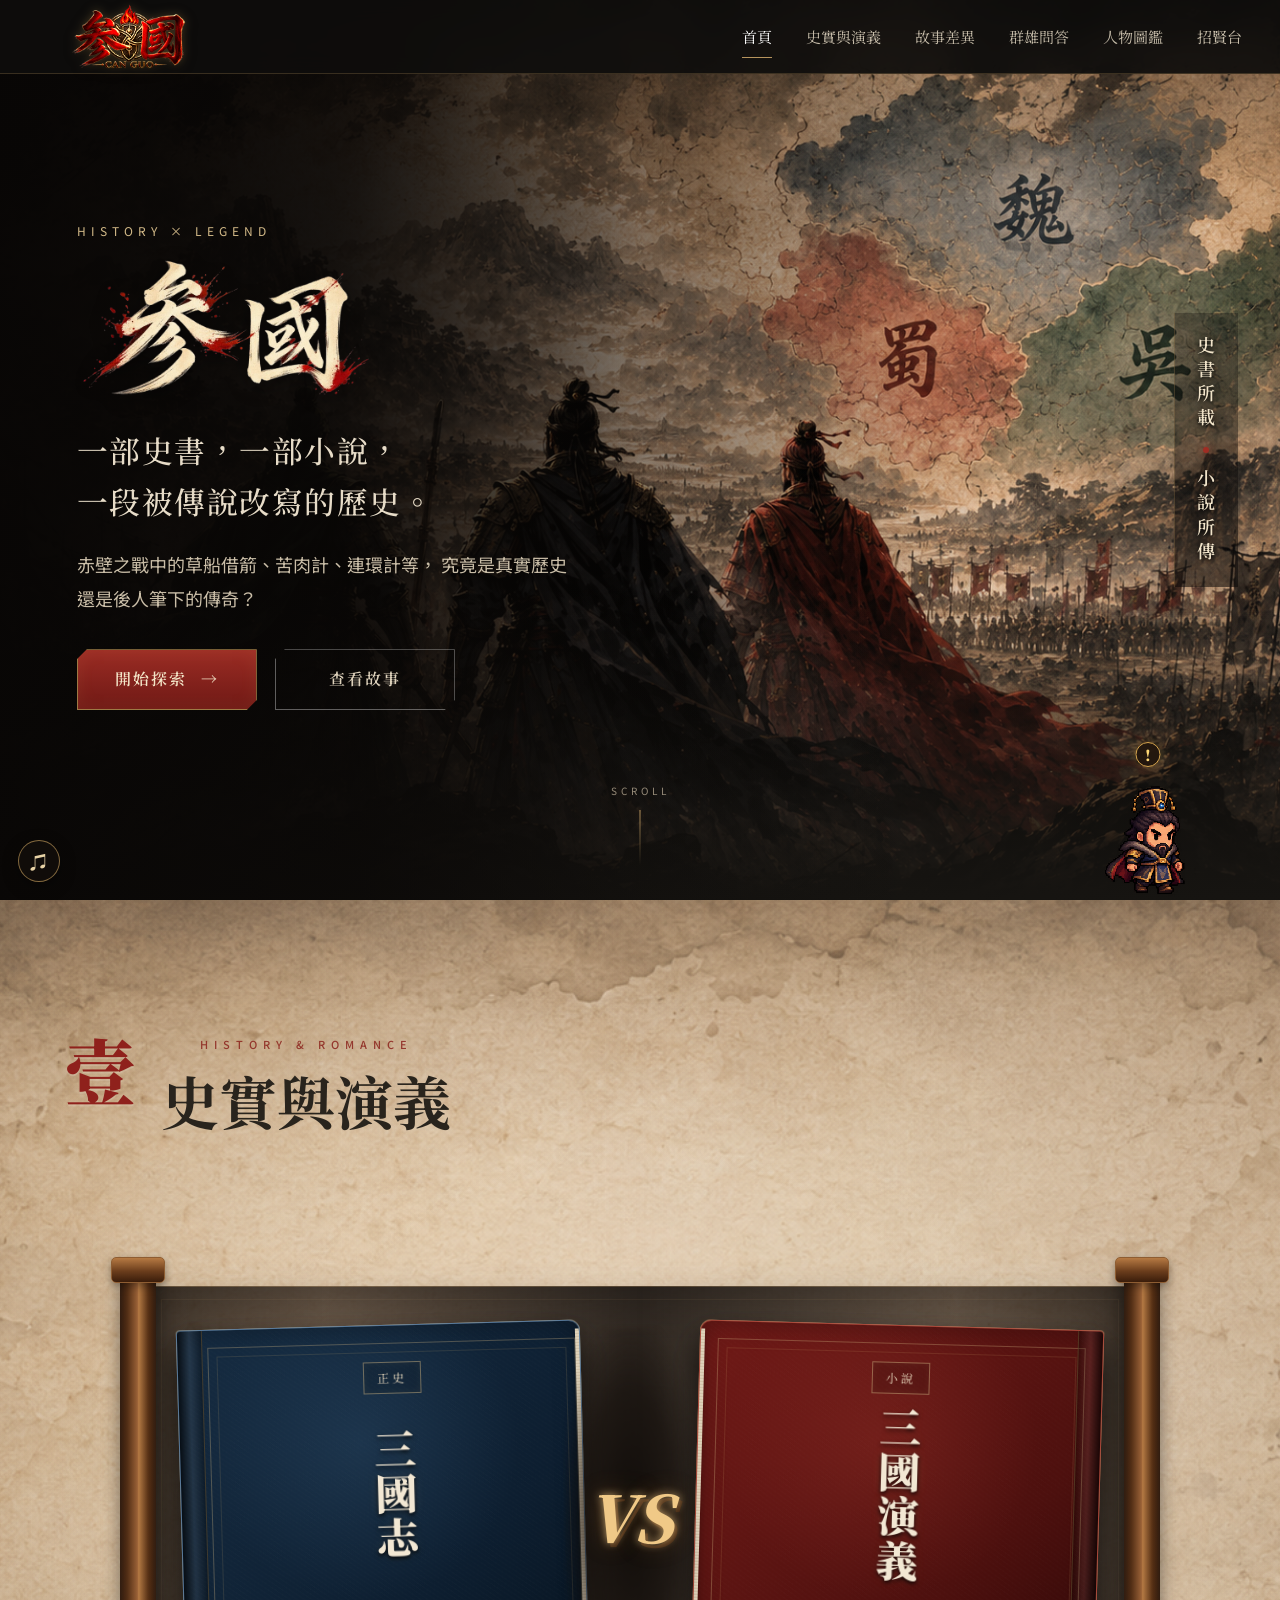
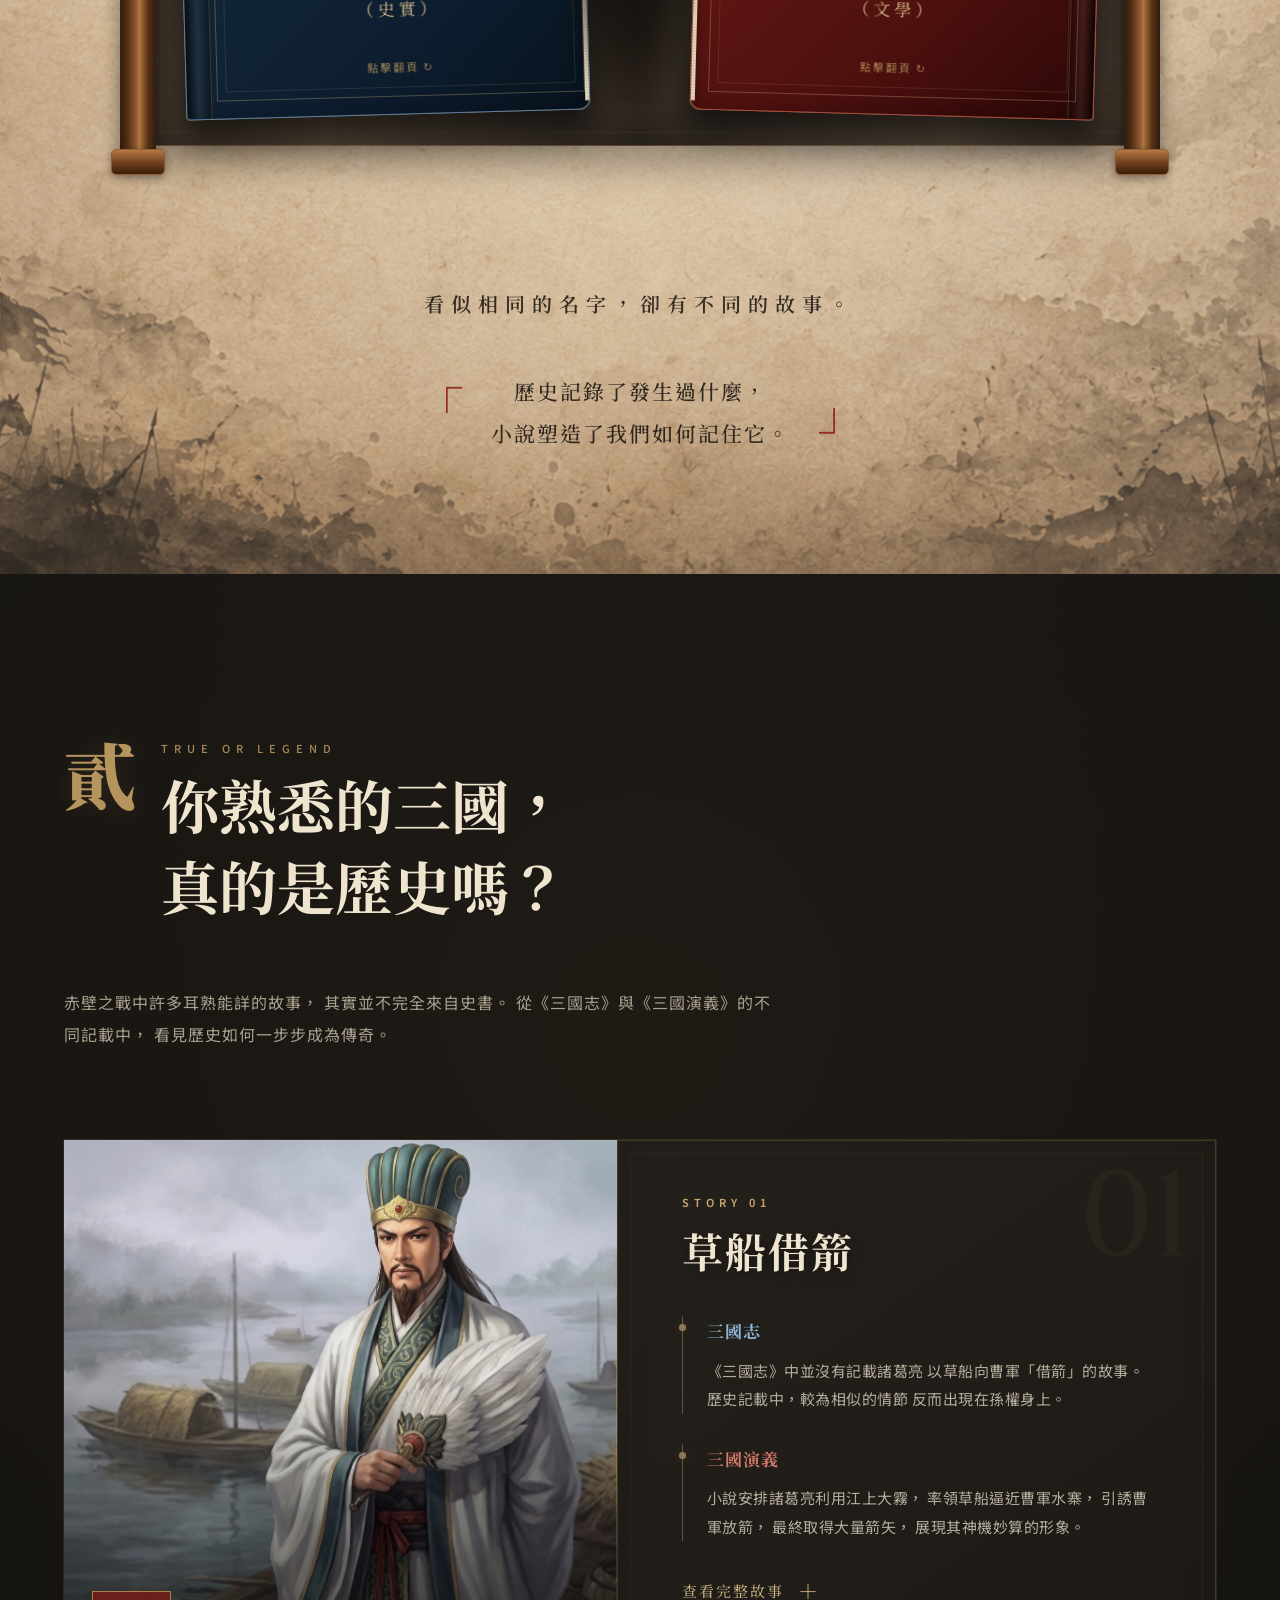
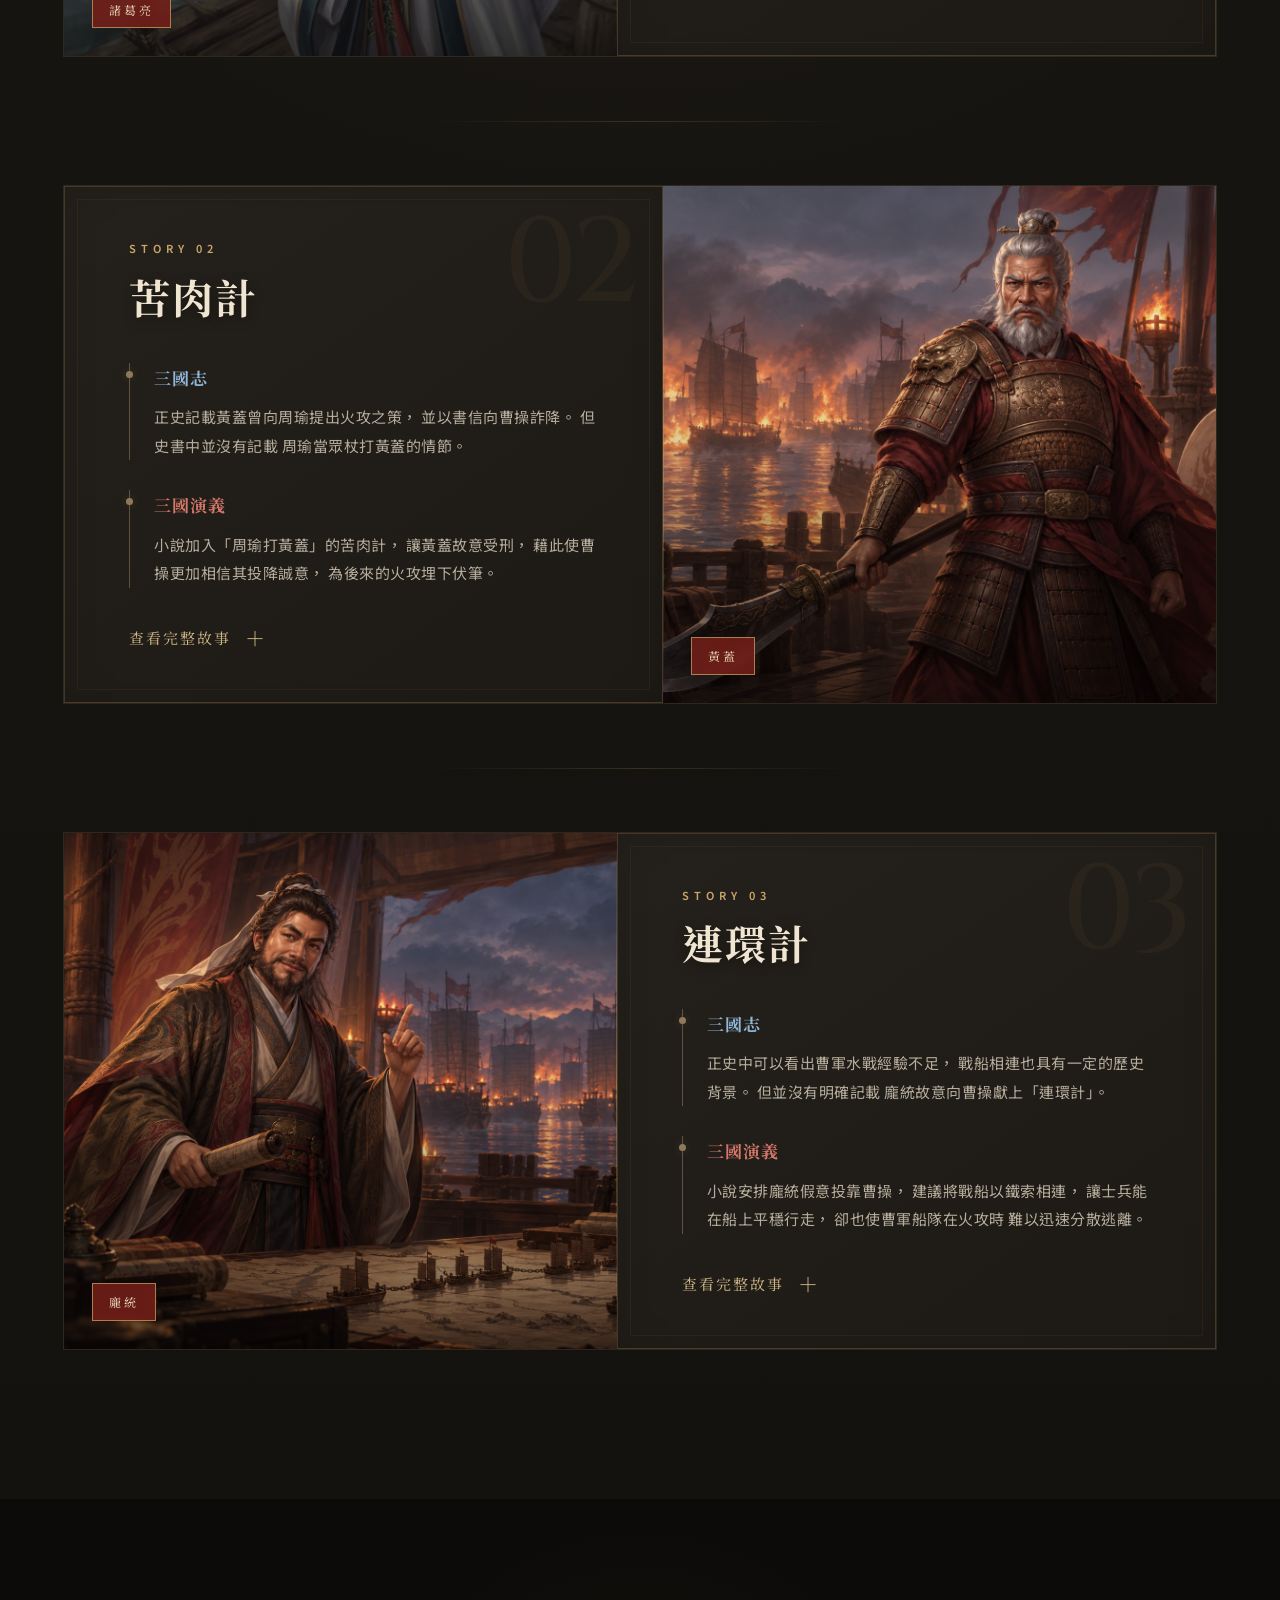
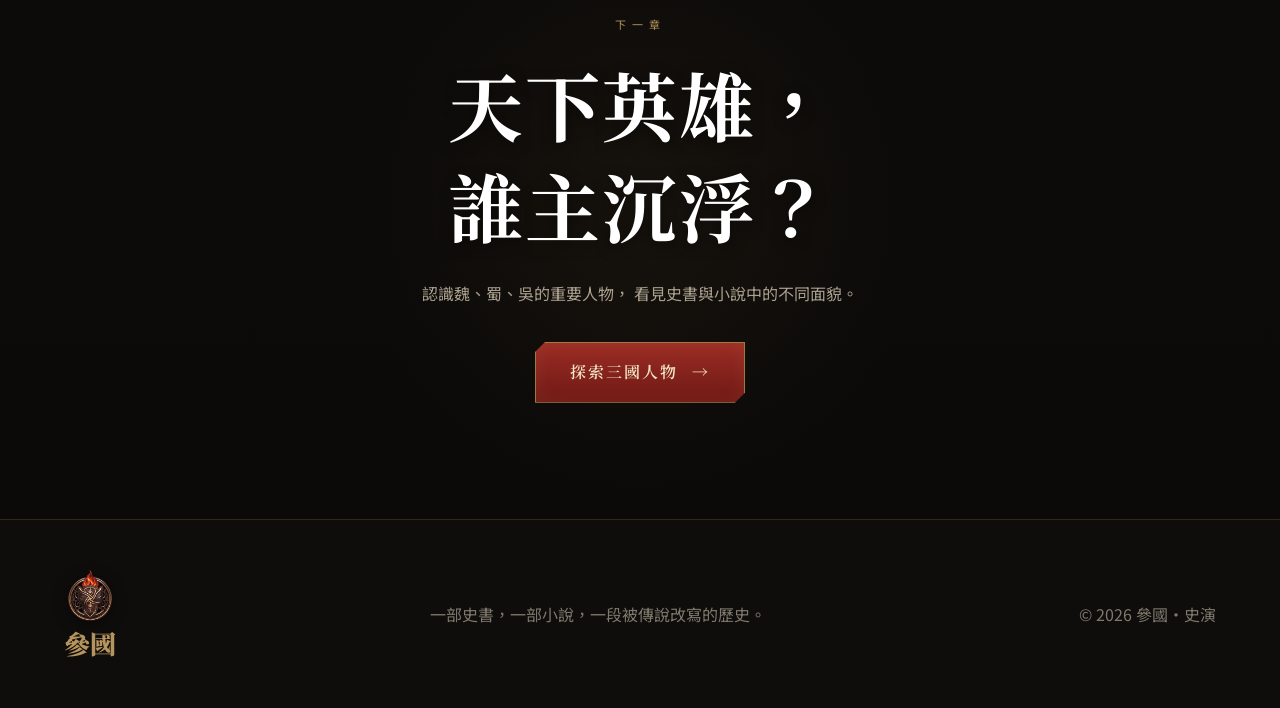
==== commit c8c78c6f: "website load" ====
--- a/index.html
+++ b/index.html
@@ -1004,6 +1004,7 @@
 
 
 <script src="js/main.js"></script>
+<script src="js/report-preload.js" defer></script>
 
 <script>
   const bookFlipSound = new Audio("audio/book-flip.mp3");
--- a/css/HomePage.css
+++ b/css/HomePage.css
@@ -3869,3 +3869,23 @@
   }
 }
 
+/* ==========================================================
+   首頁錨點切齊修正｜只影響「開始探索 / 查看故事」
+   固定 Navbar：
+   - 桌機 / 平板：74px
+   - 手機 <= 700px：62px
+
+   不修改 section 高度、padding、背景、按鈕、動畫或 JS。
+========================================================== */
+.home-page #history,
+.home-page #stories {
+  scroll-margin-top: 74px;
+}
+
+@media (max-width: 700px) {
+  .home-page #history,
+  .home-page #stories {
+    scroll-margin-top: 62px;
+  }
+}
+
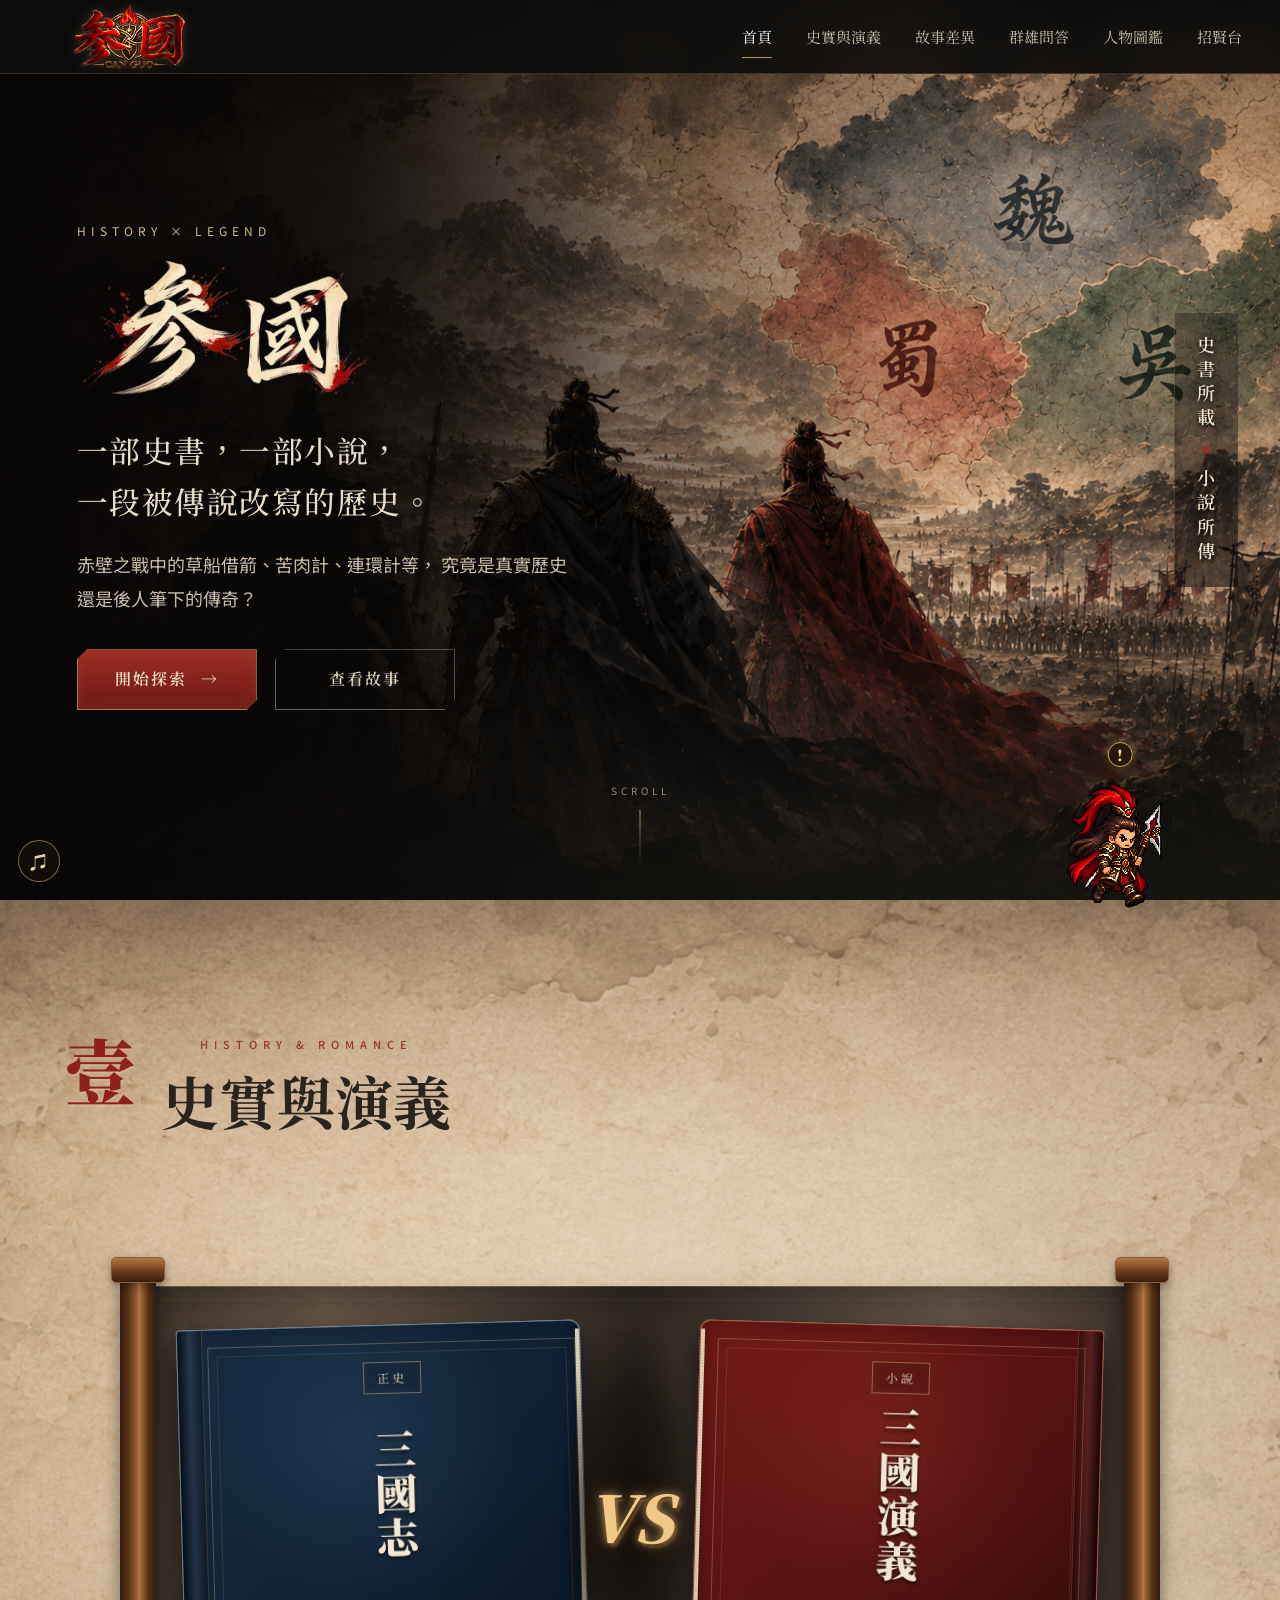
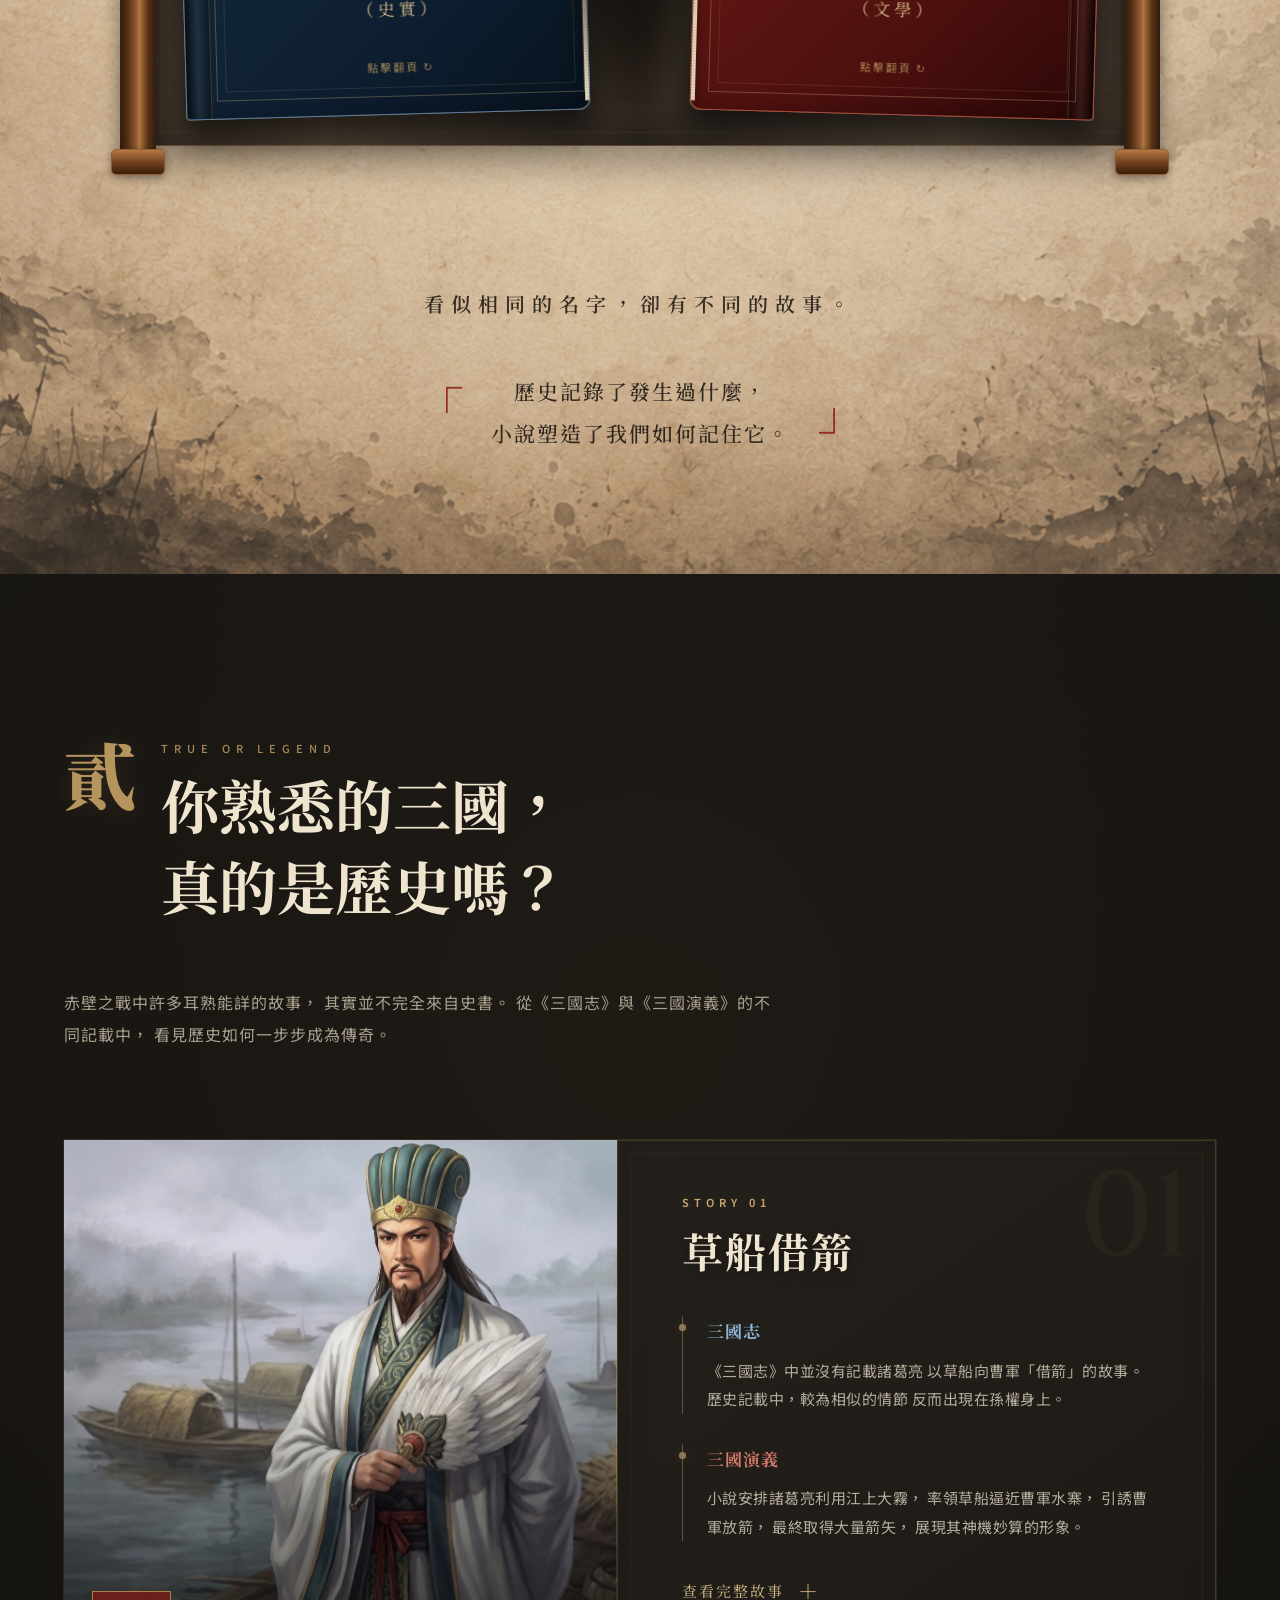
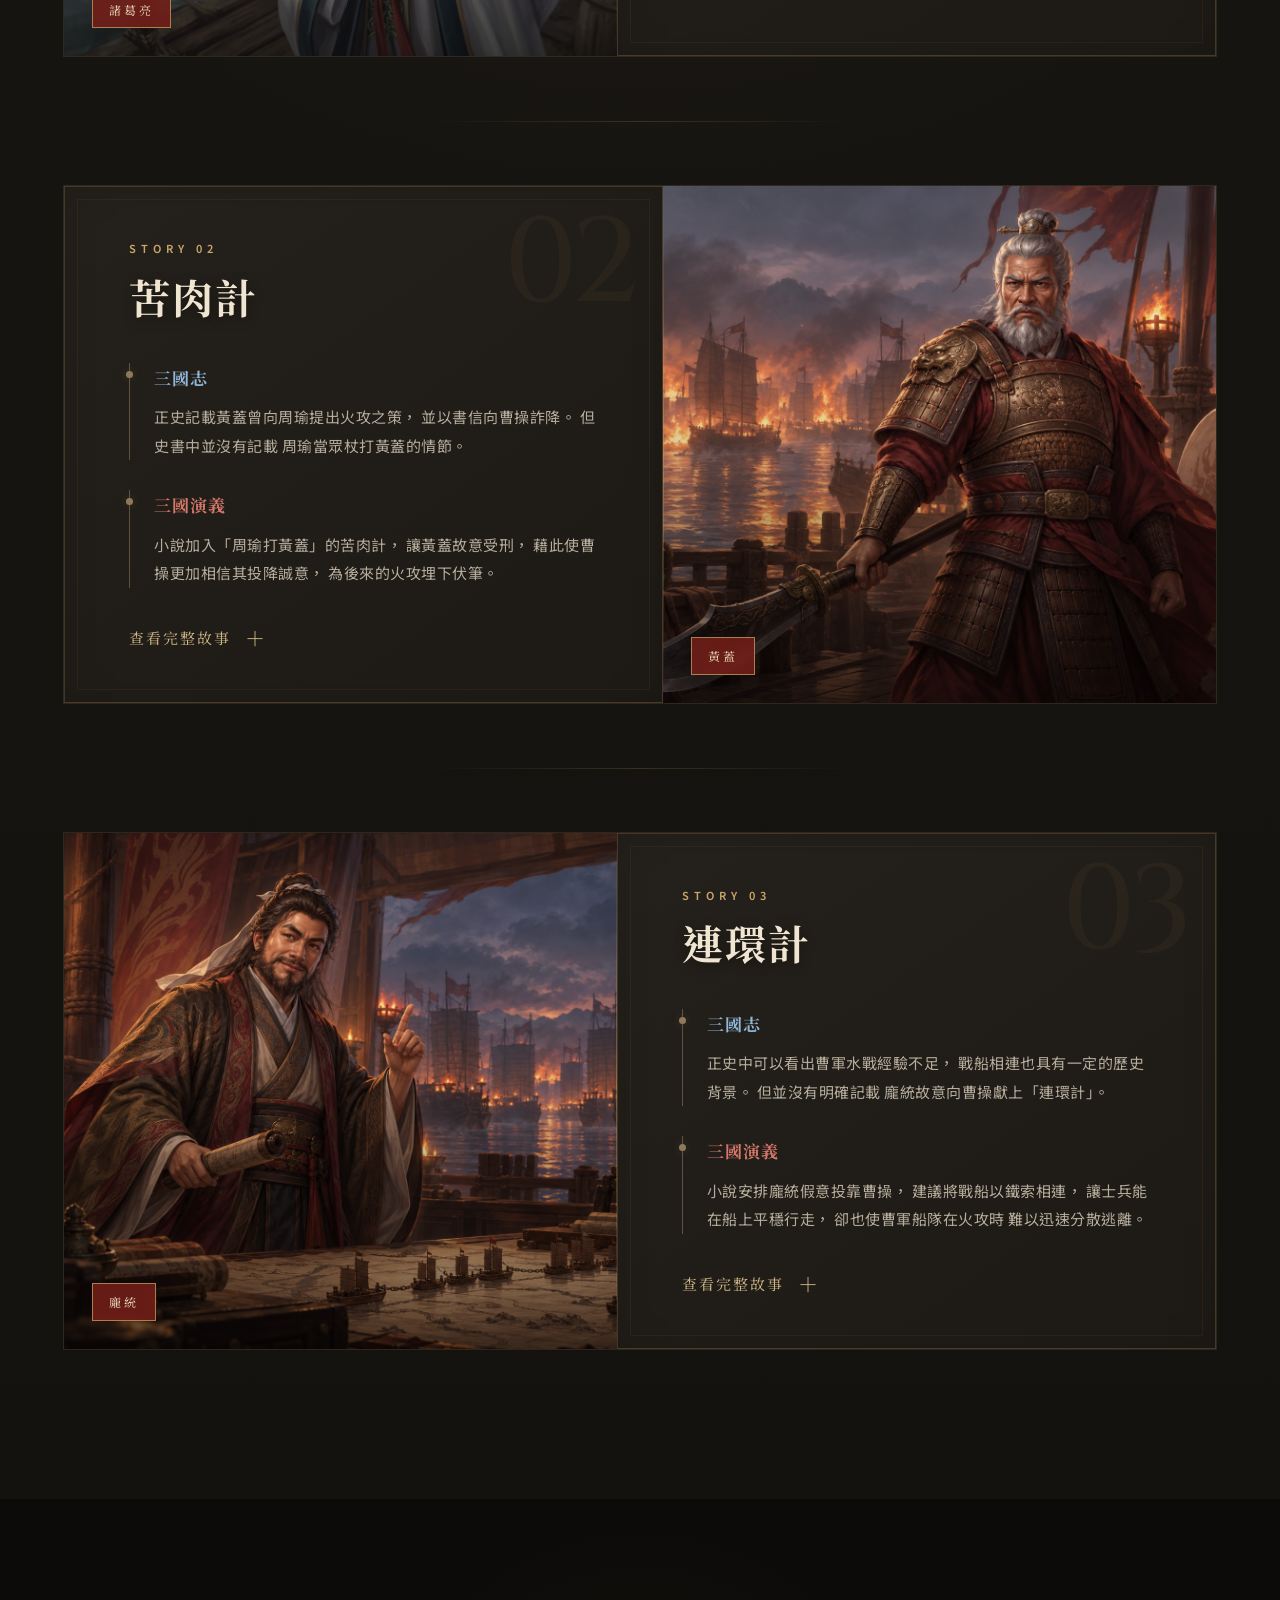
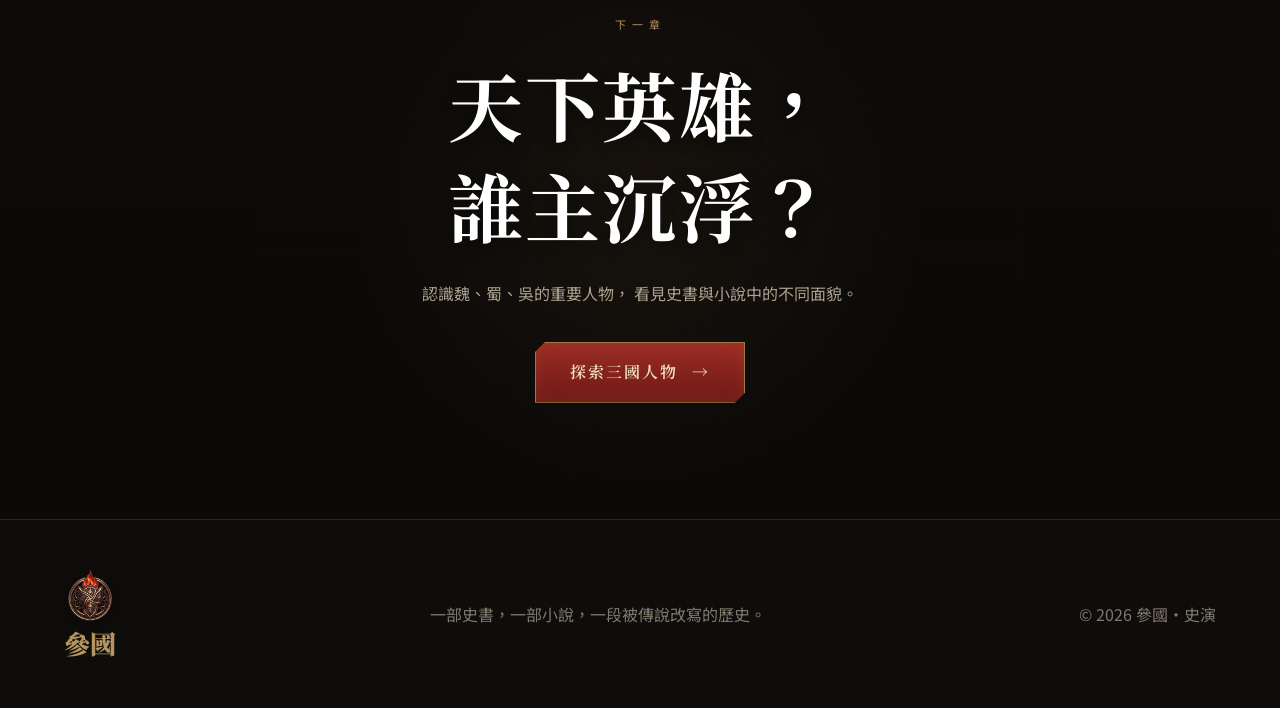
==== commit a4a53413: "website load update" ====
--- a/index.html
+++ b/index.html
@@ -31,7 +31,7 @@
     <div class="nav-container">
 
       <a href="HomePage.html" class="logo">
-        <img src="images/1212.png" alt="參國・史演 Logo" class="logo-img">
+        <img src="images/1212.webp" alt="參國・史演 Logo" class="logo-img">
       </a>
 
       <nav class="nav-menu" id="primaryNav">
@@ -899,7 +899,7 @@
     <div class="footer-container">
 
       <div class="footer-logo">
-        <img src="images/logo1.png" alt="" class="footer-mark" aria-hidden="true">
+        <img src="images/logo1.webp" alt="" class="footer-mark" aria-hidden="true">
         參國
       </div>
 
